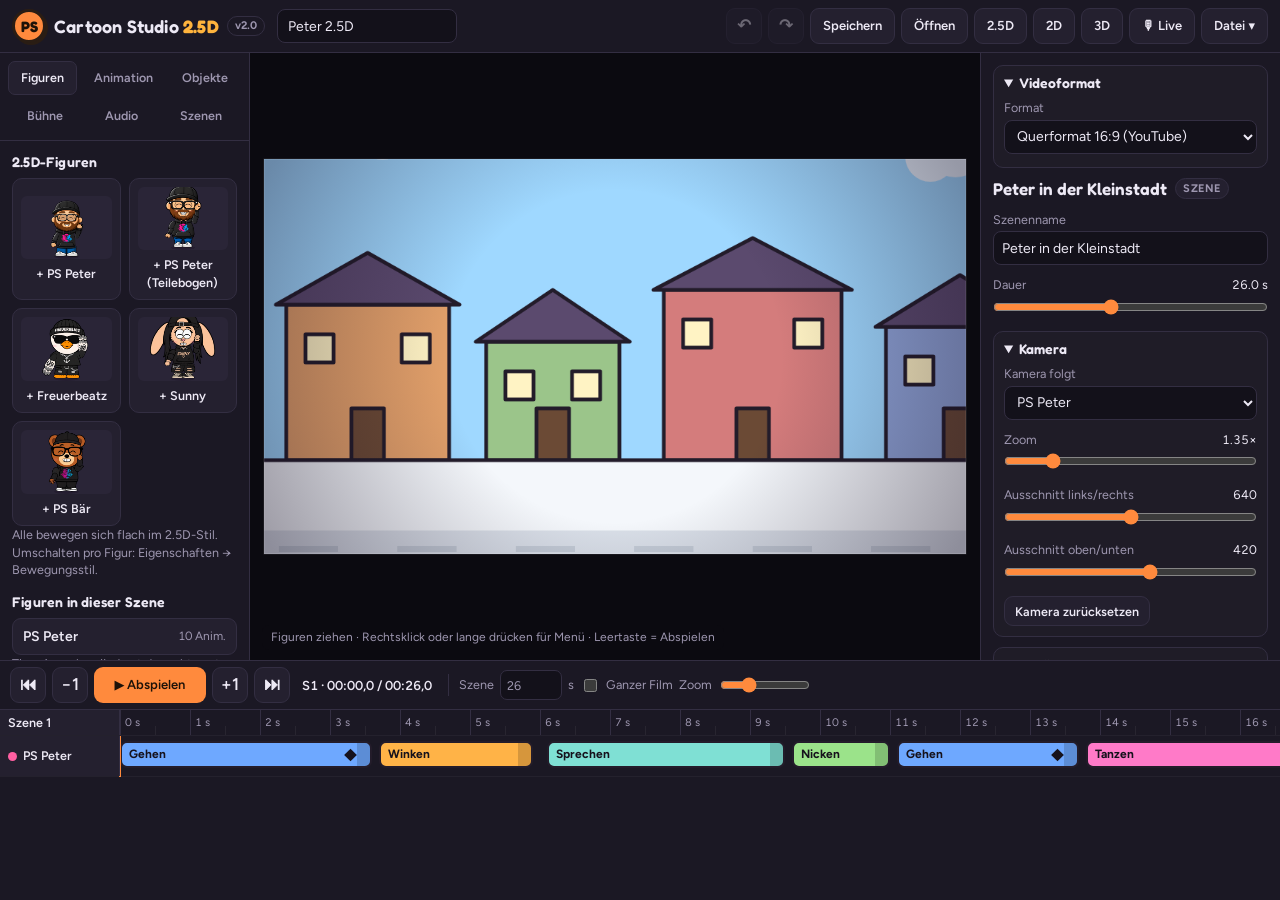
==== 25d/index.html @ cf26126f "PS Peter im Zeichentrick-Stil aus dem Originalbild Co-Authored-By: Claude Opus 5.5 <noreply@anthropi" ====
<!doctype html>
<html lang="de">
<head>
<meta charset="utf-8">
<meta name="viewport" content="width=device-width,initial-scale=1,viewport-fit=cover">
<title>PS Cartoon Studio 2.5D</title>
<link rel="preconnect" href="https://fonts.googleapis.com">
<link rel="preconnect" href="https://fonts.gstatic.com" crossorigin>
<link href="https://fonts.googleapis.com/css2?family=Fredoka:wght@500;600;700&family=Figtree:wght@400;500;600;700&display=swap" rel="stylesheet">
<style>
/* Layout: Studio-Raster – Kopfzeile, Bibliothek | Bühne | Eigenschaften, Zeitleiste unten. Ein dunkler Studio-Look. */
:root{
  --ink:#13111a; --panel:#1b1824; --panel2:#24202f; --line:#332e42; --text:#ede9f5; --mute:#9e97b0;
  --accent:#ff8a3d; --accent2:#4fd1c5; --sel:#ffd166; --danger:#ff5d6c; --stagebg:#0b0a10;
  --display:'Fredoka','Trebuchet MS',system-ui,sans-serif;
  --body:'Figtree',system-ui,-apple-system,'Segoe UI',Roboto,sans-serif;
  --lw:120px;
  color-scheme:dark;
}
*{box-sizing:border-box}
[hidden]{display:none!important}
html,body{height:100%;margin:0}
body{background:var(--ink);color:var(--text);font:14px/1.4 var(--body);overflow:hidden;-webkit-tap-highlight-color:transparent}
button,input,select{font:inherit;color:inherit}
#app{display:grid;height:100%;grid-template-columns:250px minmax(0,1fr) 300px;grid-template-rows:auto minmax(0,1fr) 240px;
  grid-template-areas:"top top top" "left stage right" "tl tl tl";
  padding-left:env(safe-area-inset-left,0px);padding-right:env(safe-area-inset-right,0px);padding-bottom:env(safe-area-inset-bottom,0px)}
header{grid-area:top;display:flex;align-items:center;gap:8px;padding:8px 12px;padding-top:max(8px,env(safe-area-inset-top,0px));
  border-bottom:1px solid var(--line);background:var(--panel);overflow-x:auto;scrollbar-width:none}
header::-webkit-scrollbar{display:none}
.brand{display:flex;align-items:center;gap:8px;flex:none;margin-right:4px}
.logo{width:34px;height:34px;border-radius:50%;background:var(--accent);color:#1d1208;display:grid;place-items:center;font:700 15px var(--display);
  border:3px solid #2a1d14;box-shadow:2px 2px 0 #2a1d14}
.bname{font:600 18px var(--display);letter-spacing:.2px;white-space:nowrap}
.ver{font-size:11px;font-weight:700;color:var(--mute);border:1px solid var(--line);border-radius:20px;padding:1px 7px;white-space:nowrap}
#projName{width:180px;min-width:120px;height:34px;background:var(--ink);border:1px solid var(--line);border-radius:8px;padding:0 10px;flex:none}
.hgroup{display:flex;gap:6px;margin-left:auto;flex:none}
.btn{display:inline-flex;align-items:center;justify-content:center;gap:6px;height:36px;padding:0 12px;border-radius:9px;border:1px solid var(--line);
  background:var(--panel2);color:var(--text);font-weight:600;font-size:13px;cursor:pointer;white-space:nowrap;flex:none}
.btn:hover{border-color:#4d4660}
.btn:focus-visible,.tab:focus-visible,.libbtn:focus-visible{outline:2px solid var(--sel);outline-offset:1px}
.btn.primary{background:var(--accent);color:#1d1208;border-color:transparent}
.btn.danger{color:var(--danger)}
.btn.ico{width:36px;padding:0;font-size:17px}
.btn:disabled{opacity:.38;cursor:default}
.btn.small{height:30px;font-size:12.5px;padding:0 10px}
.mob{display:none!important}
.panel{background:var(--panel);display:flex;flex-direction:column;min-height:0;min-width:0}
#left{grid-area:left;border-right:1px solid var(--line)}
#right{grid-area:right;border-left:1px solid var(--line)}
.sheethead{align-items:center;justify-content:space-between;padding:10px 12px;border-bottom:1px solid var(--line);font:600 16px var(--display)}
.tabs{display:flex;flex-wrap:wrap;gap:4px;padding:8px;border-bottom:1px solid var(--line)}
.tab{flex:1 0 auto;padding:7px 8px;border-radius:7px;border:1px solid transparent;background:none;color:var(--mute);font-weight:600;font-size:12.5px;cursor:pointer}
.tab.on{background:var(--panel2);color:var(--text);border-color:var(--line)}
.pbody{overflow:auto;padding:12px;flex:1;min-height:0}
.pbody h4{margin:14px 0 8px;font:600 14px var(--display);color:var(--text);letter-spacing:.2px}
.pbody h4:first-child{margin-top:0}
.hint{color:var(--mute);font-size:12.5px;margin:0 0 10px}
.grid2{display:grid;grid-template-columns:1fr 1fr;gap:8px}
.libbtn{display:flex;flex-direction:column;align-items:center;justify-content:center;gap:6px;min-height:58px;padding:8px;border-radius:10px;
  border:1px solid var(--line);background:var(--panel2);cursor:pointer;font-weight:600;font-size:12.5px;text-align:center}
.libbtn:hover:not(:disabled){border-color:var(--accent)}
.libbtn:disabled{opacity:.4;cursor:default}
.libbtn canvas{width:100%;border-radius:6px;display:block}
.libbtn .sw{width:14px;height:14px;border-radius:4px;display:inline-block;border:2px solid #231c2a}
.libbtn.on{border-color:var(--accent);box-shadow:inset 0 0 0 1px var(--accent)}
.list{display:flex;flex-direction:column;gap:6px}
.item{display:flex;align-items:center;gap:8px;padding:8px 10px;border-radius:9px;border:1px solid var(--line);background:var(--panel2);cursor:pointer;min-width:0}
.item.on{border-color:var(--accent)}
.item .nm{flex:1;min-width:0;overflow:hidden;text-overflow:ellipsis;white-space:nowrap;font-weight:600}
.item .meta{color:var(--mute);font-size:12px;font-variant-numeric:tabular-nums}
.row{display:flex;gap:6px;flex-wrap:wrap;margin:8px 0}
#stageWrap{grid-area:stage;position:relative;background:var(--stagebg);min-width:0;min-height:0}
#stage{position:absolute;inset:0;width:100%;height:100%;display:block;touch-action:none}
#stageHint{position:absolute;left:12px;bottom:10px;font-size:12px;color:var(--mute);background:rgba(11,10,16,.75);padding:4px 9px;border-radius:7px;pointer-events:none}
#timeline{grid-area:tl;background:var(--panel);border-top:1px solid var(--line);display:flex;flex-direction:column;min-height:0;min-width:0}
#transport{display:flex;align-items:center;gap:6px;padding:6px 10px;border-bottom:1px solid var(--line);overflow-x:auto;scrollbar-width:none;flex:none}
#transport::-webkit-scrollbar{display:none}
#bPlay{min-width:112px}
#tcode{font:600 13px var(--body);font-variant-numeric:tabular-nums;color:var(--text);padding:0 6px;white-space:nowrap}
.tsep{width:1px;height:22px;background:var(--line);flex:none;margin:0 4px}
.tfield{display:flex;align-items:center;gap:6px;font-size:12.5px;color:var(--mute);white-space:nowrap;flex:none}
.tfield input[type=number]{width:62px;height:30px;background:var(--ink);border:1px solid var(--line);border-radius:7px;padding:0 6px}
.tfield input[type=range]{width:90px;accent-color:var(--accent)}
#tlScroll{flex:1;overflow:auto;position:relative;min-height:0}
#tlInner{position:relative;min-width:100%}
.trow{display:flex;height:38px;border-bottom:1px solid rgba(255,255,255,.04)}
.trow.ruler{height:26px;position:sticky;top:0;z-index:5;background:var(--panel)}
.tlabel{position:sticky;left:0;z-index:4;width:var(--lw);flex:none;background:var(--panel2);border-right:1px solid var(--line);display:flex;align-items:center;gap:6px;
  padding:0 8px;font-size:12.5px;font-weight:600;white-space:nowrap;overflow:hidden;text-overflow:ellipsis;cursor:pointer}
.tlabel.on{color:var(--sel)}
.tlabel .dot{width:9px;height:9px;border-radius:50%;flex:none}
.lane{position:relative;flex:none;cursor:pointer}
.ruler .lane{cursor:ew-resize}
.tick{position:absolute;top:0;bottom:0;border-left:1px solid var(--line);font-size:11px;color:var(--mute);padding:5px 0 0 4px;font-variant-numeric:tabular-nums;pointer-events:none}
.tick.minor{top:16px;border-color:rgba(255,255,255,.06)}
.clip{position:absolute;top:5px;bottom:5px;border-radius:7px;border:2px solid #231c2a;color:#16121c;font-size:12px;font-weight:700;display:flex;align-items:center;
  padding:0 16px 0 7px;white-space:nowrap;overflow:hidden;cursor:grab;touch-action:none;user-select:none;-webkit-user-select:none}
.clip.sel{box-shadow:0 0 0 2px var(--sel)}
.clip .rz{position:absolute;right:0;top:0;bottom:0;width:13px;cursor:ew-resize;background:rgba(0,0,0,.16)}
.clip .kf{position:absolute;right:15px;top:50%;width:9px;height:9px;background:#16121c;transform:translateY(-50%) rotate(45deg)}
.clip.audio{background:#2a5d63;color:var(--text);padding-left:6px}
.clip.audio canvas{position:absolute;left:0;top:0;width:100%;height:100%;pointer-events:none;opacity:.85}
.clip.audio span{position:relative;text-shadow:0 1px 2px #000}
#playhead{position:absolute;top:0;bottom:0;width:2px;margin-left:-1px;background:var(--accent);z-index:3;pointer-events:none}
#playhead::before{content:"";position:absolute;top:0;left:-6px;border:7px solid transparent;border-top:9px solid var(--accent)}
.endzone{position:absolute;top:0;bottom:0;right:0;z-index:2;pointer-events:none;background:repeating-linear-gradient(45deg,rgba(0,0,0,.28) 0 6px,rgba(0,0,0,.4) 6px 12px)}
.tlempty{padding:14px;color:var(--mute);font-size:13px}
.ctl{display:block;margin-bottom:11px}
.ctl-top{display:flex;justify-content:space-between;gap:8px;font-size:12.5px;color:var(--mute);margin-bottom:3px}
.ctl-top .val{color:var(--text);font-variant-numeric:tabular-nums}
.ctl input[type=range]{width:100%;accent-color:var(--accent);margin:2px 0}
.ctl select,.ctl input[type=text],.ctl input[type=number]{width:100%;height:34px;background:var(--ink);border:1px solid var(--line);border-radius:8px;padding:0 8px}
.ctl.inline{display:flex;align-items:center;justify-content:space-between;gap:10px}
.ctl.inline .ctl-top{margin:0}
.ctl input[type=color]{width:46px;height:30px;border:1px solid var(--line);border-radius:7px;background:var(--ink);padding:2px;cursor:pointer}
.ctl input[type=checkbox]{width:20px;height:20px;accent-color:var(--accent)}
details.grp{border:1px solid var(--line);border-radius:10px;padding:8px 10px 2px;margin-bottom:10px;background:rgba(255,255,255,.015)}
details.grp summary{font:600 14px var(--display);cursor:pointer;margin-bottom:8px;list-style-position:inside}
.ptitle{display:flex;align-items:center;gap:8px;margin-bottom:12px}
.ptitle b{font:600 17px var(--display)}
.chip{font-size:11px;font-weight:700;letter-spacing:.5px;text-transform:uppercase;padding:2px 7px;border-radius:20px;background:var(--panel2);border:1px solid var(--line);color:var(--mute)}
.menu{max-height:calc(100% - 16px);overflow-y:auto;position:fixed;z-index:60;background:var(--panel2);border:1px solid var(--line);border-radius:11px;padding:5px;min-width:200px;box-shadow:0 14px 40px rgba(0,0,0,.55)}
.menu button{display:block;width:100%;text-align:left;padding:9px 12px;background:none;border:0;border-radius:7px;font-weight:500;cursor:pointer}
.menu button:hover,.menu button:focus-visible{background:rgba(255,255,255,.07);outline:none}
.menu button.danger{color:var(--danger)}
.menu hr{border:0;border-top:1px solid var(--line);margin:4px 2px}
#modalWrap{position:fixed;inset:0;background:rgba(5,4,10,.62);display:grid;place-items:center;z-index:70;padding:16px}
.modal{background:var(--panel);border:1px solid var(--line);border-radius:14px;width:min(470px,100%);max-height:82vh;overflow:auto;padding:18px}
.modal h3{margin:0 0 10px;font:600 19px var(--display)}
.modal p{color:var(--mute);margin:0 0 12px}
#mBtns{display:flex;justify-content:flex-end;gap:8px;margin-top:14px;flex-wrap:wrap}
.bar{height:8px;background:var(--ink);border-radius:5px;overflow:hidden;margin-top:6px}
.bar i{display:block;height:100%;width:0;background:var(--accent)}
#toasts{position:fixed;left:50%;bottom:calc(20px + env(safe-area-inset-bottom,0px));transform:translateX(-50%);z-index:80;display:flex;flex-direction:column;gap:6px;align-items:center;pointer-events:none;width:max-content;max-width:calc(100% - 32px)}
.toast{background:#2c2739;border:1px solid var(--line);padding:9px 14px;border-radius:10px;box-shadow:0 8px 24px rgba(0,0,0,.45);font-weight:500;transition:opacity .3s}
@media (min-width:821px) and (max-width:1120px){#app{grid-template-columns:215px minmax(0,1fr) 255px}}
.mobonly{display:none!important}
/* Handy (hochkant) und Handy quer: Bühne füllt den Bildschirm, alles andere klappt auf */
@media (max-width:820px), (max-height:520px) and (orientation:landscape){
  :root{--lw:84px;--barH:60px}
  #app{grid-template-columns:minmax(0,1fr);grid-template-rows:minmax(0,1fr) auto auto auto;grid-template-areas:"stage" "tl" "scrub" "bar";padding-top:env(safe-area-inset-top,0px)}
  header{display:none}
  #timeline{display:none;height:40vh}
  #app.tl-open #timeline{display:flex}
  #app.tl-open #mobScrub{display:none!important}
  #transport .tfield.hideMob{display:none}
  #left,#right{position:fixed;left:0;right:0;bottom:calc(var(--barH) + env(safe-area-inset-bottom,0px));height:62vh;z-index:40;border:0;border-top:1px solid var(--line);border-radius:16px 16px 0 0;
    transform:translateY(110%);transition:transform .25s ease;box-shadow:0 -12px 40px rgba(0,0,0,.55)}
  #left.open,#right.open{transform:none}
  .mob{display:inline-flex!important}
  .sheethead.mob{display:flex!important}
  #stageHint{display:none}
  #mobScrub{display:flex!important;grid-area:scrub;align-items:center;gap:10px;padding:6px max(14px,env(safe-area-inset-right,0px)) 6px max(14px,env(safe-area-inset-left,0px));background:var(--panel);border-top:1px solid var(--line)}
  #mobScrub input{flex:1;min-width:0;accent-color:var(--accent);height:28px}
  #mTime{font-weight:600;font-size:12.5px;font-variant-numeric:tabular-nums;white-space:nowrap;color:var(--mute)}
  #mobBar{display:grid!important;grid-area:bar;grid-template-columns:repeat(6,minmax(0,1fr));height:var(--barH);background:var(--panel);border-top:1px solid var(--line);
    padding-left:env(safe-area-inset-left,0px);padding-right:env(safe-area-inset-right,0px)}
  .mbtn{display:flex;flex-direction:column;align-items:center;justify-content:center;gap:3px;background:none;border:0;color:var(--mute);font-size:11px;font-weight:600;cursor:pointer;min-width:0;padding:0 2px}
  .mbtn svg{width:23px;height:23px;flex:none}
  .mbtn .lbl{max-width:100%;overflow:hidden;text-overflow:ellipsis;white-space:nowrap}
  .mbtn.on{color:var(--accent)}
  .mbtn.has .lbl{color:var(--sel)}
  .mbtn:focus-visible{outline:2px solid var(--sel);outline-offset:-3px;border-radius:10px}
  .mbtn .pc{width:50px;height:50px;border-radius:50%;background:var(--accent);color:#1d1208;display:grid;place-items:center;font-size:19px;margin-top:-18px;border:4px solid var(--panel);box-shadow:0 4px 14px rgba(0,0,0,.4)}
  #app.immersive{grid-template-rows:minmax(0,1fr);grid-template-areas:"stage";padding-top:0}
  #app.immersive #timeline,#app.immersive #mobScrub,#app.immersive #mobBar,#app.immersive #left,#app.immersive #right{display:none!important}
  #app.immersive #immCtl{display:flex!important}
  #immCtl{position:fixed;z-index:30;right:calc(14px + env(safe-area-inset-right,0px));bottom:calc(14px + env(safe-area-inset-bottom,0px));gap:10px}
  #immCtl button{width:48px;height:48px;border-radius:50%;background:rgba(19,17,26,.62);border:1px solid rgba(255,255,255,.18);color:#fff;font-size:17px;cursor:pointer}
}
@media (max-height:520px) and (orientation:landscape){
  :root{--barH:50px}
  .mbtn{flex-direction:row;gap:6px;font-size:12px}
  .mbtn .pc{width:40px;height:40px;margin-top:0;border:0;font-size:16px}
  #timeline{height:44vh}
  #left,#right{top:calc(8px + env(safe-area-inset-top,0px));height:auto;width:min(380px,62vw);left:auto;right:0;border-top:0;border-left:1px solid var(--line);
    border-radius:16px 0 0 16px;transform:translateX(110%);padding-right:env(safe-area-inset-right,0px)}
  #left{left:0;right:auto;border-left:0;border-right:1px solid var(--line);border-radius:0 16px 16px 0;transform:translateX(-110%);padding-left:env(safe-area-inset-left,0px);padding-right:0}
  #left.open,#right.open{transform:none}
}
@media (prefers-reduced-motion:reduce){*{transition:none!important}}
</style>
</head>
<body>
<div id="app">
  <header>
    <div class="brand"><span class="logo">PS</span><span class="bname">Cartoon Studio <b style="color:#ffb43d">2.5D</b></span><span class="ver" id="appVer" title="Version des Studios"></span></div>
    <input id="projName" type="text" aria-label="Projektname" title="Projektname">
    <div class="hgroup">
      <button class="btn ico" id="bUndo" title="Rückgängig (Strg+Z)" aria-label="Rückgängig">↶</button>
      <button class="btn ico" id="bRedo" title="Wiederholen (Strg+Y)" aria-label="Wiederholen">↷</button>
      <button class="btn" id="bSave" title="Projekt im Browser speichern">Speichern</button>
      <button class="btn" id="bOpen" title="Gespeicherte Projekte öffnen">Öffnen</button>
      <a class="btn" href="25d/" title="Neues 2.5D-Studio" style="text-decoration:none">2.5D</a>
      <a class="btn" href="../" title="Klassisches 2D-Studio" style="text-decoration:none">2D</a>
      <a class="btn" href="../3d/" title="3D-Studio (Beta)" style="text-decoration:none">3D</a>
      <button class="btn" id="bLive" title="Live-Avatar mit Mikrofon">🎙 Live</button>
      <button class="btn" id="bExport" title="Export, Import, Video">Datei ▾</button>
      <button class="btn mob" id="bLib">Bibliothek</button>
      <button class="btn mob" id="bProps">Eigenschaften</button>
    </div>
  </header>

  <aside id="left" class="panel" aria-label="Bibliothek">
    <div class="sheethead mob"><span>Bibliothek</span><button class="btn ico" data-close="left" aria-label="Schließen">✕</button></div>
    <nav class="tabs" id="tabs"></nav>
    <div class="pbody" id="leftBody"></div>
  </aside>

  <main id="stageWrap">
    <canvas id="stage" aria-label="Animationsbühne"></canvas>
    <div id="stageHint">Figuren ziehen · Rechtsklick oder lange drücken für Menü · Leertaste = Abspielen</div>
  </main>

  <aside id="right" class="panel" aria-label="Eigenschaften">
    <div class="sheethead mob"><span>Eigenschaften</span><button class="btn ico" data-close="right" aria-label="Schließen">✕</button></div>
    <div class="pbody" id="props"></div>
  </aside>

  <section id="timeline" aria-label="Zeitleiste">
    <div id="transport">
      <button class="btn ico" id="tStart" title="Zum Anfang" aria-label="Zum Anfang">⏮</button>
      <button class="btn ico" id="tBack" title="1 Sekunde zurück" aria-label="1 Sekunde zurück">−1</button>
      <button class="btn primary" id="bPlay" title="Abspielen / Pause (Leertaste)">▶ Abspielen</button>
      <button class="btn ico" id="tFwd" title="1 Sekunde vor" aria-label="1 Sekunde vor">+1</button>
      <button class="btn ico" id="tEnd" title="Zum Ende" aria-label="Zum Ende">⏭</button>
      <span id="tcode">00:00,0</span>
      <span class="tsep"></span>
      <label class="tfield" title="Länge der aktuellen Szene in Sekunden">Szene <input type="number" id="tDur" min="1" max="3600" step="0.5"> s</label>
      <label class="tfield" title="Beim Abspielen alle Szenen nacheinander zeigen"><input type="checkbox" id="tFilm"> Ganzer Film</label>
      <label class="tfield hideMob" title="Zeitleiste vergrößern">Zoom <input type="range" id="tZoom" min="20" max="200" step="5"></label>
    </div>
    <div id="tlScroll"><div id="tlInner"></div></div>
  </section>
  <div id="mobScrub" class="mobonly"><span id="mTime">00:00,0</span><input type="range" id="mSeek" min="0" max="10" step="0.05" value="0" aria-label="Zeitpunkt"></div>
  <nav id="mobBar" class="mobonly" aria-label="Werkzeuge">
    <button class="mbtn" id="mbLib"><svg viewBox="0 0 24 24" fill="none" stroke="currentColor" stroke-width="2" stroke-linecap="round" stroke-linejoin="round" aria-hidden="true"><circle cx="12" cy="7" r="3.5"/><path d="M5 21v-2a7 7 0 0 1 14 0v2"/></svg><span class="lbl">Figuren</span></button>
    <button class="mbtn" id="mbProps"><svg viewBox="0 0 24 24" fill="none" stroke="currentColor" stroke-width="2" stroke-linecap="round" stroke-linejoin="round" aria-hidden="true"><path d="M4 6h10M18 6h2M4 12h4M12 12h8M4 18h12"/><circle cx="16" cy="6" r="2"/><circle cx="10" cy="12" r="2"/><circle cx="18" cy="18" r="2"/></svg><span class="lbl">Bearbeiten</span></button>
    <button class="mbtn" id="mbPlay" aria-label="Abspielen"><span class="pc">▶</span></button>
    <button class="mbtn" id="mbLive"><svg viewBox="0 0 24 24" fill="none" stroke="currentColor" stroke-width="2" stroke-linecap="round" stroke-linejoin="round" aria-hidden="true"><rect x="9" y="3" width="6" height="11" rx="3"/><path d="M5 11a7 7 0 0 0 14 0M12 18v3"/></svg><span class="lbl">Live</span></button>
    <button class="mbtn" id="mbTl"><svg viewBox="0 0 24 24" fill="none" stroke="currentColor" stroke-width="2" stroke-linecap="round" stroke-linejoin="round" aria-hidden="true"><rect x="3" y="5" width="18" height="14" rx="2"/><path d="M3 10h18M8 10v9M14 14h4"/></svg><span class="lbl">Zeitleiste</span></button>
    <button class="mbtn" id="mbMore"><svg viewBox="0 0 24 24" fill="none" stroke="currentColor" stroke-width="2" stroke-linecap="round" stroke-linejoin="round" aria-hidden="true"><circle cx="5" cy="12" r="1.3"/><circle cx="12" cy="12" r="1.3"/><circle cx="19" cy="12" r="1.3"/></svg><span class="lbl">Menü</span></button>
  </nav>
  <div id="immCtl" class="mobonly"><button id="immPlay" aria-label="Abspielen">▶</button><button id="immExit" aria-label="Vollbild beenden">✕</button></div>
</div>

<div id="menu" class="menu" hidden></div>
<div id="modalWrap" hidden><div class="modal" role="dialog" aria-modal="true"><h3 id="mTitle"></h3><div id="mBody"></div><div id="mBtns"></div></div></div>
<div id="toasts"></div>
<input type="file" id="fAudio" accept="audio/*,.mp3,.wav" hidden>
<input type="file" id="fImage" accept="image/*" hidden>
<input type="file" id="fJson" accept=".json,application/json" hidden>

<script>
'use strict';
const APP_VERSION = '2.0';
const STUDIO25 = true; // 2.5D-Ausgabe: nur flache Figuren, eigener Speicher
var LIVE = null; // Live-Avatar-Zustand (siehe unten)
/* =====================================================================
   PS Cartoon Studio 1.0
   Aufbau:
   1. Grundlagen & Hilfsfunktionen
   2. Rig, Posen & Animationen (Keyframes + Catmull-Rom-Interpolation)
   3. Zeichnen: Figuren, Gegenstände, Hintergründe
   4. Projektmodell, Beispielprojekt, Rückgängig
   5. Audio (Import, Analyse, Wiedergabe, Mundbewegung)
   6. Bühne (Rendering, Ziehen, Kontextmenü)
   7. Zeitleiste
   8. Panels (Bibliothek, Eigenschaften)
   9. Speichern (IndexedDB), Export (JSON, PNG, Video)
   ===================================================================== */

// ---------- 1. Grundlagen ----------
const W = 1280, H = 720, TAU = Math.PI * 2, DEG = Math.PI / 180, OUT = '#231c2a', ENV_RATE = 60;
const $ = s => document.querySelector(s);
const uid = () => Math.random().toString(36).slice(2, 9);
const clamp = (v, a, b) => Math.max(a, Math.min(b, v));
const lerp = (a, b, u) => a + (b - a) * u;
const smooth = u => u * u * (3 - 2 * u);
const deep = o => JSON.parse(JSON.stringify(o));
const snap = v => Math.round(v * 20) / 20;
const MOBILE_MQ = window.matchMedia('(max-width:820px), (max-height:520px) and (orientation:landscape)');
const isMobile = () => MOBILE_MQ.matches;
function el(tag, cls, text) { const e = document.createElement(tag); if (cls) e.className = cls; if (text != null) e.textContent = text; return e; }
function hashId(id) { let h = 0; for (const ch of String(id)) h = (h * 31 + ch.charCodeAt(0)) % 9973; return h; }
function shade(hex, a) {
  const n = parseInt((hex || '#888888').slice(1), 16); const r = n >> 16, g = n >> 8 & 255, b = n & 255;
  const f = v => clamp(Math.round(a < 0 ? v * (1 + a) : v + (255 - v) * a), 0, 255).toString(16).padStart(2, '0');
  return '#' + f(r) + f(g) + f(b);
}
function rng(seed) { return () => { seed |= 0; seed = seed + 0x6D2B79F5 | 0; let t = Math.imul(seed ^ seed >>> 15, 1 | seed); t = t + Math.imul(t ^ t >>> 7, 61 | t) ^ t; return ((t ^ t >>> 14) >>> 0) / 4294967296; }; }
function fmtT(t) { t = Math.max(0, t); const m = Math.floor(t / 60); const s = (t - m * 60).toFixed(1); return String(m).padStart(2, '0') + ':' + s.padStart(4, '0').replace('.', ','); }
function rr(c, x, y, w, h, r) { r = Math.min(r, Math.abs(w) / 2, Math.abs(h) / 2); c.beginPath(); c.moveTo(x + r, y); c.arcTo(x + w, y, x + w, y + h, r); c.arcTo(x + w, y + h, x, y + h, r); c.arcTo(x, y + h, x, y, r); c.arcTo(x, y, x + w, y, r); c.closePath(); }
function fs(c, fill) { c.fillStyle = fill; c.fill(); c.stroke(); }
function limb(c, len, w1, w2, fill) {
  c.beginPath(); c.moveTo(-w1 / 2, 0); c.lineTo(-w2 / 2, len); c.arc(0, len, w2 / 2, Math.PI, 0, true);
  c.lineTo(w1 / 2, 0); c.arc(0, 0, w1 / 2, 0, Math.PI, true); c.closePath(); fs(c, fill);
}

// ---------- 2. Rig, Posen & Animationen ----------
// Winkel in Grad. Arme/Beine: 0 = hängt gerade nach unten, positiv = nach vorne (Blickrichtung).
// Ellbogen: positiv = Unterarm knickt nach vorne. Knie: positiv = Unterschenkel knickt nach hinten.
// Fuß: absoluter Winkel, positiv = Zehen hoch. Kopf/Oberkörper: positiv = nach vorne geneigt.
const NEUTRAL = { torso: 0, head: 0, look: 0, armF: 6, elbowF: 12, handF: 0, armB: -6, elbowB: 12, handB: 0,
  legF: 4, kneeF: 2, footF: 0, legB: -4, kneeB: 2, footB: 0, hipDrop: 0, bob: 0, jump: 0, shiftX: 0,
  mouth: 0, mw: 1, gaze: 0.6, smile: 0.3, brow: 0, sad: 0, eyes: 1, tears: 0, pointF: 0, blush: 0 };

// Keyframe-Abtastung mit Catmull-Rom (flüssige Bewegung ohne Ruckeln an den Schlüsselbildern)
function sampleKeys(keys, t, loop) {
  const n = keys.length; if (n === 1) return keys[0][1];
  if (loop) t = ((t % 1) + 1) % 1;
  else { if (t <= keys[0][0]) return keys[0][1]; if (t >= keys[n - 1][0]) return keys[n - 1][1]; }
  let i = 0; while (i < n - 2 && t > keys[i + 1][0]) i++;
  const k1 = keys[i], k2 = keys[i + 1], span = k2[0] - k1[0];
  const u = span > 0 ? clamp((t - k1[0]) / span, 0, 1) : 0;
  let p0, p3;
  if (loop) { p0 = i > 0 ? keys[i - 1][1] : keys[n - 2][1]; p3 = i + 2 < n ? keys[i + 2][1] : keys[1][1]; }
  else { p0 = i > 0 ? keys[i - 1][1] : k1[1]; p3 = i + 2 < n ? keys[i + 2][1] : k2[1]; }
  const p1 = k1[1], p2 = k2[1], u2 = u * u, u3 = u2 * u;
  return 0.5 * (2 * p1 + (-p0 + p2) * u + (2 * p0 - 5 * p1 + 4 * p2 - p3) * u2 + (-p0 + 3 * p1 - 3 * p2 + p3) * u3);
}
const C = v => [[0, v], [1, v]]; // konstanter Wert (für Schleifen)
const DANCES = new Set(['tanzen', 'disco', 'huepfen', 'jubeln', 'klatschen']);

const ANIMS = {
  gehen:   { label: 'Gehen', color: '#6ea8ff', dur: 3, move: true, stride: 200, run: false },
  laufen:  { label: 'Laufen', color: '#4f86ff', dur: 1.6, move: true, stride: 330, run: true },
  winken:  { label: 'Winken', color: '#ffb347', dur: 2, loop: true, len: 0.55, keys: {
    armF: C(165), elbowF: [[0, 12], [0.5, 58], [1, 12]], handF: [[0, -10], [0.5, 18], [1, -10]], head: C(-6), smile: C(0.9), brow: C(0.4) } },
  zeigen:  { label: 'Zeigen', color: '#ffd166', dur: 1.6, keys: {
    armF: [[0, 88]], elbowF: [[0, 3]], handF: [[0, 0]], pointF: [[0, 1]], torso: [[0, 4]], head: [[0, -4]], brow: [[0, 0.3]] } },
  nicken:  { label: 'Nicken', color: '#9be38a', dur: 1.8, loop: true, len: 0.9, keys: {
    head: [[0, -2], [0.45, 17], [1, -2]], smile: C(0.55), brow: C(0.15) } },
  schuetteln: { label: 'Kopfschütteln', color: '#f7a072', dur: 1.6, loop: true, len: 0.75, keys: {
    look: [[0, 0], [0.25, -1], [0.5, 0], [0.75, 1], [1, 0]], head: C(4), smile: C(-0.4), brow: C(-0.4) } },
  sprechen: { label: 'Sprechen', color: '#7fe0d4', dur: 3, loop: true, len: 1.6, keys: {
    mouth: [[0, 0], [0.08, 0.7], [0.16, 0.15], [0.26, 0.8], [0.36, 0.3], [0.46, 0.75], [0.56, 0.05], [0.66, 0.6], [0.76, 0.2], [0.88, 0.7], [1, 0]],
    armF: [[0, 10], [0.3, 45], [0.6, 25], [1, 10]], elbowF: [[0, 15], [0.3, 62], [0.6, 40], [1, 15]],
    head: [[0, 0], [0.3, -4], [0.7, 3], [1, 0]], brow: [[0, 0], [0.3, 0.4], [0.6, 0], [1, 0]] } },
  lachen:  { label: 'Lachen', color: '#ffe07a', dur: 2, loop: true, len: 0.36, keys: {
    torso: [[0, -2], [0.5, -7], [1, -2]], head: [[0, -10], [0.5, -16], [1, -10]], mouth: [[0, 0.75], [0.5, 0.95], [1, 0.75]],
    smile: C(1), eyes: C(0.3), blush: C(1), bob: [[0, 0], [0.5, -3], [1, 0]], armF: C(25), elbowF: C(95), armB: C(20), elbowB: C(90) } },
  weinen:  { label: 'Weinen', color: '#9ec5ff', dur: 3, loop: true, len: 0.6, keys: {
    smile: C(-1), sad: C(1), tears: C(1), head: [[0, 14], [0.5, 18], [1, 14]], torso: [[0, 6], [0.5, 9], [1, 6]],
    mouth: [[0, 0.22], [0.5, 0.42], [1, 0.22]], eyes: C(0.5), armF: C(62), elbowF: C(118) } },
  erschrecken: { label: 'Erschrecken', color: '#ff8f8f', dur: 1.4, fadeIn: 0.05, fadeOut: 0.4, keys: {
    jump: [[0, 0], [0.12, 38], [0.32, 0], [1, 0]], armF: [[0, 6], [0.12, 150], [1.2, 140]], elbowF: [[0, 12], [0.12, 35]],
    armB: [[0, -6], [0.12, 135]], elbowB: [[0, 12], [0.12, 35]], torso: [[0, 0], [0.12, -12], [1, -8]], head: [[0, 0], [0.12, -10]],
    eyes: [[0, 1], [0.1, 1.35]], brow: [[0, 0], [0.1, 1]], mouth: [[0, 0], [0.1, 0.85], [1, 0.6]], smile: [[0, 0.3], [0.1, -0.6]],
    legF: [[0, 4], [0.12, 18]], legB: [[0, -4], [0.12, -18]] } },
  sitzen:  { label: 'Sitzen + Aufstehen', color: '#c9a7ff', dur: 4, fadeIn: 0.7, fadeOut: 0.7, keys: {
    legF: [[0, 88]], kneeF: [[0, 88]], footF: [[0, 0]], legB: [[0, 84]], kneeB: [[0, 84]], footB: [[0, 0]], hipDrop: [[0, 0.98]],
    torso: [[0, -6]], armF: [[0, 35]], elbowF: [[0, 45]], armB: [[0, 30]], elbowB: [[0, 45]] } },
  tanzen:  { label: 'Tanzen', color: '#ff7ac8', dur: 4, loop: true, len: 0.8, keys: {
    bob: [[0, 5], [0.25, -3], [0.5, 5], [0.75, -3], [1, 5]], kneeF: [[0, 18], [0.25, 4], [0.5, 18], [0.75, 4], [1, 18]], kneeB: [[0, 18], [0.25, 4], [0.5, 18], [0.75, 4], [1, 18]],
    legF: [[0, 14], [0.5, 2], [1, 14]], legB: [[0, -2], [0.5, -12], [1, -2]], footF: [[0, 6], [0.5, 0], [1, 6]],
    armF: [[0, 30], [0.5, 112], [1, 30]], elbowF: [[0, 75], [0.5, 55], [1, 75]], armB: [[0, -112], [0.5, 25], [1, -112]], elbowB: [[0, -48], [0.5, 70], [1, -48]],
    torso: [[0, -5], [0.5, 6], [1, -5]], head: [[0, -6], [0.25, 7], [0.5, -6], [0.75, 7], [1, -6]], look: [[0, -0.25], [0.5, 0.3], [1, -0.25]], shiftX: [[0, -7], [0.5, 7], [1, -7]], smile: C(0.95), brow: C(0.3) } },
  disco:   { label: 'Disco', color: '#c86bff', dur: 4, loop: true, len: 0.8, keys: {
    armF: [[0, 150], [0.5, 22], [1, 150]], elbowF: C(4), pointF: C(1), armB: C(-25), elbowB: C(105), torso: [[0, -6], [0.5, 8], [1, -6]], shiftX: [[0, -9], [0.5, 9], [1, -9]],
    legF: [[0, 22], [0.5, 4], [1, 22]], kneeF: [[0, 26], [0.5, 8], [1, 26]], kneeB: [[0, 8], [0.5, 24], [1, 8]], bob: [[0, 3], [0.25, -2], [0.5, 3], [0.75, -2], [1, 3]],
    head: [[0, -10], [0.5, 8], [1, -10]], look: [[0, 0.2], [0.5, -0.3], [1, 0.2]], smile: C(0.9), brow: C(0.45) } },
  huepfen: { label: 'Hüpfen', color: '#ff9a5f', dur: 3, loop: true, len: 0.4, keys: {
    jump: [[0, 0], [0.3, 17], [0.6, 0], [1, 0]], kneeF: [[0, 24], [0.3, 6], [0.6, 26], [1, 24]], kneeB: [[0, 24], [0.3, 6], [0.6, 26], [1, 24]], legF: C(14), legB: C(-6),
    armF: [[0, 20], [0.3, 70], [0.6, 20], [1, 20]], elbowF: C(75), armB: [[0, -10], [0.3, 55], [0.6, -10], [1, -10]], elbowB: C(75),
    head: [[0, 4], [0.3, -7], [1, 4]], smile: C(1), mouth: [[0, 0.3], [0.3, 0.65], [1, 0.3]], eyes: C(0.85) } },
  jubeln:  { label: 'Jubeln', color: '#ff5fa2', dur: 3, loop: true, len: 0.8, keys: {
    armF: [[0, 112], [0.5, 100], [1, 112]], elbowF: [[0, 55], [0.5, 72], [1, 55]], armB: [[0, -115], [0.5, -102], [1, -115]], elbowB: [[0, -45], [0.5, -62], [1, -45]],
    jump: [[0, 0], [0.18, 24], [0.42, 0], [1, 0]], kneeF: [[0, 25], [0.2, 10], [0.45, 30], [0.6, 6], [1, 25]], kneeB: [[0, 25], [0.2, 10], [0.45, 30], [0.6, 6], [1, 25]], legF: C(14), legB: C(-6),
    head: C(-12), mouth: [[0, 0.6], [0.25, 0.9], [1, 0.6]], smile: C(1), eyes: C(0.3), blush: C(1), brow: C(0.7) } },
  klatschen: { label: 'Klatschen', color: '#ffa0d6', dur: 3, loop: true, len: 0.4, keys: {
    armF: C(62), armB: C(70), elbowF: [[0, 78], [0.5, 40], [1, 78]], elbowB: [[0, 68], [0.5, 38], [1, 68]],
    bob: [[0, 3], [0.5, -1], [1, 3]], kneeF: [[0, 10], [0.5, 3], [1, 10]], kneeB: [[0, 10], [0.5, 3], [1, 10]], head: [[0, 3], [0.5, -3], [1, 3]], smile: C(0.9), brow: C(0.3) } },
  pose:    { label: 'Eigene Pose', color: '#e6e0f0', dur: 2 }
};
const ANIM_ORDER = ['tanzen', 'disco', 'huepfen', 'jubeln', 'klatschen', 'gehen', 'laufen', 'winken', 'zeigen', 'nicken', 'schuetteln', 'sprechen', 'lachen', 'weinen', 'erschrecken', 'sitzen', 'pose'];
const POSE_SLIDERS = [['torso', 'Oberkörper', -30, 40, 1], ['head', 'Kopf', -30, 30, 1], ['armF', 'Arm vorne', -60, 180, 1], ['elbowF', 'Ellbogen vorne', 0, 150, 1],
  ['armB', 'Arm hinten', -60, 180, 1], ['elbowB', 'Ellbogen hinten', 0, 150, 1], ['legF', 'Bein vorne', -40, 100, 1], ['kneeF', 'Knie vorne', 0, 120, 1],
  ['legB', 'Bein hinten', -40, 100, 1], ['kneeB', 'Knie hinten', 0, 120, 1], ['hipDrop', 'Hocke / Sitzen', 0, 1, 0.01],
  ['mouth', 'Mund offen', 0, 1, 0.01], ['smile', 'Lächeln', -1, 1, 0.01], ['brow', 'Augenbrauen', -1, 1, 0.01], ['eyes', 'Augen offen', 0, 1.3, 0.01]];

// Geh-Zyklus für ein Bein (Phase 0..1): Aufsetzen → Standbein → Abdrücken → Durchschwingen
const WALK = { leg: [[0, 25], [0.25, 8], [0.5, -20], [0.75, 4], [1, 25]], knee: [[0, 4], [0.25, 14], [0.5, 8], [0.62, 42], [0.75, 46], [0.88, 18], [1, 4]],
  foot: [[0, 12], [0.25, 0], [0.5, -18], [0.75, -4], [1, 12]], bob: [[0, 3], [0.25, -2], [0.5, 3], [0.75, -2], [1, 3]] };
function walkPose(phase, run) {
  const a = run ? 1.45 : 1, kn = run ? 1.9 : 1;
  const L = ph => ({ leg: sampleKeys(WALK.leg, ph, true) * a, knee: sampleKeys(WALK.knee, ph, true) * kn, foot: sampleKeys(WALK.foot, ph, true) });
  const f = L(phase), b = L(phase + 0.5);
  return { legF: f.leg, kneeF: f.knee, footF: f.foot, legB: b.leg, kneeB: b.knee, footB: b.foot,
    armF: b.leg * 0.9, armB: f.leg * 0.9,
    elbowF: run ? 85 : 16 + Math.max(0, b.leg) * 0.5, elbowB: run ? 85 : 16 + Math.max(0, f.leg) * 0.5,
    bob: sampleKeys(WALK.bob, phase, true) * (run ? 2 : 1), torso: run ? 12 : 3, head: run ? -6 : -2 };
}
function fadeW(c, t, fi, fo) { const a = (t - c.start) / Math.max(0.001, fi), b = (c.start + c.dur - t) / Math.max(0.001, fo); return smooth(clamp(Math.min(a, b, 1), 0, 1)); }
function blend(p, tgt, w) { for (const k in tgt) if (p[k] !== undefined) p[k] = lerp(p[k], tgt[k], w); }

function rig(a) {
  if (a.kind === 'cutout') return cutoutRig(a);
  const L = a.look, lg = L.legs || 1, bd = L.build || 1, hs = L.headSize || 1;
  return a.kind === 'bear'
    ? { thigh: 38 * lg, shin: 34 * lg, footH: 12, footL: 28, torso: 74, uArm: 38, fArm: 34, armW: 25 * bd, legW: 29 * bd, wB: 72 * bd, headR: 56 * hs, handR: 12.5 }
    : { thigh: 46 * lg, shin: 44 * lg, footH: 10, footL: 26, torso: 74, uArm: 39, fArm: 36, armW: 17 * bd, legW: 20 * bd, wB: 52 * bd, headR: 50 * hs, handR: 10 };
}

// Zustand einer Figur zu Zeitpunkt t: Position, Blickrichtung und Pose
function evalActor(sc, a, t) {
  const h = hashId(a.id), p = Object.assign({}, NEUTRAL), R = rig(a);
  const br = Math.sin(t * 2.1 + h); // Atmen
  p.torso += br * 0.7; p.armF += br * 1.6; p.armB -= br * 1.3; p.head -= br * 0.6;
  let x = a.x, y = a.y, facing = a.flip ? -1 : 1, ctrl = null, busy = 0;
  const mu = a.look && a.look.react === false ? null : musicAt(sc, t);
  const clips = a.clips.slice().sort((m, n) => m.start - n.start);
  for (const c of clips) {
    const A = ANIMS[c.type]; if (!A || !A.move) continue;
    if (t < c.start) break;
    const fx = x, fy = y, tx = c.toX ?? x, ty = c.toY ?? y, dx = tx - fx; ctrl = c;
    if (Math.abs(dx) > 1) facing = dx < 0 ? -1 : 1;
    if (t >= c.start + c.dur) { x = tx; y = ty; }
    else {
      const u0 = (t - c.start) / c.dur, u = u0 + (smooth(u0) - u0) * 0.4; x = fx + dx * u; y = fy + (ty - fy) * u;
      const dist = Math.hypot(dx, ty - fy) * u;
      const stride = A.stride * a.scale * (a.look.height || 1) * ((R.thigh + R.shin) / 102);
      const ww = fadeW(c, t, 0.2, 0.2); busy = Math.max(busy, ww); blend(p, walkPose(dist / stride, A.run), ww);
    }
  }
  for (const c of clips) {
    const A = ANIMS[c.type]; if (!A || A.move) continue;
    if (t < c.start || t > c.start + c.dur) continue;
    const w = fadeW(c, t, A.fadeIn ?? 0.25, A.fadeOut ?? 0.25); if (w <= 0) continue;
    let lt = (t - c.start) * (c.speed || 1); const tgt = {}, dance = DANCES.has(c.type) && A.loop;
    if (mu && dance && c.sync !== false) lt = Math.max(0, mu.beat) * 0.4;   // im Takt: Tanzschleife sitzt auf den Beats
    if (dance) busy = Math.max(busy, w);
    if (c.type === 'pose') Object.assign(tgt, c.pose || {});
    else for (const k in A.keys) tgt[k] = A.loop ? sampleKeys(A.keys[k], lt / A.len, true) : sampleKeys(A.keys[k], lt, false);
    const inten = (c.intensity ?? 1) * (mu && dance ? 0.6 + 0.6 * clamp(mu.e, 0, 1) : 1);
    if (inten !== 1) for (const k in tgt) { const n = NEUTRAL[k]; if (n !== undefined) tgt[k] = n + (tgt[k] - n) * inten; }
    blend(p, tgt, w);
  }
  // Mitwippen: Figuren ohne Tanz/Gehen grooven zur Musik (Beat, Lautstärke, Bass)
  if (mu) {
    const g = smooth(clamp((mu.e - 0.12) / 0.55, 0, 1)) * (1 - busy) * (a.look.groove ?? 1), pulse = Math.exp(-mu.ph * 5), side = (Math.floor(mu.beat) & 1) ? 1 : -1;
    if (g > 0.01) { p.bob += g * (9 * pulse + mu.kick * 5); p.head += g * (8 * pulse - 2.5); p.torso += g * side * 3.5 * Math.sin(mu.ph * Math.PI);
      p.armF += g * 7 * pulse; p.armB -= g * 7 * pulse; p.elbowF += g * 10 * pulse; p.elbowB += g * 10 * pulse; if (p.shiftX !== undefined) p.shiftX += g * side * 3 * Math.sin(mu.ph * Math.PI); }
  }
  // Lippensynchronisation aus zugeordneten Audiospuren (lautstärkeabhängig)
  for (const au of sc.audio) {
    if (au.actor !== a.id) continue; const info = audioCache[au.asset]; if (!info) continue;
    const lt = t - au.start; if (lt < 0 || lt > info.duration) continue;
    const amp = info.env[Math.floor(lt * ENV_RATE)] || 0;
    const m = clamp((amp - 0.1) * 1.35 * (au.sens ?? 1), 0, 1);
    p.mouth = Math.max(p.mouth, m); p.head += m * 3; p.brow += m * 0.25;
  }
  if (LIVE && LIVE.active === a.id && LIVE.level > 0.03) { const m = LIVE.level; p.mouth = Math.max(p.mouth, m); p.head += m * 4; p.brow += m * 0.3; }
  if (p.mouth > 0.08) p.mw = 0.72 + 0.55 * (0.5 + 0.5 * Math.sin(t * 9.7 + h) * Math.sin(t * 4.3 + h * 0.5));
  // Drehung gezeichneter Figuren ins Halbprofil (beim Gehen und beim Reden)
  let turn = 0, speak = false;
  if (a.kind === 'cutout' && CUTOUTS[a.char] && CUTOUTS[a.char].q) {
    const view = a.view || 'auto';
    if (view === 'schraeg') turn = 1;
    else if (view === 'auto' && !['flach', 'weich'].includes(a.look.motion || 'weich')) {
      for (const c of clips) { const A = ANIMS[c.type]; if (A && A.move && t >= c.start && t <= c.start + c.dur) turn = Math.max(turn, fadeW(c, t, 0.18, 0.18)); }
      const dancing = clips.some(c => DANCES.has(c.type) && t >= c.start && t <= c.start + c.dur);
      if (!dancing && turn < 1) {
        for (const c of clips) if (c.type === 'sprechen' && t >= c.start && t <= c.start + c.dur) { const w = fadeW(c, t, 0.18, 0.18); if (w > turn) { turn = w; speak = true; } }
        for (const au of sc.audio) { const inf = audioCache[au.asset]; if (au.actor !== a.id || !inf) continue; const lt = t - au.start; if (lt >= 0 && lt <= inf.duration) { const w = smooth(clamp(Math.min(lt, inf.duration - lt) / 0.18, 0, 1)); if (w > turn) { turn = w; speak = true; } } }
      }
    }
  }
  if (a._live) { const Lv = a._live; x = Lv.x; facing = Lv.facing; if (Lv.walkW > 0.01) blend(p, walkPose(Lv.phase, false), Lv.walkW); }
  // Blinzeln
  const ph = (t + 0.5 + (h % 10) * 0.3) % 3.9;
  if (ph > 3.74) p.eyes *= Math.abs(ph - 3.82) / 0.08;
  return { x, y, facing, pose: p, ctrl, t, turn, speak };
}

// ---------- 3. Zeichnen ----------
// Zeichentrick-Stil: durchgehende „Gummischlauch“-Gliedmaßen, große Köpfe, Cel-Shading, kräftige Konturen.
let collecting = false, JOINTS = [];
function jp(c, P) { if (collecting) { const m = c.getTransform(); JOINTS.push([m.a * P[0] + m.c * P[1] + m.e, m.b * P[0] + m.d * P[1] + m.f]); } }
const dirv = a => [-Math.sin(a), Math.cos(a)];
const along = (A, B, k) => [A[0] + (B[0] - A[0]) * k, A[1] + (B[1] - A[1]) * k];
function hosePath(c, pts, r) {
  c.beginPath(); c.moveTo(pts[0][0], pts[0][1]);
  if (pts.length === 3) {
    const [P0, P1, P2] = pts, ux = P0[0] - P1[0], uy = P0[1] - P1[1], vx = P2[0] - P1[0], vy = P2[1] - P1[1];
    const l1 = Math.hypot(ux, uy), l2 = Math.hypot(vx, vy);
    if (l1 > 0.5 && l2 > 0.5) {
      const th = Math.acos(clamp((ux * vx + uy * vy) / (l1 * l2), -1, 1));
      if (th < Math.PI - 0.03 && th > 0.03) c.arcTo(P1[0], P1[1], P2[0], P2[1], Math.min(r, 0.45 * Math.min(l1, l2) * Math.tan(th / 2)));
      else c.lineTo(P1[0], P1[1]);
    }
  }
  const E = pts[pts.length - 1]; c.lineTo(E[0], E[1]);
}
function hose(c, pts, w, col, r) {
  c.save(); c.lineCap = 'round'; c.lineJoin = 'round';
  hosePath(c, pts, r || 0); c.strokeStyle = OUT; c.lineWidth = w + 6.5; c.stroke();
  hosePath(c, pts, r || 0); c.strokeStyle = col; c.lineWidth = w; c.stroke();
  c.restore();
}
function celShade(c, pathFn, col, x, y, rx, ry) { c.save(); pathFn(); c.clip(); c.fillStyle = col; c.beginPath(); c.ellipse(x, y, rx, ry, 0, 0, TAU); c.fill(); c.restore(); }
function armFK(S, t, arm, elbow, hand, R) {
  const a1 = t - arm * DEG, d1 = dirv(a1), E = [S[0] + d1[0] * R.uArm, S[1] + d1[1] * R.uArm];
  const a2 = a1 - elbow * DEG, d2 = dirv(a2), Wr = [E[0] + d2[0] * R.fArm, E[1] + d2[1] * R.fArm];
  return { S, E, W: Wr, a3: a2 - hand * DEG };
}
function legFK(Hp, leg, knee, R) {
  const a1 = -leg * DEG, d1 = dirv(a1), K = [Hp[0] + d1[0] * R.thigh, Hp[1] + d1[1] * R.thigh];
  const a2 = a1 + knee * DEG, d2 = dirv(a2), A = [K[0] + d2[0] * R.shin, K[1] + d2[1] * R.shin];
  return { H: Hp, K, A };
}
function armColors(a, back) {
  const L = a.look, k = back ? -0.15 : 0, s = col => shade(col, k);
  if (a.kind === 'bear') {
    const fur = s(L.fur), paw = s(shade(L.fur, -0.2));
    if (L.shirt === 'tshirt') return { sleeve: s(L.shirtColor), lower: fur, hand: paw, paw: true, pad: s(L.belly) };
    if (L.shirt === 'hoodie') return { lower: s(L.shirtColor), cuff: s(shade(L.shirtColor, -0.2)), hand: paw, paw: true, pad: s(L.belly) };
    return { lower: fur, hand: paw, paw: true, pad: s(L.belly) };
  }
  const skin = s(L.skin);
  if (L.shirt === 'tshirt') return { sleeve: s(L.shirtColor), lower: skin, hand: skin };
  return { lower: s(L.shirtColor), cuff: s(shade(L.shirtColor, -0.2)), hand: skin };
}
function drawHand(c, R, col, point) {
  const r = R.handR; c.lineWidth = 3.2;
  if (col.paw) {
    c.beginPath(); c.arc(0, r * 0.75, r * 1.12, 0, TAU); fs(c, col.hand);
    c.fillStyle = col.pad; [[-r * 0.45, r * 1.25], [0, r * 1.45], [r * 0.45, r * 1.25]].forEach(([x, y]) => { c.beginPath(); c.arc(x, y, r * 0.22, 0, TAU); c.fill(); });
    return;
  }
  if (point > 0.5) { c.save(); c.translate(r * 0.15, r * 1.3); limb(c, r * 1.7, r * 0.66, r * 0.55, col.hand); c.restore(); }
  c.beginPath(); c.ellipse(0, r * 0.7, r * 0.98, r * 1.08, 0, 0, TAU); fs(c, col.hand);
  c.beginPath(); c.ellipse(r * 0.82, r * 0.28, r * 0.38, r * 0.6, -0.6, 0, TAU); fs(c, col.hand);
  if (point <= 0.5) { c.save(); c.lineWidth = 1.8; c.beginPath(); c.moveTo(-r * 0.4, r * 1.25); c.quadraticCurveTo(0, r * 1.5, r * 0.4, r * 1.25); c.stroke(); c.restore(); }
}
function drawArmC(c, R, fk, col, point) {
  hose(c, [fk.S, fk.E, fk.W], R.armW, col.lower, Math.min(R.uArm, R.fArm) * 0.75);
  if (col.sleeve) hose(c, [fk.S, along(fk.S, fk.E, 0.62)], R.armW + 6, col.sleeve, 0);
  else if (col.cuff) hose(c, [along(fk.E, fk.W, 0.8), fk.W], R.armW + 2, col.cuff, 0);
  jp(c, fk.S); jp(c, fk.E); jp(c, fk.W);
  c.save(); c.translate(fk.W[0], fk.W[1]); c.rotate(fk.a3); drawHand(c, R, col, point); c.restore();
}
function drawLegC(c, R, fk, foot, col, bear) {
  hose(c, [fk.H, fk.K, fk.A], R.legW, col.thigh, Math.min(R.thigh, R.shin) * 0.75);
  if (!bear) hose(c, [along(fk.K, fk.A, 0.82), fk.A], R.legW + 3, shade(col.thigh, -0.14), 0);
  jp(c, fk.H); jp(c, fk.K); jp(c, fk.A);
  c.save(); c.translate(fk.A[0], fk.A[1]); c.rotate(-foot * DEG); c.lineWidth = 3.4; c.strokeStyle = OUT;
  if (bear) { c.beginPath(); c.ellipse(R.footL * 0.32, R.footH * 0.35, R.footL * 0.74, R.footH * 0.92, 0, 0, TAU); fs(c, col.foot); }
  else {
    rr(c, -R.legW * 0.58, -R.footH * 0.75, R.legW * 0.58 + R.footL + 5, R.footH * 1.75, R.footH * 0.87); fs(c, col.foot);
    c.save(); c.lineWidth = 2; c.beginPath(); c.moveTo(-R.legW * 0.45, R.footH * 0.6); c.lineTo(R.footL + 1, R.footH * 0.6); c.stroke();
    c.fillStyle = 'rgba(255,255,255,.35)'; c.beginPath(); c.ellipse(R.footL * 0.4, -R.footH * 0.2, R.footL * 0.3, R.footH * 0.22, 0, 0, TAU); c.fill(); c.restore();
  }
  c.restore();
}
function torsoPathH(c, w, top) {
  c.beginPath(); c.moveTo(-w * 0.46, 4); c.bezierCurveTo(-w * 0.57, top * 0.4, -w * 0.6, top + 6, -w * 0.26, top);
  c.lineTo(w * 0.26, top); c.bezierCurveTo(w * 0.6, top + 6, w * 0.57, top * 0.4, w * 0.46, 4); c.quadraticCurveTo(0, 10, -w * 0.46, 4); c.closePath();
}
function drawTorsoHuman(c, R, L) {
  const w = R.wB, top = -R.torso;
  rr(c, -9, top - 14, 18, 24, 7); fs(c, shade(L.skin, -0.1));
  const pel = () => rr(c, -w * 0.47, -14, w * 0.94, 30, 13);
  pel(); c.fillStyle = L.pantsColor; c.fill(); celShade(c, pel, shade(L.pantsColor, -0.2), -w * 0.85, 0, w * 0.5, 40); pel(); c.stroke();
  const tp = () => torsoPathH(c, w, top);
  tp(); c.fillStyle = L.shirtColor; c.fill();
  celShade(c, tp, shade(L.shirtColor, -0.17), -w * 0.92, top * 0.5, w * 0.62, -top * 0.95);
  c.save(); c.globalAlpha = 0.16; celShade(c, tp, '#ffffff', w * 0.42, top * 0.78, w * 0.17, -top * 0.2); c.restore();
  tp(); c.stroke();
  const dark = shade(L.shirtColor, -0.32);
  c.save(); c.lineWidth = 2.4;
  if (L.shirt === 'hoodie') {
    c.beginPath(); c.ellipse(-w * 0.1, top + 2, w * 0.36, 10, 0, Math.PI, TAU); fs(c, shade(L.shirtColor, -0.12));
    rr(c, -w * 0.2, top * 0.38, w * 0.56, -top * 0.22, 8); c.strokeStyle = dark; c.stroke();
    c.strokeStyle = '#efe9df'; c.lineWidth = 2.6; c.beginPath(); c.moveTo(w * 0.06, top + 6); c.lineTo(w * 0.04, top + 24); c.moveTo(w * 0.22, top + 6); c.lineTo(w * 0.24, top + 22); c.stroke();
  } else if (L.shirt === 'hemd') {
    c.fillStyle = shade(L.shirtColor, 0.25);
    c.beginPath(); c.moveTo(-10, top - 1); c.lineTo(4, top + 13); c.lineTo(-2, top - 1); c.closePath(); c.fill(); c.stroke();
    c.beginPath(); c.moveTo(16, top - 1); c.lineTo(6, top + 13); c.lineTo(11, top - 1); c.closePath(); c.fill(); c.stroke();
    c.fillStyle = dark; for (let i = 0; i < 3; i++) { c.beginPath(); c.arc(w * 0.1, top + 22 + i * 15, 2.3, 0, TAU); c.fill(); }
  } else { c.strokeStyle = dark; c.beginPath(); c.arc(3, top + 1, 9, 0.15 * Math.PI, 0.85 * Math.PI); c.stroke(); }
  c.restore();
  if (L.chain) drawChain(c, top);
}
function drawChain(c, top) {
  c.save(); c.lineCap = 'round';
  [[0, 58, 5.5], [5, 70, 3.5]].forEach(([dx, dep, lw]) => { const path = () => { c.beginPath(); c.moveTo(-16 + dx * 0.2, top + 4); c.quadraticCurveTo(4 + dx, top + dep, 24 - dx * 0.2, top + 4); };
    path(); c.strokeStyle = OUT; c.lineWidth = lw + 3; c.stroke(); path(); c.strokeStyle = '#c9ccd6'; c.lineWidth = lw; c.setLineDash([lw * 0.9, lw * 0.6]); c.stroke(); c.setLineDash([]); });
  c.restore();
}
function drawTorsoBear(c, R, L) {
  const w = R.wB, top = -R.torso;
  const bp = () => { c.beginPath(); c.moveTo(-w * 0.5, 0); c.bezierCurveTo(-w * 0.63, top * 0.55, -w * 0.43, top - 4, 0, top - 4); c.bezierCurveTo(w * 0.43, top - 4, w * 0.63, top * 0.55, w * 0.5, 0); c.quadraticCurveTo(0, w * 0.34, -w * 0.5, 0); c.closePath(); };
  bp(); c.fillStyle = L.fur; c.fill(); celShade(c, bp, shade(L.fur, -0.16), -w * 0.95, top * 0.45, w * 0.62, -top);
  if (L.shirt === 'keins') { c.save(); bp(); c.clip(); c.beginPath(); c.ellipse(w * 0.12, top * 0.4, w * 0.3, -top * 0.38, 0, 0, TAU); c.fillStyle = L.belly; c.fill(); c.restore(); bp(); c.stroke(); }
  else {
    bp(); c.stroke();
    const sp = () => { c.beginPath(); c.moveTo(-w * 0.54, -6); c.bezierCurveTo(-w * 0.64, top * 0.55, -w * 0.44, top - 2, 0, top - 2); c.bezierCurveTo(w * 0.44, top - 2, w * 0.64, top * 0.55, w * 0.54, -6); c.quadraticCurveTo(0, 6, -w * 0.54, -6); c.closePath(); };
    sp(); c.fillStyle = L.shirtColor; c.fill(); celShade(c, sp, shade(L.shirtColor, -0.17), -w * 0.95, top * 0.45, w * 0.62, -top); sp(); c.stroke();
    c.save(); c.lineWidth = 2.3; c.strokeStyle = shade(L.shirtColor, -0.35); c.beginPath(); c.arc(6, top + 2, 11, 0.15 * Math.PI, 0.85 * Math.PI); c.stroke(); c.restore();
  }
  if (L.chain) drawChain(c, top);
}
function drawEye(c, x, y, w, h, iris, p) {
  c.save(); c.lineWidth = 2.4;
  if (h < 1.8 || (p.smile > 0.7 && h < w * 0.6)) {
    c.lineWidth = 3.2; c.beginPath();
    if (p.smile > 0.7) { c.moveTo(x - w, y + 2); c.quadraticCurveTo(x, y - w * 0.9, x + w, y + 2); }
    else { c.moveTo(x - w, y); c.quadraticCurveTo(x, y + w * 0.35, x + w, y); }
    c.stroke(); c.restore(); return;
  }
  c.beginPath(); c.ellipse(x, y, w, h, 0, 0, TAU); c.fillStyle = '#fff'; c.fill();
  c.save(); c.clip();
  const g = clamp(p.gaze ?? 0.6, -1, 1), pr = w * 0.6, px = x + w * (0.02 + 0.34 * g), py = y + h * 0.1;
  c.fillStyle = iris; c.beginPath(); c.arc(px, py, pr, 0, TAU); c.fill();
  c.fillStyle = '#16121c'; c.beginPath(); c.arc(px, py, pr * 0.56, 0, TAU); c.fill();
  c.fillStyle = '#fff'; c.beginPath(); c.arc(px + pr * 0.34, py - pr * 0.42, pr * 0.3, 0, TAU); c.fill(); c.beginPath(); c.arc(px - pr * 0.3, py + pr * 0.35, pr * 0.12, 0, TAU); c.fill();
  c.fillStyle = 'rgba(40,20,60,.12)'; c.beginPath(); c.ellipse(x, y - h * 0.95, w * 1.1, h * 0.45, 0, 0, TAU); c.fill();
  c.restore();
  c.beginPath(); c.ellipse(x, y, w, h, 0, 0, TAU); c.stroke();
  c.lineWidth = 3.8; c.beginPath(); c.ellipse(x, y, w, h, 0, Math.PI * 1.06, Math.PI * 1.94); c.stroke();
  c.restore();
}
function drawMouth(c, mx, my, mw, p, hr) {
  const o = clamp(p.mouth, 0, 1), sm = clamp(p.smile, -1, 1), shp = clamp(p.mw ?? 1, 0.6, 1.4);
  c.save(); c.lineWidth = 2.8;
  if (o > 0.06) {
    const h = hr * (0.05 + 0.3 * o) * (1.3 - 0.3 * shp), w = mw * (1 + 0.15 * sm) * shp, cy = my - sm * hr * 0.06;
    const path = () => { c.beginPath(); c.moveTo(mx - w, cy); c.quadraticCurveTo(mx, my - h * 0.35 + Math.max(0, -sm) * hr * 0.08, mx + w, cy); c.quadraticCurveTo(mx, my + h * 1.5, mx - w, cy); c.closePath(); };
    path(); c.fillStyle = '#3a1420'; c.fill();
    c.save(); c.clip(); c.fillStyle = '#e0566b'; c.beginPath(); c.ellipse(mx + w * 0.1, my + h * 1.1, w * 0.62, h * 0.58, 0, 0, TAU); c.fill();
    c.fillStyle = '#fff'; c.fillRect(mx - w, my - h * 0.7, w * 2, h * (sm > 0.15 ? 0.5 : 0.32)); c.restore();
    path(); c.stroke();
  } else {
    const cy = my - sm * hr * 0.06; c.beginPath(); c.moveTo(mx - mw, cy); c.quadraticCurveTo(mx, my + sm * hr * 0.16, mx + mw, cy); c.stroke();
    if (sm > 0.45) { c.lineWidth = 2.2; c.beginPath(); c.moveTo(mx + mw - 1, cy - 3); c.quadraticCurveTo(mx + mw + 4, cy, mx + mw + 1, cy + 4); c.stroke(); }
  }
  c.restore();
}
function drawFace(c, F, p, t) {
  const eo = clamp(p.eyes, 0, 1.4);
  if (p.blush > 0.05 || p.smile > 0.75) {
    c.save(); c.globalAlpha = 0.38 * Math.max(p.blush, (p.smile - 0.75) * 4); c.fillStyle = '#ff6f7d';
    c.beginPath(); c.ellipse(F.eyes[0][0] + F.hr * 0.12, F.eyes[0][1] + F.hr * 0.34, F.hr * 0.17, F.hr * 0.09, 0, 0, TAU); c.fill(); c.restore();
  }
  F.eyes.forEach(([ex, ey, sc]) => drawEye(c, ex, ey, F.eyeW * sc, F.eyeH * sc * eo, F.iris, p));
  c.save(); c.strokeStyle = F.browColor; c.lineWidth = F.hr * 0.085;
  F.eyes.forEach(([ex, ey, sc], i) => {
    const w = F.eyeW * sc * 1.1, by = ey - F.eyeH * sc * 1.3 - p.brow * F.hr * 0.1;
    const inner = i === 0 ? ex - w : ex + w, outer = i === 0 ? ex + w : ex - w;
    const iy = by - p.sad * F.hr * 0.11 + Math.max(0, -p.brow) * F.hr * 0.13, oy = by + p.sad * F.hr * 0.05;
    c.beginPath(); c.moveTo(inner, iy); c.quadraticCurveTo((inner + outer) / 2, Math.min(iy, oy) - F.hr * 0.05, outer, oy); c.stroke();
  });
  c.restore();
  if (F.nose) F.nose();
  if (F.beforeMouth) F.beforeMouth();
  drawMouth(c, F.mouth[0], F.mouth[1], F.mouth[2], p, F.hr);
  if (p.tears > 0.05) {
    const [ex, ey] = F.eyes[0];
    for (let i = 0; i < 2; i++) {
      const ph = (t * 1.4 + i * 0.5) % 1, x = ex + F.hr * 0.04, y = ey + F.eyeH + ph * F.hr * 0.7;
      c.save(); c.globalAlpha = (1 - ph) * p.tears; c.lineWidth = 1.6; c.beginPath(); c.moveTo(x, y - 8); c.quadraticCurveTo(x + 6, y, x, y + 5); c.quadraticCurveTo(x - 6, y, x, y - 8); fs(c, '#8fd8ff'); c.restore();
    }
  }
}
function drawCap(c, hr, col) {
  const dome = () => { c.beginPath(); c.moveTo(-hr * 1.04, -hr * 0.22); c.bezierCurveTo(-hr * 1.05, -hr * 1.42, hr * 1.02, -hr * 1.42, hr * 1.0, -hr * 0.32); c.quadraticCurveTo(0, -hr * 0.42, -hr * 1.04, -hr * 0.22); c.closePath(); };
  dome(); c.fillStyle = col; c.fill(); celShade(c, dome, shade(col, -0.2), -hr * 1.25, -hr * 0.6, hr * 0.6, hr * 0.9);
  c.save(); c.globalAlpha = 0.2; celShade(c, dome, '#fff', hr * 0.2, -hr * 1.02, hr * 0.35, hr * 0.12); c.restore(); dome(); c.stroke();
  c.beginPath(); c.ellipse(hr * 1.08, -hr * 0.3, hr * 0.6, hr * 0.13, -0.12, 0, TAU); fs(c, shade(col, -0.25));
  c.beginPath(); c.arc(-hr * 0.02, -hr * 1.1, hr * 0.08, 0, TAU); fs(c, shade(col, -0.15));
}
function drawGlasses(c, F, col, earX, style) {
  const sq = style === 'eckig';
  c.save(); c.strokeStyle = col; c.lineWidth = sq ? 2.8 : 3.4; c.fillStyle = 'rgba(190,225,255,.16)';
  const boxes = F.eyes.map(([ex, ey, sc]) => { const w = F.eyeW * sc * (sq ? 1.75 : 1.5), h = F.hr * (sq ? 0.34 : 0.38) * sc; rr(c, ex - w, ey - h * 0.55, w * 2, h, h * (sq ? 0.14 : 0.38)); c.fill(); c.stroke(); return [ex, ey, w]; });
  c.save(); c.strokeStyle = 'rgba(255,255,255,.55)'; c.lineWidth = 2; boxes.forEach(([ex, ey, w]) => { c.beginPath(); c.moveTo(ex + w * 0.2, ey - F.hr * 0.13); c.lineTo(ex + w * 0.6, ey - F.hr * 0.04); c.stroke(); }); c.restore();
  const [n, f] = boxes;
  c.beginPath(); c.moveTo(n[0] - n[2], n[1] - F.hr * 0.05); c.lineTo(f[0] + f[2], f[1] - F.hr * 0.05);
  c.moveTo(f[0] - f[2], f[1] - F.hr * 0.05); c.lineTo(earX, F.hr * 0.0); c.stroke(); c.restore();
}
const HS = { rund: [1, 1.02], oval: [0.88, 1.1], eckig: [0.95, 1.02] };
function headPath(c, hr, shape) { c.beginPath(); if (shape === 'oval') c.ellipse(0, 0, hr * 0.88, hr * 1.1, 0, 0, TAU); else if (shape === 'eckig') rr(c, -hr * 0.95, -hr * 1.02, hr * 1.9, hr * 2.04, hr * 0.48); else c.ellipse(0, 0, hr, hr * 1.02, 0, 0, TAU); }
function hairShine(c, hr, col) { c.save(); c.strokeStyle = shade(col, 0.32); c.lineWidth = 3.2; c.globalAlpha = 0.75; c.beginPath(); c.arc(-hr * 0.05, -hr * 0.05, hr * 0.84, -2.15, -1.55); c.stroke(); c.restore(); }
function hairFront(c, hr, style, col) {
  if (style === 'glatze') { c.save(); c.globalAlpha = 0.35; c.fillStyle = '#fff'; c.beginPath(); c.ellipse(-hr * 0.15, -hr * 0.62, hr * 0.28, hr * 0.12, -0.3, 0, TAU); c.fill(); c.restore(); return; }
  if (style === 'locken') {
    const pts = []; for (let i = 0; i <= 9; i++) { const a = Math.PI * (1.0 + 0.98 * i / 9); pts.push([Math.cos(a) * hr * 0.88, Math.sin(a) * hr * 0.86 - hr * 0.06]); }
    c.save(); c.lineWidth = 6.8; pts.forEach(([x, y]) => { c.beginPath(); c.arc(x, y, hr * 0.28, 0, TAU); c.stroke(); });
    c.fillStyle = col; pts.forEach(([x, y]) => { c.beginPath(); c.arc(x, y, hr * 0.28, 0, TAU); c.fill(); });
    c.fillStyle = shade(col, 0.25); pts.forEach(([x, y]) => { c.beginPath(); c.arc(x + hr * 0.06, y - hr * 0.08, hr * 0.08, 0, TAU); c.fill(); }); c.restore(); return;
  }
  if (style === 'irokese') {
    c.save(); c.globalAlpha = 0.3; c.fillStyle = col; c.beginPath(); c.ellipse(0, -hr * 0.45, hr * 0.98, hr * 0.62, 0, Math.PI, TAU); c.fill(); c.restore();
    c.beginPath(); c.moveTo(-hr * 0.7, -hr * 0.68);
    [[-0.62, -1.38], [-0.38, -0.95], [-0.18, -1.48], [0.02, -1.0], [0.24, -1.42], [0.36, -0.9], [0.58, -1.12], [0.62, -0.74]].forEach(([x, y]) => c.lineTo(hr * x, hr * y));
    c.quadraticCurveTo(0, -hr * 0.92, -hr * 0.7, -hr * 0.68); c.closePath(); fs(c, col); return;
  }
  c.beginPath(); c.moveTo(-hr * 1.0, hr * 0.12); c.bezierCurveTo(-hr * 1.12, -hr * 0.95, hr * 0.25, -hr * 1.38, hr * 0.98, -hr * 0.42);
  c.lineTo(hr * 0.74, -hr * 0.46); c.lineTo(hr * 0.58, -hr * 0.62); c.lineTo(hr * 0.36, -hr * 0.5); c.lineTo(hr * 0.12, -hr * 0.66);
  c.quadraticCurveTo(-hr * 0.38, -hr * 0.48, -hr * 0.58, -hr * 0.12); c.lineTo(-hr * 0.7, hr * 0.12); c.closePath(); fs(c, col);
  hairShine(c, hr, col);
}
function drawHeadHuman(c, R, L, p, t) {
  const hr = R.headR, [sx, sy] = HS[L.headShape] || HS.rund, es = L.eyeSize || 1;
  c.save(); c.translate(0, -hr * 0.92 * sy);
  const lk = clamp(p.look, -1, 1), fx = hr * (0.2 + lk * 0.28), earX = -hr * (0.4 + lk * 0.18) * sx;
  if (L.hair === 'lang') { c.save(); c.scale(sx, sy); rr(c, -hr * 1.08, -hr * 0.75, hr * 1.55, hr * 1.95, hr * 0.55); fs(c, shade(L.hairColor, -0.1)); c.restore(); }
  const hp = () => headPath(c, hr, L.headShape);
  hp(); c.fillStyle = L.skin; c.fill();
  celShade(c, hp, shade(L.skin, -0.12), -hr * 1.3, hr * 0.2, hr * 0.8, hr * 1.35);
  c.save(); c.globalAlpha = 0.22; celShade(c, hp, '#fff', hr * 0.4, -hr * 0.5, hr * 0.26, hr * 0.16); c.restore();
  hp(); c.stroke();
  if (L.beard === 'dreitage') { c.save(); hp(); c.clip(); c.globalAlpha = 0.13; c.fillStyle = L.beardColor || L.hairColor; c.beginPath(); c.ellipse(fx + hr * 0.18, hr * 0.86, hr * 0.62, hr * 0.32, 0, 0, TAU); c.fill(); c.restore(); }
  c.beginPath(); c.ellipse(earX, hr * 0.08, hr * 0.15, hr * 0.21, 0, 0, TAU); fs(c, shade(L.skin, -0.06));
  c.save(); c.lineWidth = 2; c.beginPath(); c.arc(earX + hr * 0.02, hr * 0.08, hr * 0.08, -1.2, 1.4); c.stroke(); c.restore();
  const mx = fx + hr * 0.1, my = hr * 0.5 * sy, mw = hr * 0.19;
  const F = { hr, eyes: [[fx + hr * 0.34, -hr * 0.04, 1], [fx - hr * 0.12, -hr * 0.06, 0.86]], eyeW: hr * 0.17 * es, eyeH: hr * 0.23 * es, iris: L.eyeColor,
    browColor: L.hair === 'glatze' ? shade(L.skin, -0.55) : shade(L.hairColor, -0.2), mouth: [mx, my, mw],
    nose: () => {
      const nx = fx + hr * 0.16, ny = hr * 0.22;
      c.beginPath();
      if (L.nose === 'knolle') c.ellipse(nx + hr * 0.06, ny, hr * 0.17, hr * 0.14, 0, 0, TAU);
      else if (L.nose === 'spitz') { c.moveTo(nx - hr * 0.02, ny - hr * 0.2); c.lineTo(nx + hr * 0.24, ny + hr * 0.06); c.lineTo(nx, ny + hr * 0.09); c.closePath(); }
      else c.ellipse(nx + hr * 0.05, ny, hr * 0.11, hr * 0.09, 0, 0, TAU);
      fs(c, shade(L.skin, -0.05));
      c.save(); c.fillStyle = 'rgba(255,255,255,.4)'; c.beginPath(); c.arc(nx + hr * 0.08, ny - hr * 0.04, hr * 0.03, 0, TAU); c.fill(); c.restore();
    },
    beforeMouth: () => {
      if (L.beard !== 'vollbart') return;
      c.beginPath(); c.moveTo(-hr * 0.62, hr * 0.0); c.quadraticCurveTo(-hr * 0.62, hr * 1.02, fx + hr * 0.12, hr * 1.28 * sy);
      c.quadraticCurveTo(fx + hr * 0.82, hr * 1.12, fx + hr * 0.66, hr * 0.25); c.lineTo(fx + hr * 0.42, hr * 0.36);
      c.quadraticCurveTo(fx + hr * 0.1, hr * 0.84, fx - hr * 0.22, hr * 0.36); c.quadraticCurveTo(-hr * 0.3, hr * 0.2, -hr * 0.42, hr * 0.0); c.closePath(); fs(c, L.beardColor || L.hairColor);
      c.save(); c.strokeStyle = shade(L.beardColor || L.hairColor, 0.25); c.lineWidth = 2; c.globalAlpha = 0.6; for (let i = 0; i < 5; i++) { const bx = -hr * 0.35 + i * hr * 0.22; c.beginPath(); c.moveTo(bx, hr * (0.7 + (i % 2) * 0.1)); c.lineTo(bx + hr * 0.05, hr * (0.86 + (i % 2) * 0.1)); c.stroke(); } c.restore();
    } };
  drawFace(c, F, p, t);
  if (L.beard === 'vollbart' || L.beard === 'schnurrbart') {
    c.beginPath(); c.moveTo(mx, my - hr * 0.1); c.quadraticCurveTo(mx + mw * 1.2, my - hr * 0.22, mx + mw * 1.35, my - hr * 0.0);
    c.quadraticCurveTo(mx + mw * 0.6, my - hr * 0.07, mx, my - hr * 0.04); c.quadraticCurveTo(mx - mw * 0.6, my - hr * 0.07, mx - mw * 1.35, my);
    c.quadraticCurveTo(mx - mw * 1.2, my - hr * 0.22, mx, my - hr * 0.1); c.closePath(); fs(c, L.beardColor || L.hairColor);
  }
  c.save(); c.scale(sx, sy);
  if (L.cap && (L.hair === 'kurz' || L.hair === 'irokese')) { c.beginPath(); c.moveTo(-hr * 0.98, -hr * 0.25); c.quadraticCurveTo(-hr * 1.02, hr * 0.12, -hr * 0.72, hr * 0.14); c.lineTo(-hr * 0.62, -hr * 0.25); c.closePath(); fs(c, L.hairColor);
    c.beginPath(); c.moveTo(earX / sx + hr * 0.1, -hr * 0.28); c.lineTo(earX / sx + hr * 0.24, -hr * 0.26); c.lineTo(earX / sx + hr * 0.2, hr * 0.02); c.lineTo(earX / sx + hr * 0.1, hr * 0.0); c.closePath(); fs(c, L.hairColor); }
  if (!L.cap || L.hair === 'locken' || L.hair === 'lang') hairFront(c, hr, L.hair, L.hairColor);
  if (L.cap) drawCap(c, hr, L.capColor);
  c.restore();
  if (L.glasses) drawGlasses(c, F, L.glassesColor || '#1d1d22', earX, L.glassesStyle);
  c.restore();
}
function drawHeadBear(c, R, L, p, t) {
  const hr = R.headR, es = L.eyeSize || 1; c.save(); c.translate(0, -hr * 0.88);
  const lk = clamp(p.look, -1, 1), fx = hr * (0.16 + lk * 0.26), inner = shade(L.belly, -0.05);
  [[-hr * 0.6 + lk * hr * 0.08, -hr * 0.76], [hr * 0.34 + lk * hr * 0.12, -hr * 0.86]].forEach(([x, y], i) => {
    c.beginPath(); c.arc(x, y, hr * 0.3, 0, TAU); fs(c, i ? L.fur : shade(L.fur, -0.12)); c.beginPath(); c.arc(x + hr * 0.03, y + hr * 0.02, hr * 0.15, 0, TAU); c.fillStyle = inner; c.fill(); });
  const hp = () => { c.beginPath(); c.ellipse(0, 0, hr * 1.02, hr * 0.96, 0, 0, TAU); };
  hp(); c.fillStyle = L.fur; c.fill(); celShade(c, hp, shade(L.fur, -0.15), -hr * 1.32, hr * 0.2, hr * 0.8, hr * 1.3);
  c.save(); c.globalAlpha = 0.18; celShade(c, hp, '#fff', hr * 0.3, -hr * 0.55, hr * 0.3, hr * 0.15); c.restore(); hp(); c.stroke();
  const mz = () => { c.beginPath(); c.ellipse(fx + hr * 0.42, hr * 0.3, hr * 0.44, hr * 0.31, 0, 0, TAU); };
  mz(); c.fillStyle = L.belly; c.fill(); celShade(c, mz, shade(L.belly, -0.1), fx - hr * 0.15, hr * 0.45, hr * 0.3, hr * 0.3); mz(); c.stroke();
  const F = { hr, eyes: [[fx + hr * 0.22, -hr * 0.15, 1], [fx - hr * 0.2, -hr * 0.17, 0.86]], eyeW: hr * 0.135 * es, eyeH: hr * 0.17 * es, iris: L.eyeColor,
    browColor: shade(L.fur, -0.5), mouth: [fx + hr * 0.48, hr * 0.46, hr * 0.13],
    nose: () => {
      c.beginPath(); c.ellipse(fx + hr * 0.66, hr * 0.15, hr * 0.16, hr * 0.11, 0, 0, TAU); fs(c, '#2a1c18');
      c.save(); c.fillStyle = 'rgba(255,255,255,.55)'; c.beginPath(); c.ellipse(fx + hr * 0.62, hr * 0.11, hr * 0.05, hr * 0.03, 0, 0, TAU); c.fill();
      c.lineWidth = 2.4; c.beginPath(); c.moveTo(fx + hr * 0.6, hr * 0.25); c.lineTo(fx + hr * 0.52, hr * 0.38); c.stroke(); c.restore();
    } };
  drawFace(c, F, p, t);
  if (L.cap) drawCap(c, hr, L.capColor);
  if (L.glasses) drawGlasses(c, F, L.glassesColor || '#1d1d22', -hr * 0.6, L.glassesStyle);
  c.restore();
}
function drawActor(c, a, st) {
  if (a.kind === 'cutout') return (a.look.motion || 'weich') === 'weich' ? drawSoftOutlined(c, a, st) : drawCutoutActor(c, a, st);
  const L = a.look, R = rig(a), s = a.scale * (L.height || 1), p = st.pose, bear = a.kind === 'bear';
  c.save(); c.translate(st.x, st.y);
  c.fillStyle = 'rgba(20,10,30,.24)'; c.beginPath(); c.ellipse(0, 2, 50 * s * (bear ? 1.2 : 1) * (1 - clamp(p.jump, 0, 60) / 110), 9 * s, 0, 0, TAU); c.fill();
  const sq = clamp(p.bob * 0.007 - p.jump * 0.003, -0.12, 0.1); // Squash & Stretch
  c.scale(st.facing * s * (1 + sq * 0.7), s * (1 - sq)); c.translate(p.shiftX, 0);
  c.lineJoin = 'round'; c.lineCap = 'round'; c.lineWidth = 3.4; c.strokeStyle = OUT;
  const hipY = -(R.thigh + R.shin + R.footH) + p.hipDrop * R.thigh + p.bob - p.jump;
  const t = p.torso * DEG, ct = Math.cos(t), stn = Math.sin(t);
  const rotT = (x, y) => [x * ct - y * stn, x * stn + y * ct + hipY];
  const hx = R.wB * 0.17, sx = R.wB * 0.17, sy = -R.torso + 14;
  const legCol = back => bear ? { thigh: shade(L.fur, back ? -0.15 : 0), foot: shade(L.fur, back ? -0.32 : -0.2) }
    : { thigh: shade(L.pantsColor, back ? -0.17 : 0), foot: shade(L.shoeColor, back ? -0.17 : 0) };
  const lb = legFK([-hx, hipY + 4], p.legB, p.kneeB, R), lf = legFK([hx, hipY + 4], p.legF, p.kneeF, R);
  drawArmC(c, R, armFK(rotT(-sx, sy), t, p.armB, p.elbowB, p.handB, R), armColors(a, true), 0);
  drawLegC(c, R, lb, p.footB, legCol(true), bear);
  drawLegC(c, R, lf, p.footF, legCol(false), bear);
  c.save(); c.translate(0, hipY); c.rotate(t);
  if (bear) drawTorsoBear(c, R, L); else drawTorsoHuman(c, R, L);
  c.save(); c.translate(0, -R.torso + 4); jp(c, [0, 0]); c.rotate((p.head - p.bob * 0.8) * DEG);
  if (bear) drawHeadBear(c, R, L, p, st.t); else drawHeadHuman(c, R, L, p, st.t);
  c.restore(); c.restore();
  drawArmC(c, R, armFK(rotT(sx, sy), t, p.armF, p.elbowF, p.handF, R), armColors(a, false), p.pointF);
  c.restore();
}
function actorBox(a, st) {
  if (a.kind === 'cutout') { const C = CUTOUTS[a.char] || CUTOUTS.peter_neu, s = a.scale * (a.look.height || 1) * C.scale, p = st.pose; return { x0: st.x - 210 * s, x1: st.x + 210 * s, y0: st.y - cutoutHeight(C) * s + (p.hipDrop * C.thigh.L[4] - p.jump / C.scale * 0.55) * s, y1: st.y + 8 }; }
  const R = rig(a), s = a.scale * (a.look.height || 1), p = st.pose;
  const top = (R.thigh + R.shin + R.footH + R.torso + R.headR * 2.15) * s;
  const half = (a.kind === 'bear' ? 70 : 60) * s;
  return { x0: st.x - half, x1: st.x + half, y0: st.y - top + (p.hipDrop * R.thigh - p.jump) * s, y1: st.y + 8 };
}

// Gegenstände (Ursprung: Mitte unten)
const PROPS = {
  sofa: { label: 'Sofa', w: 330, h: 160, color: '#b3543f', draw(c, col) {
    const d = shade(col, -0.22), l = shade(col, 0.12);
    c.fillStyle = '#3a2a22'; [[-138, -14], [126, -14]].forEach(([x, y]) => { rr(c, x, y, 12, 14, 3); c.fill(); c.stroke(); });
    rr(c, -140, -158, 280, 110, 26); fs(c, d);
    rr(c, -150, -54, 300, 44, 14); fs(c, col);
    rr(c, -124, -70, 123, 28, 11); fs(c, l); rr(c, 1, -70, 123, 28, 11); fs(c, l);
    rr(c, -164, -104, 44, 94, 18); fs(c, col); rr(c, 120, -104, 44, 94, 18); fs(c, col);
  } },
  tisch: { label: 'Tisch', w: 200, h: 115, color: '#8a5a3a', draw(c, col) {
    rr(c, -80, -78, 12, 78, 4); fs(c, shade(col, -0.2)); rr(c, 68, -78, 12, 78, 4); fs(c, shade(col, -0.2));
    rr(c, -96, -90, 192, 15, 6); fs(c, col);
    rr(c, 30, -112, 22, 22, 5); fs(c, '#f2ede4'); c.beginPath(); c.arc(54, -101, 6, -1.4, 1.4); c.stroke();
  } },
  stuhl: { label: 'Stuhl', w: 100, h: 160, color: '#6d4a32', draw(c, col) {
    const d = shade(col, -0.2);
    rr(c, -36, -52, 9, 52, 3); fs(c, d); rr(c, 28, -52, 9, 52, 3); fs(c, d);
    rr(c, -40, -152, 13, 98, 6); fs(c, col); rr(c, -42, -64, 84, 13, 5); fs(c, col);
  } },
  pflanze: { label: 'Pflanze', w: 120, h: 190, color: '#3f9a5a', draw(c, col) {
    [-1.1, -0.65, -0.2, 0.25, 0.7, 1.1].forEach((a, i) => { c.save(); c.translate(0, -66); c.rotate(a); c.beginPath(); c.ellipse(0, -48 - (i % 2) * 14, 15, 50, 0, 0, TAU); fs(c, i % 2 ? col : shade(col, -0.18)); c.restore(); });
    c.beginPath(); c.moveTo(-34, -60); c.lineTo(34, -60); c.lineTo(26, 0); c.lineTo(-26, 0); c.closePath(); fs(c, '#c8683f');
    rr(c, -39, -70, 78, 14, 5); fs(c, '#d97b4f');
  } },
  lampe: { label: 'Stehlampe', w: 100, h: 270, color: '#e8b04a', draw(c, col) {
    const g = c.createRadialGradient(0, -200, 10, 0, -200, 170); g.addColorStop(0, 'rgba(255,214,120,.38)'); g.addColorStop(1, 'rgba(255,214,120,0)');
    c.fillStyle = g; c.beginPath(); c.arc(0, -200, 170, 0, TAU); c.fill();
    c.beginPath(); c.ellipse(0, -5, 36, 8, 0, 0, TAU); fs(c, '#3a3440'); rr(c, -4, -222, 8, 216, 3); fs(c, '#4a4352');
    c.beginPath(); c.moveTo(-44, -200); c.lineTo(44, -200); c.lineTo(28, -262); c.lineTo(-28, -262); c.closePath(); fs(c, col);
  } },
  parkbank: { label: 'Parkbank', w: 260, h: 140, color: '#a8683c', draw(c, col) {
    const d = shade(col, -0.22), m = '#3a3540';
    rr(c, -112, -60, 14, 60, 4); fs(c, m); rr(c, 98, -60, 14, 60, 4); fs(c, m);
    rr(c, -120, -128, 14, 70, 4); fs(c, m); rr(c, 106, -128, 14, 70, 4); fs(c, m);
    rr(c, -128, -66, 256, 16, 5); fs(c, col); rr(c, -128, -52, 256, 8, 3); fs(c, d);
    rr(c, -126, -132, 252, 16, 5); fs(c, col); rr(c, -126, -108, 252, 16, 5); fs(c, col);
  } },
  lautsprecher: { label: 'Lautsprecher', w: 120, h: 200, color: '#2d2a38', draw(c, col) {
    rr(c, -58, -198, 116, 198, 12); fs(c, col); c.fillStyle = shade(col, 0.15); rr(c, -48, -188, 96, 178, 8); c.fill();
    [[-150, 26], [-62, 40]].forEach(([y, r]) => { c.beginPath(); c.arc(0, y, r, 0, TAU); fs(c, '#16141d'); c.beginPath(); c.arc(0, y, r * 0.45, 0, TAU); fs(c, '#5a5568'); c.beginPath(); c.arc(0, y, r * 0.15, 0, TAU); c.fillStyle = '#ff5fa2'; c.fill(); });
  } },
  discokugel: { label: 'Discokugel', w: 110, h: 260, color: '#cfd3e6', draw(c, col) {
    c.beginPath(); c.moveTo(0, -110); c.lineTo(0, -260); c.stroke();
    c.save(); c.beginPath(); c.arc(0, -55, 52, 0, TAU); c.fillStyle = col; c.fill(); c.clip();
    for (let y = -110; y < 0; y += 12) for (let x = -56; x < 56; x += 12) { const v = ((x * 7 + y * 13) % 5 + 5) % 5; c.fillStyle = ['#ffffff', '#9aa3c7', '#e7ebff', '#ff9fd0', '#7fe0d4'][v]; c.fillRect(x + 1, y + 1, 10, 10); }
    c.restore(); c.beginPath(); c.arc(0, -55, 52, 0, TAU); c.stroke(); rr(c, -9, -116, 18, 12, 3); fs(c, '#8a8ea6');
  } },
  mikrofon: { label: 'Mikrofon', w: 130, h: 240, color: '#30303a', draw(c, col) {
    c.save(); c.lineWidth = 7; c.strokeStyle = OUT; c.beginPath(); c.moveTo(0, -40); c.lineTo(-42, 0); c.moveTo(0, -40); c.lineTo(40, 0); c.moveTo(0, -40); c.lineTo(0, -196); c.stroke();
    c.lineWidth = 3.5; c.strokeStyle = shade(col, 0.35); c.stroke(); c.restore();
    c.save(); c.translate(4, -204); c.rotate(-0.5); rr(c, -10, -40, 20, 46, 10); fs(c, '#8d8a96');
    c.fillStyle = 'rgba(0,0,0,.25)'; for (let i = 0; i < 4; i++) c.fillRect(-8, -34 + i * 7, 16, 2); rr(c, -7, 4, 14, 16, 4); fs(c, col); c.restore();
  } }
};
function drawProp(c, pr) {
  const P = PROPS[pr.type]; if (!P) return;
  c.save(); c.translate(pr.x, pr.y); c.rotate((pr.rot || 0) * DEG); c.scale((pr.flip ? -1 : 1) * pr.scale, pr.scale);
  c.lineJoin = 'round'; c.lineCap = 'round'; c.lineWidth = 3.2; c.strokeStyle = OUT;
  P.draw(c, pr.color || P.color); c.restore();
}

// Hintergründe (1280 × 720, Boden ab ca. y = 560)
const BGS = {
  wohnzimmer: { label: 'Wohnzimmer', draw(c) {
    const g = c.createLinearGradient(0, 0, 0, 560); g.addColorStop(0, '#e9c99d'); g.addColorStop(1, '#d9ae7b'); c.fillStyle = g; c.fillRect(0, 0, W, 560);
    c.fillStyle = 'rgba(255,255,255,.08)'; for (let x = 0; x < W; x += 64) c.fillRect(x, 0, 26, 430);
    c.fillStyle = '#c38f5d'; c.fillRect(0, 430, W, 130); c.fillStyle = '#7a4a2e'; c.fillRect(0, 424, W, 9);
    c.strokeStyle = 'rgba(80,45,25,.35)'; c.lineWidth = 3; for (let x = 24; x < W; x += 160) { rr(c, x, 452, 130, 84, 6); c.stroke(); }
    const sg = c.createLinearGradient(0, 120, 0, 350); sg.addColorStop(0, '#7cc4f0'); sg.addColorStop(1, '#cdeaf7'); c.fillStyle = sg; c.fillRect(170, 120, 280, 230);
    c.fillStyle = '#fff'; c.globalAlpha = 0.8; [[240, 190, 30], [272, 182, 24], [370, 240, 22]].forEach(([x, y, r]) => { c.beginPath(); c.arc(x, y, r, 0, TAU); c.fill(); }); c.globalAlpha = 1;
    c.strokeStyle = '#f4ead8'; c.lineWidth = 14; c.strokeRect(170, 120, 280, 230); c.lineWidth = 8; c.beginPath(); c.moveTo(310, 120); c.lineTo(310, 350); c.moveTo(170, 235); c.lineTo(450, 235); c.stroke();
    c.lineWidth = 3; c.strokeStyle = OUT; c.strokeRect(163, 113, 294, 244);
    c.fillStyle = '#9b3f3a'; [[128, 1], [492, -1]].forEach(([x, d]) => { c.beginPath(); c.moveTo(x, 96); c.lineTo(x + 52 * d, 96); c.quadraticCurveTo(x + 30 * d, 260, x + 64 * d, 390); c.lineTo(x, 390); c.closePath(); c.fill(); c.stroke(); });
    c.fillStyle = '#6b4a2c'; c.fillRect(110, 88, 400, 10);
    rr(c, 860, 160, 220, 150, 6); c.fillStyle = '#3c3350'; c.fill(); c.lineWidth = 10; c.strokeStyle = '#b98a4a'; c.stroke(); c.lineWidth = 3; c.strokeStyle = OUT;
    c.fillStyle = '#ff8a3d'; c.beginPath(); c.arc(930, 230, 34, 0, TAU); c.fill(); c.fillStyle = '#4fd1c5'; c.beginPath(); c.moveTo(980, 290); c.lineTo(1040, 190); c.lineTo(1066, 290); c.closePath(); c.fill();
    const fg = c.createLinearGradient(0, 560, 0, H); fg.addColorStop(0, '#8a5634'); fg.addColorStop(1, '#6a3f26'); c.fillStyle = fg; c.fillRect(0, 560, W, H - 560);
    c.strokeStyle = 'rgba(0,0,0,.2)'; c.lineWidth = 2; for (let x = -900; x < 2200; x += 110) { c.beginPath(); c.moveTo(x, 560); c.lineTo(640 + (x - 640) * 1.7, H); c.stroke(); }
    c.fillStyle = '#f1e2c9'; c.fillRect(0, 552, W, 12); c.strokeStyle = OUT; c.lineWidth = 3; c.beginPath(); c.moveTo(0, 552); c.lineTo(W, 552); c.stroke();
    c.fillStyle = '#4f6f96'; c.beginPath(); c.ellipse(640, 660, 440, 46, 0, 0, TAU); c.fill(); c.strokeStyle = '#e8d8b8'; c.lineWidth = 4; c.beginPath(); c.ellipse(640, 660, 410, 36, 0, 0, TAU); c.stroke();
  } },
  kleinstadt: { label: 'Kleinstadt', draw(c) {
    c.fillStyle = '#9fd8ff'; c.fillRect(0, 0, W, 560); c.fillStyle = '#c4e9ff'; c.beginPath(); c.arc(1090, 110, 60, 0, TAU); c.fill();
    c.fillStyle = '#e6f0fa'; [[160, 120], [520, 80], [900, 150]].forEach(([x, y]) => { [[0, 0, 34], [34, -12, 40], [72, 0, 30]].forEach(([dx, dy, r]) => { c.beginPath(); c.arc(x + dx, y + dy, r, 0, TAU); c.fill(); }); });
    c.lineWidth = 5; c.strokeStyle = OUT; c.lineJoin = 'round';
    for (const [X, w, h, col] of [[30, 220, 210, '#e2a06a'], [300, 180, 160, '#9bc58a'], [540, 240, 230, '#d47c7c'], [840, 200, 180, '#8fa4d8'], [1080, 190, 200, '#e8cf6e']]) {
      const Y = 560 - h; c.fillStyle = col; c.fillRect(X, Y, w, h); c.strokeRect(X, Y, w, h);
      c.fillStyle = '#5b4a6e'; c.beginPath(); c.moveTo(X - 14, Y); c.lineTo(X + w / 2, Y - 70); c.lineTo(X + w + 14, Y); c.closePath(); c.fill(); c.stroke();
      c.fillStyle = '#fff3c4'; for (let i = 0; i < 2; i++) { c.fillRect(X + 26 + i * (w - 90), Y + 40, 38, 38); c.strokeRect(X + 26 + i * (w - 90), Y + 40, 38, 38); }
      c.fillStyle = '#6b4a35'; c.fillRect(X + w / 2 - 22, Y + h - 70, 44, 70); c.strokeRect(X + w / 2 - 22, Y + h - 70, 44, 70);
    }
    c.fillStyle = '#f4f7fb'; c.fillRect(0, 560, W, H - 560); c.beginPath(); c.moveTo(0, 560); c.lineTo(W, 560); c.stroke();
    c.fillStyle = '#d9dfe8'; c.fillRect(0, 655, W, 50); c.fillStyle = '#c3cbd6'; for (let x = 20; x < W; x += 160) c.fillRect(x, 676, 80, 8);
  } },
  park: { label: 'Park', draw(c) {
    const g = c.createLinearGradient(0, 0, 0, 560); g.addColorStop(0, '#79c6f2'); g.addColorStop(1, '#dff3fb'); c.fillStyle = g; c.fillRect(0, 0, W, 560);
    c.fillStyle = '#ffe58a'; c.beginPath(); c.arc(1110, 110, 52, 0, TAU); c.fill();
    c.fillStyle = 'rgba(255,255,255,.9)'; [[220, 120], [600, 80], [880, 150]].forEach(([x, y]) => { [[0, 0, 34], [34, -12, 40], [72, 0, 30]].forEach(([dx, dy, r]) => { c.beginPath(); c.arc(x + dx, y + dy, r, 0, TAU); c.fill(); }); });
    c.fillStyle = '#9bd17a'; c.beginPath(); c.moveTo(0, 470); c.quadraticCurveTo(300, 360, 640, 450); c.quadraticCurveTo(950, 380, W, 460); c.lineTo(W, 600); c.lineTo(0, 600); c.fill();
    c.lineWidth = 3; c.strokeStyle = OUT;
    [[150, 520, 1], [1000, 500, 1.2], [1180, 540, 0.8]].forEach(([x, y, s]) => {
      rr(c, x - 12 * s, y - 120 * s, 24 * s, 124 * s, 6); fs(c, '#7a4d2e');
      c.fillStyle = '#3f8f4a'; [[0, -170, 70], [-50, -130, 52], [50, -130, 52]].forEach(([dx, dy, r]) => { c.beginPath(); c.arc(x + dx * s, y + dy * s, r * s, 0, TAU); c.fill(); c.stroke(); });
      c.fillStyle = '#3f8f4a'; [[0, -170, 66], [-50, -130, 48], [50, -130, 48]].forEach(([dx, dy, r]) => { c.beginPath(); c.arc(x + dx * s, y + dy * s, r * s, 0, TAU); c.fill(); });
    });
    const gg = c.createLinearGradient(0, 560, 0, H); gg.addColorStop(0, '#6cb84d'); gg.addColorStop(1, '#4f9a38'); c.fillStyle = gg; c.fillRect(0, 560, W, H - 560);
    c.fillStyle = '#e0c992'; c.beginPath(); c.moveTo(520, 560); c.lineTo(760, 560); c.lineTo(980, H); c.lineTo(300, H); c.closePath(); c.fill();
    const r = rng(3); c.strokeStyle = 'rgba(30,80,20,.45)'; c.lineWidth = 2; for (let i = 0; i < 90; i++) { const x = r() * W, y = 570 + r() * 145; if (x > 300 + (y - 560) * -1.4 && x < 760 + (y - 560) * 1.4) continue; c.beginPath(); c.moveTo(x, y); c.lineTo(x + 3, y - 9); c.stroke(); }
  } },
  strasse: { label: 'Stadt am Abend', draw(c) {
    const g = c.createLinearGradient(0, 0, 0, 560); g.addColorStop(0, '#2b2d5c'); g.addColorStop(0.6, '#a55a7a'); g.addColorStop(1, '#f0955d'); c.fillStyle = g; c.fillRect(0, 0, W, 560);
    const r = rng(7); c.lineWidth = 3; c.strokeStyle = OUT;
    let x = -20; while (x < W) { const w = 110 + r() * 90, h = 180 + r() * 260; c.fillStyle = r() > 0.5 ? '#3b3358' : '#2f2a48'; c.fillRect(x, 560 - h, w, h); c.strokeRect(x, 560 - h, w, h);
      for (let wy = 560 - h + 22; wy < 540; wy += 34) for (let wx = x + 14; wx < x + w - 24; wx += 30) { c.fillStyle = r() > 0.45 ? '#ffd27a' : '#463e66'; c.fillRect(wx, wy, 16, 20); } x += w + 6; }
    c.fillStyle = '#5a5566'; c.fillRect(0, 560, W, 70); c.fillStyle = '#3c3846'; c.fillRect(0, 630, W, 90);
    c.fillStyle = '#e8e2d0'; for (let i = 0; i < W; i += 120) c.fillRect(i + 20, 672, 60, 7);
    c.strokeStyle = 'rgba(0,0,0,.25)'; c.lineWidth = 2; for (let i = 0; i < W; i += 90) { c.beginPath(); c.moveTo(i, 560); c.lineTo(i - 20, 630); c.stroke(); }
    const lg = c.createRadialGradient(1060, 300, 5, 1060, 300, 220); lg.addColorStop(0, 'rgba(255,220,140,.5)'); lg.addColorStop(1, 'rgba(255,220,140,0)'); c.fillStyle = lg; c.fillRect(840, 80, 440, 480);
    c.strokeStyle = OUT; c.lineWidth = 3; rr(c, 1052, 300, 14, 300, 4); fs(c, '#2a2635'); rr(c, 1030, 280, 58, 26, 8); fs(c, '#ffd88a');
  } },
  party: { label: 'Party', draw(c) {
    const bg = c.createLinearGradient(0, 0, 0, 560); bg.addColorStop(0, '#120a24'); bg.addColorStop(1, '#2b1446'); c.fillStyle = bg; c.fillRect(0, 0, W, 560);
    const r = rng(11); for (let i = 0; i < 26; i++) { const x = r() * W, y = 40 + r() * 340, col = ['#ff5fa2', '#4fd1c5', '#ffd166', '#8f7bff'][i % 4]; const g = c.createRadialGradient(x, y, 0, x, y, 26 + r() * 30); g.addColorStop(0, col + '88'); g.addColorStop(1, col + '00'); c.fillStyle = g; c.fillRect(x - 60, y - 60, 120, 120); }
    c.strokeStyle = OUT; c.lineWidth = 3;
    c.fillStyle = '#1f1233'; rr(c, 380, 330, 520, 170, 14); c.fill(); c.stroke();
    c.font = '700 64px Fredoka, Trebuchet MS, sans-serif'; c.textAlign = 'center'; c.fillStyle = '#ff5fa2'; c.shadowColor = '#ff5fa2'; c.shadowBlur = 24; c.fillText('PARTY', 640, 432); c.shadowBlur = 0;
    c.fillStyle = '#4fd1c5'; c.font = '600 26px Fredoka, Trebuchet MS, sans-serif'; c.fillText('PS AI MUSIC', 640, 474); c.textAlign = 'start';
    c.strokeStyle = '#4fd1c5'; c.globalAlpha = 0.7; c.lineWidth = 3; for (let i = 0; i < 3; i++) { c.beginPath(); c.moveTo(0, 110 + i * 14); for (let x = 0; x <= W; x += 40) c.lineTo(x, 110 + i * 14 + (x / 40 % 2 ? 8 : -8)); c.stroke(); } c.globalAlpha = 1;
    const tile = 80; for (let row = 0; row < 4; row++) for (let i = -6; i < 22; i++) {
      const y0 = 560 + row * 40, y1 = y0 + 40, x0 = 640 + (i * tile - 640) * (1 + row * 0.42), x1 = 640 + ((i + 1) * tile - 640) * (1 + row * 0.42), x2 = 640 + ((i + 1) * tile - 640) * (1 + (row + 1) * 0.42), x3 = 640 + (i * tile - 640) * (1 + (row + 1) * 0.42);
      c.fillStyle = ['#3b1d63', '#ff5fa2', '#2a1450', '#4fd1c5', '#3b1d63', '#ffd166'][(i + row * 3 + 60) % 6]; c.globalAlpha = (i + row) % 2 ? 0.55 : 0.9;
      c.beginPath(); c.moveTo(x0, y0); c.lineTo(x1, y0); c.lineTo(x2, y1); c.lineTo(x3, y1); c.closePath(); c.fill(); }
    c.globalAlpha = 1; c.strokeStyle = 'rgba(0,0,0,.45)'; c.lineWidth = 2; for (let row = 0; row <= 4; row++) { c.beginPath(); c.moveTo(0, 560 + row * 40); c.lineTo(W, 560 + row * 40); c.stroke(); }
  } },
  buehne: { label: 'Bühne', draw(c) {
    c.fillStyle = '#1b1226'; c.fillRect(0, 0, W, 560);
    const bg = c.createRadialGradient(640, 300, 40, 640, 300, 640); bg.addColorStop(0, '#3e2a5c'); bg.addColorStop(1, '#140d1d'); c.fillStyle = bg; c.fillRect(0, 0, W, 560);
    [[320, '#ff8a3d'], [640, '#ffe7a8'], [960, '#4fd1c5']].forEach(([x, col]) => { c.save(); c.globalAlpha = 0.18; c.fillStyle = col; c.beginPath(); c.moveTo(x - 30, 0); c.lineTo(x + 30, 0); c.lineTo(x + 190, 620); c.lineTo(x - 190, 620); c.closePath(); c.fill(); c.restore(); });
    const fg = c.createLinearGradient(0, 560, 0, H); fg.addColorStop(0, '#5a3824'); fg.addColorStop(1, '#3b2317'); c.fillStyle = fg; c.fillRect(0, 560, W, H - 560);
    c.strokeStyle = 'rgba(0,0,0,.3)'; c.lineWidth = 2; for (let y = 580; y < H; y += 26 + (y - 560) * 0.12) { c.beginPath(); c.moveTo(0, y); c.lineTo(W, y); c.stroke(); }
    c.fillStyle = 'rgba(255,240,200,.12)'; c.beginPath(); c.ellipse(640, 620, 330, 50, 0, 0, TAU); c.fill();
    c.strokeStyle = OUT; c.lineWidth = 3;
    [[0, 1], [W, -1]].forEach(([x, d]) => { for (let i = 0; i < 4; i++) { c.fillStyle = i % 2 ? '#8e1f32' : '#a8263b'; c.beginPath(); c.moveTo(x + d * i * 38, 0); c.lineTo(x + d * (i * 38 + 46), 0); c.quadraticCurveTo(x + d * (i * 38 + 30), 320, x + d * (i * 38 + 60), 600); c.lineTo(x + d * i * 30, 600); c.closePath(); c.fill(); c.stroke(); } });
    c.fillStyle = '#a8263b'; c.fillRect(0, 0, W, 46); c.strokeRect(-4, -4, W + 8, 50);
  } }
};
function drawBackgroundRaw(c, bg) {
  if (bg && bg.type === 'image') {
    const img = getImage(bg.asset);
    if (img && img.complete && img.naturalWidth) { const s = Math.max(W / img.naturalWidth, H / img.naturalHeight), w = img.naturalWidth * s, h = img.naturalHeight * s; c.drawImage(img, (W - w) / 2, (H - h) / 2, w, h); return; }
    c.fillStyle = '#2a2633'; c.fillRect(0, 0, W, H); return;
  }
  const B = BGS[(bg && bg.id) || 'wohnzimmer'] || BGS.wohnzimmer;
  c.save(); c.lineJoin = 'round'; c.lineCap = 'round'; c.strokeStyle = OUT; c.lineWidth = 3; B.draw(c); c.restore();
}

const bgCache = new Map();
function drawBackground(c, bg, k) {
  k = k || 1;
  if (bg && bg.type === 'image') { const img = getImage(bg.asset); if (!img || !img.complete || !img.naturalWidth) { drawBackgroundRaw(c, bg); return; } }
  const key = (bg && bg.type === 'image' ? 'i:' + bg.asset : 'p:' + ((bg && bg.id) || 'wohnzimmer')) + '@' + k;
  let cv = bgCache.get(key);
  if (!cv) {
    cv = document.createElement('canvas'); cv.width = W * k; cv.height = H * k; const g = cv.getContext('2d'); g.scale(k, k); drawBackgroundRaw(g, bg);
    bgCache.set(key, cv); if (bgCache.size > 8) bgCache.delete(bgCache.keys().next().value);
  }
  c.drawImage(cv, 0, 0, W, H);
}
function drawPartyLights(c, t, amt) {
  c.save(); c.globalCompositeOperation = 'lighter';
  [['255,95,162', 220, 0], ['79,209,197', 640, 2.1], ['255,209,102', 1060, 4.2]].forEach(([col, x, ph]) => {
    const a = Math.sin(t * 0.9 + ph) * 0.55, len = 760, w = 120;
    c.save(); c.translate(x, -10); c.rotate(a);
    const g = c.createLinearGradient(0, 0, 0, len); g.addColorStop(0, 'rgba(' + col + ',' + (0.42 * amt) + ')'); g.addColorStop(1, 'rgba(' + col + ',0)');
    c.fillStyle = g; c.beginPath(); c.moveTo(-14, 0); c.lineTo(14, 0); c.lineTo(w, len); c.lineTo(-w, len); c.closePath(); c.fill(); c.restore();
  });
  const r = rng(Math.floor(t * 8)); c.fillStyle = 'rgba(255,255,255,' + (0.5 * amt) + ')';
  for (let i = 0; i < 18; i++) { c.beginPath(); c.arc(r() * W, r() * 540, 2 + r() * 3, 0, TAU); c.fill(); }
  c.restore();
}
const FX_DEF = { vignette: true, fade: true, shake: true };
const fxOf = sc => Object.assign({}, FX_DEF, sc.fx || {});

// ---------- Gezeichnete Cut-out-Figuren (aus Teilebögen) ----------
// Teil im Atlas: [atlasX, atlasY, atlasW, atlasH, offX, offY, W, H] – Maße in Pixeln des Original-Teilebogens.
// Gliedmaßen: [Teilname, Gelenk oben X, Gelenk oben Y, natürliche Richtung in Grad (90 = nach unten), Länge bis zum nächsten Gelenk]
// Hände: [Teilname, Handgelenk X, Handgelenk Y, Richtung Handgelenk → Finger]
const CUTOUTS = {
  peter_zt: {"label":"PS Peter","color":"#ff5fa2","scale":0.1877,"parts":{"head":[0,0,666,665,0,0,854,853],"torso":[668,0,481,422,0,0,617,541],"foreArmR":[1151,0,145,173,0,0,186,222],"foreArmL":[0,667,142,172,0,0,182,221],"upperArmL":[144,667,142,165,0,0,182,212],"upperArmR":[288,667,145,163,0,0,186,209],"legL":[435,667,218,160,0,0,280,205],"legR":[655,667,216,159,0,0,277,204],"shoeR":[873,667,247,119,0,0,317,152],"shoeL":[1122,667,248,113,0,0,318,145],"browL":[0,841,133,54,0,0,171,69],"browR":[135,841,133,54,0,0,170,69],"none":[270,841,3,3,0,0,4,4],"browUpL":[0,841,133,54,0,0,171,69],"browUpR":[135,841,133,54,0,0,170,69],"browSadL":[0,841,133,54,0,0,171,69],"browSadR":[135,841,133,54,0,0,170,69]},"head":{"neck":[428,794],"eyes":[[325,464],[530,464]],"brows":[[299.5,323.5],[556.0,323.5]],"mouth":[428,662],"blush":[[216,604],[640,604]],"blushSize":[30,16],"eyeScale":1,"browScale":1,"mouthScale":1,"lookShift":12,"layers":[],"proc":{"polys":[[[252,415],[243,428],[234,450],[231,479],[234,496],[243,517],[251,528],[271,545],[321,546],[351,543],[371,538],[383,532],[398,517],[409,494],[413,475],[414,453],[409,427],[403,415],[396,407],[380,398],[345,391],[298,391],[279,396],[276,395]],[[463,405],[452,417],[444,439],[442,438],[440,467],[443,487],[449,504],[457,518],[467,529],[481,537],[504,543],[535,546],[583,545],[603,527],[610,517],[619,496],[622,480],[622,463],[616,439],[606,421],[595,408],[575,394],[556,391],[498,393],[476,398]]],"pupils":[[355.4,471.5],[498.6,471.4]],"pr":13.3,"lid":"#d79e6f","ink":"#17110d","mw":116,"gx":26}},"torso":{"neck":[310,34],"shoulders":[[27.4,198.0],[584.1,198.0]],"waist":[310,526]},"shorts":{"top":[0,0],"hips":[[-134,8],[133,8]]},"upperArm":{"L":["upperArmL",95.4,76.0,90,128.0],"R":["upperArmR",84.1,73.0,90,128.0]},"foreArm":{"L":["foreArmL",95.4,8,90,144.8],"R":["foreArmR",84.1,8,90,144.7]},"thigh":{"L":["legL",142,47,90,140],"R":["legR",137,46,90,140]},"shin":{"L":["none",2,2,90,0.01],"R":["none",2,2,90,0.01]},"shoe":{"L":["shoeL",179,49],"R":["shoeR",140,56],"ankleH":90},"hands":{"open":{"L":["none",2,2,90],"R":["none",2,2,90]},"fist":{"L":["none",2,2,90],"R":["none",2,2,90]},"point":{"L":["none",2,2,90],"R":["none",2,2,90]}},"shoulderBase":2,"foreOnTop":true,"flat":true,"atlasSrc":"[data-uri]"},
  peter_neu: {
    label: 'PS Peter (Teilebogen)', color: '#ff5fa2', scale: 0.2,
    atlasSrc: '[data-uri]',
    parts: {"head":[0,0,472,420,-7.14,-7.14,859,764],"torso":[474,0,326,292,-4.74,-4.74,592,531],"cap":[0,422,422,213,-6.06,-5.61,768,387],"upperArmL":[424,422,111,138,-3.45,-3.45,202,250],"upperArmR":[537,422,110,138,-3.45,-3.45,200,251],"glasses":[0,637,389,124,-6.3,-5.25,708,226],"eyeRightR":[391,637,111,116,-3.75,-3.75,201,210],"eyeLeftR":[504,637,108,115,-3.75,-3.75,196,209],"eyeRightL":[614,637,110,115,-3.75,-3.75,200,209],"eyeLeftL":[726,637,108,114,-3.75,-3.75,196,208],"eyeOpenR":[836,637,109,113,-3.75,-3.75,198,206],"eyeOpenL":[0,763,109,112,-3.75,-3.75,199,204],"eyeWideR":[111,763,113,111,-3.54,-3.54,206,201],"eyeWideL":[226,763,113,109,-3.54,-3.54,205,199],"shorts":[341,763,282,107,-5.7,-3.45,513,195],"foreArmL":[625,763,74,105,-3.45,-3.45,135,190],"foreArmR":[701,763,73,105,-3.45,-3.45,132,190],"eyeClosedL":[776,763,109,105,-3.6,-3.6,198,191],"eyeClosedR":[887,763,109,105,-3.6,-3.6,199,191],"eyeHappyL":[0,877,113,105,-3.6,-3.6,206,190],"eyeHappyR":[115,877,113,105,-3.6,-3.6,206,191],"mouthLaugh":[230,877,148,87,-2.7,-2.7,269,158],"mouthE":[380,877,146,87,-2.7,-2.7,266,158],"mouthGrin":[528,877,148,86,-2.7,-2.7,270,157],"mouthSad":[678,877,147,86,-2.7,-2.7,268,156],"handOpenL":[827,877,89,85,-3.3,-3.3,162,154],"handOpenR":[918,877,89,85,-3.3,-3.3,162,154],"neck":[0,984,150,80,-4.8,-4.2,272,146],"shoeL":[152,984,147,79,-3.54,-3.54,268,144],"shoeR":[301,984,147,79,-3.54,-3.54,268,143],"mouthA":[450,984,141,79,-2.7,-2.7,257,143],"mouthClosed":[593,984,141,77,-2.7,-2.7,256,140],"mouthO":[736,984,139,77,-2.7,-2.7,253,140],"mouthNeutral":[877,984,141,76,-2.7,-2.7,257,139],"thighL":[0,1066,139,75,-5.55,-2.25,253,136],"thighR":[141,1066,139,75,-5.55,-2.25,253,136],"fistL":[282,1066,81,67,-3.45,-3.45,148,122],"fistR":[365,1066,81,67,-3.45,-3.45,147,122],"pointL":[448,1066,95,67,-3.3,-3.3,172,121],"pointR":[545,1066,97,67,-3.3,-3.3,176,122],"shinL":[644,1066,125,61,-5.85,-2.1,228,111],"shinR":[771,1066,127,61,-5.85,-2.1,230,110],"browSadR":[900,1066,81,45,-3.0,-3.0,147,82],"mustache":[0,1143,140,44,-2.34,-2.55,254,80],"browSadL":[142,1143,84,43,-3.0,-3.0,153,79],"browUpL":[228,1143,88,41,-3.0,-3.0,160,74],"browUpR":[318,1143,87,41,-3.0,-3.0,158,75],"nose":[407,1143,64,38,-1.8,-1.8,116,69],"browL":[473,1143,89,34,-3.0,-3.0,162,62],"browR":[564,1143,91,34,-3.0,-3.0,165,61]},
    head: { neck: [422, 700], eyes: [[317, 370], [526, 370]], brows: [[292, 230], [552, 230]], mouth: [422, 572], blush: [[250, 520], [600, 520]], eyeScale: 1, browScale: 1, mouthScale: 1, lookShift: 22, blushSize: [40, 22],
      eyeVariants: true, richMouth: true, scale: 1.08,
      layers: [{ p: 'neck', at: [422, 690], z: 'under', par: 0 }, { p: 'glasses', at: [422, 372], z: 'eyes', par: 1 }, { p: 'mustache', at: [422, 512], z: 'mouth', par: 1.1 }, { p: 'cap', at: [392, 98], z: 'top', par: 0.45 }] },
    torso: { neck: [292, 30], shoulders: [[28, 112], [557, 112]], waist: [292, 365] },
    shorts: { top: [250, 10], hips: [[126, 150], [373, 150]] },
    upperArm: { L: ['upperArmL', 126, 30, 103, 180], R: ['upperArmR', 70, 30, 77, 180] },
    foreArm: { L: ['foreArmL', 68, 18, 94, 150], R: ['foreArmR', 58, 18, 86, 150] },
    thigh: { L: ['thighL', 120, 20, 92, 75], R: ['thighR', 121, 20, 92, 75] },
    shin: { L: ['shinL', 107, 15, 91, 70], R: ['shinR', 108, 15, 91, 70] },
    shoe: { L: ['shoeL', 114, 26], R: ['shoeR', 151, 26], ankleH: 110 },
    hands: { open: { L: ['handOpenL', 67, 10, 90], R: ['handOpenR', 90, 10, 90] }, fist: { L: ['fistL', 73, 8, 90], R: ['fistR', 67, 8, 90] }, point: { L: ['pointL', 152, 59, 180], R: ['pointR', 12, 60, 0] } },
    shoulderBase: 6, foreOnTop: true, flat: true
  },
  fb_neu: {"label":"Freuerbeatz","color":"#ff8a1f","scale":0.2295,"parts":{"head":[0,0,449,446,-5.79,-5.79,749,743],"cap":[451,0,469,237,-5.61,-5.22,782,395],"torso":[0,448,444,207,-5.16,-4.5,740,345],"foreArmL":[446,448,151,197,-4.05,-4.05,251,328],"foreArmR":[599,448,151,197,-4.05,-4.05,252,328],"beakOpen":[752,448,176,169,-5.28,-5.28,294,282],"handL":[0,657,121,145,-4.05,-4.05,201,242],"handR":[123,657,121,145,-4.05,-4.05,202,242],"shorts":[246,657,332,139,-4.2,-4.2,553,232],"beakClosed":[580,657,173,125,-5.28,-5.28,289,209],"glasses":[0,804,387,120,-4.92,-4.92,645,200],"upperArmL":[389,804,104,98,-3.3,-3.3,173,163],"upperArmR":[495,804,104,98,-3.3,-3.3,174,163],"shoeL":[601,804,182,73,-3.75,-3.75,304,121],"shoeR":[785,804,182,73,-3.75,-3.75,304,121],"thighL":[0,926,70,49,-3.3,-1.5,117,81],"thighR":[72,926,71,49,-3.3,-1.5,118,82],"shinL":[145,926,67,46,-3.3,-1.5,112,76],"shinR":[214,926,67,46,-3.3,-1.5,112,76],"mouthClosed":[580,657,173,125,-5.28,-5.28,289,209],"mouthNeutral":[580,657,173,125,-5.28,-5.28,289,209],"mouthGrin":[580,657,173,125,-5.28,-5.28,289,209],"mouthSad":[580,657,173,125,-5.28,-5.28,289,209],"mouthA":[752,448,176,169,-5.28,-5.28,294,282],"mouthE":[752,448,176,169,-5.28,-5.28,294,282],"mouthO":[752,448,176,169,-5.28,-5.28,294,282],"mouthLaugh":[752,448,176,169,-5.28,-5.28,294,282],"mouthSmall":[752,448,176,169,-5.28,-5.28,294,282]},"head":{"neck":[370,701],"mouth":[370,406],"blush":[[102,541],[637,541]],"blushSize":[44,24],"eyeScale":1,"browScale":1,"mouthScale":1,"lookShift":20,"richMouth":true,"noEyes":true,"eyes":[[0,0],[0,0]],"brows":[[0,0],[0,0]],"mouthTop":true,"layers":[{"p":"glasses","at":[369,394],"z":"eyes","par":1},{"p":"cap","at":[372,138],"z":"top","par":0.45}]},"torso":{"neck":[366,60],"shoulders":[[68,100],[663,100]],"waist":[366,325]},"shorts":{"top":[270,7],"hips":[[132,132],[412,132]]},"upperArm":{"L":["upperArmL",94.0,26.8,102,104.9],"R":["upperArmR",72.7,26.7,78,105.0]},"foreArm":{"L":["foreArmL",169.8,70.0,112.4,191.5],"R":["foreArmR",81.0,72.8,70.3,184.4]},"thigh":{"L":["thighL",85.3,37.3,179.1,37.7],"R":["thighR",23.8,37.4,1.4,37.7]},"shin":{"L":["shinL",23.0,34.4,0.5,37.7],"R":["shinR",23.0,34.6,0.3,37.7]},"shoe":{"L":["shoeL",148.1,34.1],"R":["shoeR",148.1,34.1],"ankleH":79.6},"hands":{"open":{"L":["handL",100.4,51.2,92.2],"R":["handR",96.5,51.3,89.9]},"fist":{"L":["handL",100.4,51.2,92.2],"R":["handR",96.5,51.3,89.9]},"point":{"L":["handL",100.4,51.2,92.2],"R":["handR",96.5,51.3,89.9]}},"shoulderBase":6,"foreOnTop":false,"flat":true,"atlasSrc":"[data-uri]"},
  sunny_neu: {"label":"Sunny","color":"#e8b48e","scale":0.2653,"parts":{"hairL":[0,0,159,496,-5.4,-7.95,265,827],"hairR":[161,0,149,496,-5.4,-7.95,248,827],"earR":[312,0,255,398,-6.9,-7.35,425,664],"earL":[569,0,259,397,-6.9,-7.35,432,662],"head":[0,498,316,293,-5.25,-5.25,527,488],"torso":[318,498,257,222,-4.41,-3.9,428,370],"cap":[577,498,361,200,-5.16,-4.5,602,334],"foreArmR":[940,498,79,141,-4.41,-4.41,131,235],"foreArmL":[0,793,79,139,-4.41,-4.41,132,231],"eyeOpenR":[81,793,125,124,-5.07,-5.07,208,206],"eyeOpenL":[208,793,122,122,-5.07,-5.07,203,204],"eyeClosedL":[332,793,127,122,-5.07,-5.07,211,204],"eyeClosedR":[461,793,128,122,-5.07,-5.07,213,204],"shorts":[591,793,279,104,-4.59,-2.55,465,173],"upperArmL":[872,793,103,92,-4.41,-4.41,172,153],"upperArmR":[0,934,103,92,-4.41,-4.41,172,153],"shoeL":[105,934,145,70,-3.84,-2.7,242,117],"shoeR":[252,934,145,70,-3.84,-2.7,242,117],"openL":[399,934,73,65,-2.55,-2.55,121,109],"openR":[474,934,73,65,-2.55,-2.55,121,109],"fistL":[549,934,63,64,-3.0,-3.0,105,107],"fistR":[614,934,63,64,-3.0,-3.0,105,107],"mouthLaugh":[679,934,83,62,-3.9,-3.9,139,104],"nose":[764,934,61,53,-3.9,-3.9,101,88],"thighL":[827,934,105,53,-3.75,-1.35,175,89],"thighR":[0,1028,105,53,-3.75,-1.35,175,89],"shinL":[107,1028,86,51,-3.75,-1.35,144,85],"shinR":[195,1028,87,51,-3.75,-1.35,145,85],"mouthO":[284,1028,35,45,-3.9,-3.9,58,75],"mouthGrin":[321,1028,75,37,-3.9,-3.9,125,61],"browL":[398,1028,64,30,-4.5,-4.5,106,50],"browR":[464,1028,64,30,-4.5,-4.5,106,50],"mouthSad":[530,1028,64,28,-3.9,-3.9,107,46],"mouthSmile":[596,1028,65,26,-3.9,-3.9,108,43],"pierce":[663,1028,21,20,-3.9,-3.9,35,34],"eyeHappyL":[332,793,127,122,-5.07,-5.07,211,204],"eyeHappyR":[461,793,128,122,-5.07,-5.07,213,204],"browUpL":[398,1028,64,30,-4.5,-4.5,106,50],"browUpR":[464,1028,64,30,-4.5,-4.5,106,50],"browSadL":[398,1028,64,30,-4.5,-4.5,106,50],"browSadR":[464,1028,64,30,-4.5,-4.5,106,50],"mouthA":[679,934,83,62,-3.9,-3.9,139,104],"mouthE":[321,1028,75,37,-3.9,-3.9,125,61],"mouthSmall":[284,1028,35,45,-3.9,-3.9,58,75],"pointL":[399,934,73,65,-2.55,-2.55,121,109],"pointR":[474,934,73,65,-2.55,-2.55,121,109]},"head":{"neck":[261,468],"mouth":[261,430],"blush":[[93,388],[433,388]],"blushSize":[42,22],"eyeScale":1,"browScale":1,"mouthScale":1,"lookShift":18,"richMouth":true,"eyes":[[175,235],[346,235]],"brows":[[168,118],[353,118]],"layers":[{"p":"earL","at":[-159,332],"z":"under","par":0,"sw":[-51,54,1,1]},{"p":"earR","at":[684,332],"z":"under","par":0,"sw":[578,54,-1,1]},{"p":"hairL","at":[1,398],"z":"under","par":0.2,"sw":[1,30,1,0.35]},{"p":"hairR","at":[523,398],"z":"under","par":0.2,"sw":[523,30,-1,0.35]},{"p":"nose","at":[253,370],"z":"eyes","par":0.9},{"p":"pierce","at":[261,423],"z":"mouth","par":0.9},{"p":"cap","at":[255,-49],"z":"top","par":0.45}]},"torso":{"neck":[208,22],"shoulders":[[-5,107],[425,107]],"waist":[208,357]},"shorts":{"top":[226,5],"hips":[[128,90],[328,90]]},"upperArm":{"L":["upperArmL",89.9,25.1,100,95.3],"R":["upperArmR",73.3,25.1,80,95.3]},"foreArm":{"L":["foreArmL",64.0,39.4,94.0,142.6],"R":["foreArmR",59.8,40.1,88.0,144.8]},"thigh":{"L":["thighL",137.7,40.3,179.3,49.2],"R":["thighR",29.3,40.3,0.6,49.2]},"shin":{"L":["shinL",106.8,39.3,179.8,49.2],"R":["shinR",109.2,38.9,179.3,49.2]},"shoe":{"L":["shoeL",117.1,20.1],"R":["shoeR",117.1,20.1],"ankleH":91.5},"hands":{"open":{"L":["openL",57.8,80.9,-90],"R":["openR",57.8,80.9,-90]},"fist":{"L":["fistL",49.5,22.2,90],"R":["fistR",49.5,22.2,90]},"point":{"L":["openL",57.8,80.9,-90],"R":["openR",57.8,80.9,-90]}},"shoulderBase":6,"foreOnTop":true,"flat":true,"atlasSrc":"[data-uri]"},
  baer_neu: {"label":"PS Bär","color":"#e0559c","scale":0.2222,"parts":{"head":[0,0,509,456,-5.33,-5.33,849,760],"torso":[511,0,325,249,-4.65,-4.35,542,415],"cap":[0,458,386,190,-4.35,-3.99,644,317],"glasses":[388,458,449,140,-5.04,-4.35,748,233],"foreArmL":[839,458,86,138,-4.2,-4.2,144,230],"foreArmR":[927,458,86,138,-4.2,-4.2,144,230],"upperArmL":[0,650,126,132,-4.2,-4.2,210,220],"upperArmR":[128,650,126,132,-4.2,-4.2,210,220],"shorts":[256,650,296,108,-4.05,-2.85,493,180],"eyeOpenL":[554,650,82,84,-3.45,-3.45,137,140],"eyeOpenR":[638,650,83,84,-3.45,-3.45,138,140],"mouthLaugh":[723,650,130,84,-4.2,-4.2,217,140],"openL":[855,650,83,84,-3.96,-3.96,139,140],"openR":[0,784,83,84,-3.96,-3.96,139,140],"shoeL":[85,784,164,82,-3.66,-3.15,273,136],"shoeR":[251,784,164,82,-3.66,-3.15,273,136],"pointR":[417,784,119,77,-3.96,-3.96,199,128],"fistL":[538,784,87,73,-3.96,-3.96,145,121],"fistR":[627,784,87,73,-3.96,-3.96,145,121],"mouthA":[716,784,94,59,-4.2,-4.2,157,99],"mouthO":[812,784,49,59,-4.2,-4.2,81,99],"nose":[863,784,73,53,-3.81,-3.81,121,88],"mouthGrin":[0,870,118,50,-4.2,-4.2,197,83],"mouthSmile":[120,870,116,44,-4.89,-4.89,194,73],"thighL":[238,870,109,44,-4.05,-1.8,182,73],"thighR":[349,870,110,44,-4.05,-1.8,184,73],"mouthSad":[461,870,100,38,-4.2,-4.2,167,64],"eyeHappyL":[563,870,76,34,-3.69,-3.69,127,57],"eyeHappyR":[641,870,77,34,-3.69,-3.69,128,57],"shinL":[720,870,93,33,-4.05,-1.8,155,55],"shinR":[815,870,92,33,-4.05,-1.8,154,55],"browL":[909,870,59,26,-3.15,-3.15,98,44],"browR":[0,922,58,26,-3.15,-3.15,97,44],"eyeClosedL":[563,870,76,34,-3.69,-3.69,127,57],"eyeClosedR":[641,870,77,34,-3.69,-3.69,128,57],"browUpL":[909,870,59,26,-3.15,-3.15,98,44],"browUpR":[0,922,58,26,-3.15,-3.15,97,44],"browSadL":[909,870,59,26,-3.15,-3.15,98,44],"browSadR":[0,922,58,26,-3.15,-3.15,97,44],"mouthClosed":[120,870,116,44,-4.89,-4.89,194,73],"mouthNeutral":[120,870,116,44,-4.89,-4.89,194,73],"mouthE":[0,870,118,50,-4.2,-4.2,197,83],"mouthSmall":[812,784,49,59,-4.2,-4.2,81,99],"pointL":[855,650,83,84,-3.96,-3.96,139,140]},"head":{"neck":[420,707],"mouth":[420,585],"blush":[[163,567],[678,567]],"blushSize":[52,28],"eyeScale":1,"browScale":1,"mouthScale":1,"lookShift":22,"richMouth":true,"eyes":[[283,387],[556,387]],"brows":[[298,239],[543,239]],"layers":[{"p":"nose","at":[420,490],"z":"eyes","par":0.9},{"p":"glasses","at":[419,384],"z":"eyes","par":1},{"p":"cap","at":[420,83],"z":"top","par":0.45}]},"torso":{"neck":[266,40],"shoulders":[[29,125],[503,125]],"waist":[266,380]},"shorts":{"top":[244,12],"hips":[[132,102],[357,102]]},"upperArm":{"L":["upperArmL",143.2,54.2,121.3,126.9],"R":["upperArmR",59.5,54.1,58.8,126.8]},"foreArm":{"L":["foreArmL",69.1,46.6,90.7,126.7],"R":["foreArmR",67.0,46.8,89.7,126.4]},"thigh":{"L":["thighL",23.2,35.5,0.2,26.1],"R":["thighR",151.8,35.4,179.7,26.1]},"shin":{"L":["shinL",128.3,24.0,179.9,26.1],"R":["shinR",17.7,23.9,0.2,26.1]},"shoe":{"L":["shoeL",133.0,32.6],"R":["shoeR",133.0,32.6],"ankleH":97.7},"hands":{"open":{"L":["openL",65.3,29.0,90],"R":["openR",65.3,29.0,90]},"fist":{"L":["fistL",68.6,25.0,90],"R":["fistR",68.6,25.0,90]},"point":{"L":["openL",65.3,29.0,90],"R":["pointR",42.1,60.1,0]}},"shoulderBase":6,"foreOnTop":true,"flat":true,"atlasSrc":"[data-uri]"}
};
const cutoutImg = {};
function cutoutAtlas(id) {
  const C = CUTOUTS[id]; if (!C) return null;
  if (!cutoutImg[id]) { const im = new Image(); im.onload = () => { requestRender(); if (project) renderLeft(); }; im.src = C.atlasSrc; cutoutImg[id] = im; }
  const im = cutoutImg[id]; return im.complete && im.naturalWidth ? im : null;
}
function cutoutPart(c, img, C, name, px, py, sc) {
  const P = C.parts[name]; if (!P) return; sc = sc || 1;
  c.drawImage(img, P[0], P[1], P[2], P[3], (P[4] - px) * sc, (P[5] - py) * sc, P[6] * sc, P[7] * sc);
}
function cutoutPartC(c, img, C, name, sc) { const P = C.parts[name]; if (!P) return; cutoutPart(c, img, C, name, (P[6] + 2 * P[4]) / 2, (P[7] + 2 * P[5]) / 2, sc); }
Object.values(CUTOUTS).forEach(C => { C.flat = true; }); // 2.5D: alle gezeichneten Figuren können flach laufen
function cutoutHeight(C) { return C.shoe.ankleH + segLen(C.thigh.L) + segLen(C.shin.L) + (C.shorts.hips[0][1] - C.shorts.top[1]) + (C.torso.waist[1] - C.torso.neck[1]) + C.head.neck[1]; }
function cutoutRig(a) {
  const C = CUTOUTS[a.char] || CUTOUTS.peter_zt, S = C.scale;
  return { thigh: C.thigh.L[4] * S, shin: C.shin.L[4] * S, footH: C.shoe.ankleH * S, torso: (C.torso.waist[1] - C.torso.neck[1]) * S, uArm: C.upperArm.L[4] * S, fArm: C.foreArm.L[4] * S, armW: 20, legW: 24, wB: 90, headR: C.head.neck[1] * 0.47 * S, handR: 12 };
}
const segLen = seg => seg[4] * (seg[5] || 1);
function limbSeg(c, img, C, seg, x, y, dir) { c.save(); c.translate(x, y); c.rotate((dir - seg[3]) * Math.PI / 180); if (seg[5]) c.scale(seg[5], seg[5]); if (seg[6]) c.scale(1, seg[6]); cutoutPart(c, img, C, seg[0], seg[1], seg[2]); c.restore(); }
function cutoutHand(c, img, C, hd, x, y, dir) { c.save(); c.translate(x, y); c.rotate((dir - hd[3]) * Math.PI / 180); if (C.handScale) c.scale(C.handScale, C.handScale); cutoutPart(c, img, C, hd[0], hd[1], hd[2]); c.restore(); }
// ---------- Weicher Stil: Arme und Beine als ein durchgehendes Stück, das sich wie ein Schlauch biegt ----------
const SOFT_RES = 0.9, softCache = new Map();
function softStrip(img, C, key, parts, order) {
  const ck = C.label + '|' + key; let o = softCache.get(ck); if (o) return o;
  const L1 = segLen(parts[0]), L2 = segLen(parts[1]), dim = n => { const P = C.parts[n]; return P ? Math.max(P[6], P[7]) : 0; };
  const pw = Math.max(dim(parts[0][0]), dim(parts[1][0])), hw = parts[2] ? dim(parts[2][0]) : 0;
  const Wd = Math.ceil(pw * 1.7 + hw), top = Math.ceil(pw * 0.9), Hd = Math.ceil(top + L1 + L2 + Math.max(hw * 1.3, pw * 0.9));
  const cv = document.createElement('canvas'); cv.width = Math.ceil(Wd * SOFT_RES); cv.height = Math.ceil(Hd * SOFT_RES);
  const x = cv.getContext('2d'); x.scale(SOFT_RES, SOFT_RES); const cx = Wd / 2;
  const fn = [() => limbSeg(x, img, C, parts[0], cx, top, 90), () => limbSeg(x, img, C, parts[1], cx, top + L1, 90), () => parts[2] && cutoutHand(x, img, C, parts[2], cx, top + L1 + L2, 90)];
  order.forEach(i => fn[i]());
  o = { cv, cx, top, L1, L2, Wd, Hd }; softCache.set(ck, o); return o;
}
function softDraw(c, o, A, B, Z) {
  const tot = o.L1 + o.L2, mx = (A[0] + Z[0]) / 2, my = (A[1] + Z[1]) / 2, Q = [2 * B[0] - mx, 2 * B[1] - my], N = 24, pts = [A], cum = [0];
  for (let i = 1; i <= N; i++) { const t = i / N, u = 1 - t; pts.push([u * u * A[0] + 2 * u * t * Q[0] + t * t * Z[0], u * u * A[1] + 2 * u * t * Q[1] + t * t * Z[1]]); cum.push(cum[i - 1] + Math.hypot(pts[i][0] - pts[i - 1][0], pts[i][1] - pts[i - 1][1])); }
  const len = cum[N] || 1, ang = j => Math.atan2(pts[j + 1][1] - pts[j][1], pts[j + 1][0] - pts[j][0]);
  const at = s => {
    if (s <= 0) { const a = ang(0); return [A[0] + Math.cos(a) * s, A[1] + Math.sin(a) * s, a]; }
    if (s >= tot) { const a = ang(N - 1), e = s - tot; return [Z[0] + Math.cos(a) * e, Z[1] + Math.sin(a) * e, a]; }
    const ss = s / tot * len; let j = 0; while (j < N - 1 && cum[j + 1] < ss) j++;
    const f = (ss - cum[j]) / ((cum[j + 1] - cum[j]) || 1), a0 = ang(j), a1 = ang(Math.min(N - 1, j + 1)), d = Math.atan2(Math.sin(a1 - a0), Math.cos(a1 - a0));
    return [pts[j][0] + (pts[j + 1][0] - pts[j][0]) * f, pts[j][1] + (pts[j + 1][1] - pts[j][1]) * f, a0 + d * f * 0.5]; };
  const S = Math.max(34, Math.round(o.Hd / 9)), hs = o.Hd / S;
  for (let i = 0; i < S; i++) { const ya = i * hs, [px, py, a] = at(ya + hs / 2 - o.top);
    c.save(); c.translate(px, py); c.rotate(a - Math.PI / 2); c.drawImage(o.cv, 0, ya * SOFT_RES, o.cv.width, hs * SOFT_RES, -o.cx, -hs / 2 - 1.2, o.Wd, hs + 2.4); c.restore(); }
}
// Weicher Stil: Figur erst zusammensetzen, dann eine gemeinsame Außenlinie um alles
let softCv = null, softSil = null;
function drawSoftOutlined(c, a, st) {
  const p = st.pose, s = a.scale * (a.look.height || 1);
  c.save(); c.translate(st.x, st.y); c.fillStyle = 'rgba(20,10,30,.26)'; c.beginPath(); c.ellipse(0, 2, 62 * s * (1 - clamp(p.jump, 0, 60) / 110), 10 * s, 0, 0, TAU); c.fill(); c.restore();
  const m = c.getTransform(), b = actorBox(a, st), xs = [], ys = [];
  for (const [x, y] of [[b.x0, b.y0], [b.x1, b.y0], [b.x0, b.y1], [b.x1, b.y1]]) { xs.push(m.a * x + m.c * y + m.e); ys.push(m.b * x + m.d * y + m.f); }
  const pad = Math.max(60, (Math.max(...ys) - Math.min(...ys)) * 0.45), X0 = Math.max(0, Math.floor(Math.min(...xs) - pad)), Y0 = Math.max(0, Math.floor(Math.min(...ys) - pad));
  const X1 = Math.min(c.canvas.width, Math.ceil(Math.max(...xs) + pad)), Y1 = Math.min(c.canvas.height, Math.ceil(Math.max(...ys) + pad)), w = X1 - X0, h = Y1 - Y0;
  if (w <= 0 || h <= 0) return;
  softCv = softCv || document.createElement('canvas'); softSil = softSil || document.createElement('canvas');
  for (const cv of [softCv, softSil]) if (cv.width < w || cv.height < h) { cv.width = Math.max(cv.width, w); cv.height = Math.max(cv.height, h); }
  const o = softCv.getContext('2d'); o.setTransform(1, 0, 0, 1, 0, 0); o.clearRect(0, 0, softCv.width, softCv.height); o.setTransform(m.a, m.b, m.c, m.d, m.e - X0, m.f - Y0);
  drawCutoutActor(o, a, Object.assign({}, st, { noShadow: true }));
  const sl = softSil.getContext('2d'); sl.setTransform(1, 0, 0, 1, 0, 0); sl.clearRect(0, 0, softSil.width, softSil.height); sl.drawImage(softCv, 0, 0, w, h, 0, 0, w, h);
  sl.globalCompositeOperation = 'source-in'; sl.fillStyle = OUT; sl.fillRect(0, 0, w, h); sl.globalCompositeOperation = 'source-over';
  const r = Math.max(1.2, 2.6 * Math.hypot(m.a, m.b) * s);
  c.save(); c.setTransform(1, 0, 0, 1, 0, 0);
  for (let i = 0; i < 8; i++) { const an = i / 8 * TAU; c.drawImage(softSil, 0, 0, w, h, X0 + Math.cos(an) * r, Y0 + Math.sin(an) * r, w, h); }
  c.drawImage(softCv, 0, 0, w, h, X0, Y0, w, h); c.restore();
}
function drawCutoutActor(c, a, st) {
  const base = CUTOUTS[a.char] || CUTOUTS.peter_zt, turn = st.turn || 0;
  let C = base, img = cutoutAtlas(CUTOUTS[a.char] ? a.char : 'peter_zt');
  if (base.q && turn > 0.5) { const qi = cutoutAtlas(base.q); if (qi) { C = CUTOUTS[base.q]; img = qi; } }
  const kx = turn > 0 && turn < 1 ? 0.7 + 0.3 * Math.abs(2 * turn - 1) : 1;
  const p = st.pose, s = a.scale * (a.look.height || 1), S = C.scale;
  c.save(); c.translate(st.x, st.y);
  if (!st.noShadow) { c.fillStyle = 'rgba(20,10,30,.26)'; c.beginPath(); c.ellipse(0, 2, 62 * s * (1 - clamp(p.jump, 0, 60) / 110), 10 * s, 0, 0, TAU); c.fill(); }
  if (!img) { c.restore(); return; }
  const sq = clamp(p.bob * 0.007 - p.jump * 0.003, -0.12, 0.1);
  c.scale(st.facing * s * S * (1 + sq * 0.7) * kx, s * S * (1 - sq));
  c.translate(p.shiftX / S * 0.8, 0);
  if (C.side) { drawCutoutSide(c, img, C, p, st, S); c.restore(); return; }
  const deg = Math.PI / 180, tl = segLen(C.thigh.L), L = tl + segLen(C.shin.L);
  const soft = (a.look.motion || 'weich') === 'weich', flat = C.flat && ((a.look.motion || 'flach') === 'flach' || soft);
  if (flat) { c.rotate(clamp((p.legF - p.legB) * 0.075 + p.shiftX * 0.3 + p.torso * 0.12, -8, 8) * deg); }   // Watscheln: ganzer Körper kippt
  const drop = p.hipDrop * tl + (p.bob - p.jump) / S * (flat ? 0.85 : 0.55);
  const hipH = C.shoe.ankleH + L - drop, waistH = hipH + (C.shorts.hips[0][1] - C.shorts.top[1]);
  if (flat) for (const [side, leg, knee, k] of [[-1, p.legB, p.kneeB, 'L'], [1, p.legF, p.kneeF, 'R']]) {
    // Flach: gerade Stummelbeine, Füße trippeln nach oben statt Knie zu beugen
    const hx = C.shorts.hips[side < 0 ? 0 : 1][0] - C.shorts.top[0], lift = clamp((knee - 8 - p.hipDrop * 85) * 0.8, 0, 46);
    const Hy = -hipH, Ay = Math.min(Hy + L, -C.shoe.ankleH) - lift, sl = segLen(C.shin[k]);
    limbSeg(c, img, C, C.shin[k], hx, Math.max(Hy, Ay - sl), 90);
    limbSeg(c, img, C, C.thigh[k], hx, Hy, 90);
    const sh = C.shoe[k]; c.save(); c.translate(hx, Ay); c.rotate(-side * lift * 0.3 * deg); cutoutPart(c, img, C, sh[0], sh[1], sh[2]); c.restore();
    jp(c, [hx, Hy]); jp(c, [hx, Ay]);
  }
  else for (const [side, leg, knee, k] of [[-1, p.legB, p.kneeB, 'L'], [1, p.legF, p.kneeF, 'R']]) {
    const hx = C.shorts.hips[side < 0 ? 0 : 1][0] - C.shorts.top[0];
    const dl = Math.max(0, drop) + Math.max(0, knee - 6 - p.hipDrop * 85) * 0.9 * (tl / 90);
    const th = Math.acos(clamp((L - dl) / L, 0.15, 1)) / deg, sway = clamp(leg, -40, 60) * 0.12;
    const tD = 90 - side * (th + sway), sD = 90 + side * (th - sway);
    const H = [hx, -hipH], K = [H[0] + Math.cos(tD * deg) * tl, H[1] + Math.sin(tD * deg) * tl], An = [K[0] + Math.cos(sD * deg) * segLen(C.shin[k]), K[1] + Math.sin(sD * deg) * segLen(C.shin[k])];
    if (soft) softDraw(c, softStrip(img, C, 'leg' + k, [C.thigh[k], C.shin[k]], [1, 0]), H, K, An);
    else { limbSeg(c, img, C, C.shin[k], K[0], K[1], sD); limbSeg(c, img, C, C.thigh[k], H[0], H[1], tD); }
    const sh = C.shoe[k]; c.save(); c.translate(An[0], An[1]); c.rotate(-side * clamp(p.jump, 0, 40) * 0.4 * deg); cutoutPart(c, img, C, sh[0], sh[1], sh[2]); c.restore();
    jp(c, H); jp(c, K); jp(c, An);
  }
  c.save(); c.translate(0, -waistH); c.rotate(p.torso * 0.25 * deg); jp(c, [0, 0]);
  cutoutPart(c, img, C, 'shorts', C.shorts.top[0], C.shorts.top[1]);
  const T = C.torso; cutoutPart(c, img, C, 'torso', T.waist[0], T.waist[1]);
  c.save(); c.translate(T.neck[0] - T.waist[0], T.neck[1] - T.waist[1]); jp(c, [0, 0]); c.rotate((p.head * 0.45 - p.bob * 0.6) * deg);
  drawCutoutHead(c, img, C, p, st.t);
  c.restore();
  for (let [side, arm, elbow, point, k] of [[-1, Math.abs(p.armB), Math.abs(p.elbowB), 0, 'L'], [1, Math.abs(p.armF), Math.abs(p.elbowF), p.pointF, 'R']]) {
    const sh = T.shoulders[side < 0 ? 0 : 1], S0 = [sh[0] - T.waist[0], sh[1] - T.waist[1]], ua = C.upperArm[k], fa = C.foreArm[k];
    if (flat && !soft) elbow *= 0.6;
    const aD = 90 - side * (arm + C.shoulderBase), fD = aD - side * elbow;
    const E = [S0[0] + Math.cos(aD * deg) * segLen(ua), S0[1] + Math.sin(aD * deg) * segLen(ua)];
    const Wr = [E[0] + Math.cos(fD * deg) * segLen(fa), E[1] + Math.sin(fD * deg) * segLen(fa)];
    const hk = point > 0.5 ? 'point' : (arm > 95 ? 'open' : 'fist'), hd = C.hands[hk][k];
    if (soft) softDraw(c, softStrip(img, C, 'arm' + k + hk, [ua, fa, hd], C.foreOnTop ? [0, 1, 2] : [2, 1, 0]), S0, E, Wr);
    else if (C.foreOnTop) { limbSeg(c, img, C, ua, S0[0], S0[1], aD); limbSeg(c, img, C, fa, E[0], E[1], fD); cutoutHand(c, img, C, hd, Wr[0], Wr[1], fD); }
    else { cutoutHand(c, img, C, hd, Wr[0], Wr[1], fD); limbSeg(c, img, C, fa, E[0], E[1], fD); limbSeg(c, img, C, ua, S0[0], S0[1], aD); }
    jp(c, S0); jp(c, E); jp(c, Wr);
  }
  c.restore();
  c.restore();
}
// Halbprofil: Seitenansicht-Logik wie bei den gezeichneten Figuren (vorderes Bein/Arm = L, hinteres = R)
function drawCutoutSide(c, img, C, p, st, S) {
  const deg = Math.PI / 180, tl = segLen(C.thigh.L), L = tl + segLen(C.shin.L);
  const drop = p.hipDrop * tl + (p.bob - p.jump) / S * 0.55;
  const hipH = C.shoe.ankleH + L - drop, waistH = hipH + (C.shorts.hips[0][1] - C.shorts.top[1]);
  for (const [i, leg, knee, foot, k] of [[1, p.legB, p.kneeB, p.footB, 'R'], [0, p.legF, p.kneeF, p.footF, 'L']]) {
    const hx = C.shorts.hips[i][0] - C.shorts.top[0], tD = 90 - leg, sD = tD + knee;
    const H = [hx, -hipH], K = [H[0] + Math.cos(tD * deg) * segLen(C.thigh[k]), H[1] + Math.sin(tD * deg) * segLen(C.thigh[k])], An = [K[0] + Math.cos(sD * deg) * segLen(C.shin[k]), K[1] + Math.sin(sD * deg) * segLen(C.shin[k])];
    limbSeg(c, img, C, C.shin[k], K[0], K[1], sD);
    limbSeg(c, img, C, C.thigh[k], H[0], H[1], tD);
    const sh = C.shoe[k]; c.save(); c.translate(An[0], An[1]); c.rotate(-foot * 0.8 * deg); cutoutPart(c, img, C, sh[0], sh[1], sh[2]); c.restore();
    jp(c, H); jp(c, K); jp(c, An);
  }
  c.save(); c.translate(0, -waistH); c.rotate(p.torso * 0.6 * deg); jp(c, [0, 0]);
  const T = C.torso, arm = (i, k, ang, elb, point) => {
    const sh = T.shoulders[i], S0 = [sh[0] - T.waist[0], sh[1] - T.waist[1]], ua = C.upperArm[k], fa = C.foreArm[k];
    const aD = 90 - ang, fD = aD - elb;
    const E = [S0[0] + Math.cos(aD * deg) * segLen(ua), S0[1] + Math.sin(aD * deg) * segLen(ua)], Wr = [E[0] + Math.cos(fD * deg) * segLen(fa), E[1] + Math.sin(fD * deg) * segLen(fa)];
    const hk = point > 0.5 ? 'point' : (Math.abs(ang) > 95 ? 'open' : 'fist');
    cutoutHand(c, img, C, C.hands[hk][k], Wr[0], Wr[1], fD);
    limbSeg(c, img, C, fa, E[0], E[1], fD); limbSeg(c, img, C, ua, S0[0], S0[1], aD);
    jp(c, S0); jp(c, E); jp(c, Wr);
  };
  arm(1, 'R', p.armB, p.elbowB, 0);
  cutoutPart(c, img, C, 'shorts', C.shorts.top[0], C.shorts.top[1]);
  cutoutPart(c, img, C, 'torso', T.waist[0], T.waist[1]);
  c.save(); c.translate(T.neck[0] - T.waist[0], T.neck[1] - T.waist[1]); jp(c, [0, 0]); c.rotate((p.head * 0.7 - p.bob * 0.6) * deg);
  drawCutoutHead(c, img, C, p, st.t);
  c.restore();
  arm(0, 'L', p.armF > 118 ? 112 + (p.armF - 118) * 0.25 : p.armF, p.elbowF, p.pointF);
  c.restore();
}
let HEADP = null; // aktuelle Pose für nachschwingende Ebenen (Ohren, Haare)
function headLayers(c, img, C, z, lx) {
  for (const L of C.head.layers || []) if (L.z === z) { c.save(); c.translate(L.at[0] + lx * L.par, L.at[1]);
    if (L.sw && HEADP) { const P = HEADP.p, [px, py, side, k] = L.sw, dx = px - L.at[0], dy = py - L.at[1];
      const out = clamp((P.bob || 0) * 0.22 + (P.jump || 0) * 0.18 + Math.sin(HEADP.t * 1.9 + side) * 2 + Math.abs(P.shiftX || 0) * 0.2, -6, 13);
      const ang = clamp((-(P.head || 0) * 0.5 - (P.torso || 0) * 0.4) * k + side * out * k, -18, 18);
      c.translate(dx, dy); c.rotate(ang * DEG); c.translate(-dx, -dy); }
    cutoutPartC(c, img, C, L.p, 1); c.restore(); }
}
// ---------- Zeichentrick-Gesicht: Pupillen, Lider und Münder werden im Stil des Originalbilds gezeichnet ----------
function procPath(c, poly) { c.beginPath(); poly.forEach(([x, y], i) => i ? c.lineTo(x, y) : c.moveTo(x, y)); c.closePath(); }
function procEyes(c, Hd, p) {
  const P = Hd.proc, eo = p.eyes, happy = p.smile > 0.7 && eo < 0.6, g = clamp((p.gaze ?? 0) * 0.85 + (p.look || 0) * 0.5, -1, 1), wide = eo > 1.12 || p.brow > 0.75;
  P.polys.forEach((poly, i) => {
    let x0 = 1e9, x1 = -1e9, y0 = 1e9, y1 = -1e9; for (const [x, y] of poly) { x0 = Math.min(x0, x); x1 = Math.max(x1, x); y0 = Math.min(y0, y); y1 = Math.max(y1, y); }
    const cx = (x0 + x1) / 2, cy = (y0 + y1) / 2, w = x1 - x0, h = y1 - y0;
    c.save(); procPath(c, poly); c.clip();
    if (!happy) { const [px, py] = P.pupils[i], r = P.pr * (wide ? 0.82 : 1) * (p.sad > 0.4 ? 1.1 : 1), dx = g * P.gx, dy = clamp(-(p.brow || 0) * 6 + (p.sad || 0) * 6, -8, 10);
      c.fillStyle = P.ink; c.beginPath(); c.arc(px + dx, py + dy, r, 0, TAU); c.fill();
      c.fillStyle = 'rgba(255,255,255,.9)'; c.beginPath(); c.arc(px + dx - r * 0.35, py + dy - r * 0.38, r * 0.28, 0, TAU); c.fill(); }
    const shut = happy ? 1 : clamp((1 - eo) * 1.15, 0, 1);
    if (shut > 0.02) { const ly = y0 - 4 + (h + 8) * shut; c.fillStyle = P.lid; c.fillRect(x0 - 6, y0 - 6, w + 12, ly - y0 + 6);
      if (!happy) { c.strokeStyle = P.ink; c.lineWidth = 7; c.lineCap = 'round'; c.beginPath(); c.moveTo(x0 - 4, ly); c.quadraticCurveTo(cx, ly + 8 * (1 - shut) + 4, x1 + 4, ly); c.stroke(); } }
    c.restore();
    if (happy) { c.save(); c.strokeStyle = P.ink; c.lineWidth = 10; c.lineCap = 'round'; c.beginPath(); c.moveTo(cx - w * 0.3, cy + h * 0.14); c.quadraticCurveTo(cx, cy - h * 0.32, cx + w * 0.3, cy + h * 0.14); c.stroke(); c.restore(); }
  });
}
function procMouth(c, Hd, p) {
  const P = Hd.proc, o = clamp(p.mouth, 0, 1), mw = p.mw ?? 1, sm = p.smile ?? 0, w = P.mw, ink = P.ink;
  c.save(); c.translate(Hd.mouth[0], Hd.mouth[1]); c.lineJoin = 'round'; c.lineCap = 'round'; c.strokeStyle = ink;
  if (o < 0.1) {
    c.lineWidth = 9; c.beginPath();
    if (sm < -0.2) { c.moveTo(-w * 0.32, 12); c.quadraticCurveTo(0, -12, w * 0.32, 12); c.stroke(); }
    else if (sm > 0.85) { // breites Grinsen mit Zähnen
      const gw = w * 0.62; c.moveTo(-gw, -8); c.quadraticCurveTo(0, -2, gw, -8); c.quadraticCurveTo(gw * 0.7, 34, 0, 36); c.quadraticCurveTo(-gw * 0.7, 34, -gw, -8); c.closePath();
      c.fillStyle = '#fff'; c.fill(); c.save(); c.clip(); c.fillStyle = '#d9d2c8'; c.fillRect(-gw, 12, gw * 2, 2.5); c.restore(); c.lineWidth = 7; c.stroke(); }
    else { const k = sm < 0.1 ? 0.35 : 1; c.moveTo(-w * 0.48, -4); c.quadraticCurveTo(0, -4 + 26 * k, w * 0.48, -4); c.stroke(); }
  } else {
    const laugh = sm > 0.85, ow = w * (0.42 + 0.3 * clamp(mw, 0.6, 1.4)) * (laugh ? 1.25 : 1), oh = 12 + 46 * o * (laugh ? 1.05 : 1);
    c.beginPath();
    if (laugh) { c.moveTo(-ow / 2, -6); c.quadraticCurveTo(0, -2, ow / 2, -6); c.bezierCurveTo(ow / 2, oh * 0.9, -ow / 2, oh * 0.9, -ow / 2, -6); }
    else c.ellipse(0, oh / 2 - 8, ow / 2, oh / 2, 0, 0, TAU);
    c.closePath(); c.fillStyle = '#5b1416'; c.fill();
    c.save(); c.clip(); c.fillStyle = '#e4606c'; c.beginPath(); c.ellipse(0, oh - 8, ow * 0.34, oh * 0.38, 0, 0, TAU); c.fill();
    if (laugh || o > 0.6) { c.fillStyle = '#fff'; c.fillRect(-ow / 2, -12, ow, laugh ? 13 : 9); }
    c.restore(); c.lineWidth = 7; c.stroke();
  }
  c.restore();
}
function drawCutoutHead(c, img, C, p, t) {
  const Hd = C.head; c.save(); if (Hd.scale) c.scale(Hd.scale, Hd.scale); c.translate(-Hd.neck[0], -Hd.neck[1]);
  const lx = clamp(p.look, -1, 1) * Hd.lookShift, bs = Hd.blushSize;
  HEADP = { p, t }; headLayers(c, img, C, 'under', lx);
  cutoutPart(c, img, C, 'head', 0, 0);
  if (p.blush > 0.05 || p.smile > 0.75) { c.save(); c.globalAlpha = 0.32 * Math.max(p.blush, (p.smile - 0.75) * 4); c.fillStyle = '#ff6f8f'; Hd.blush.forEach(([x, y]) => { c.beginPath(); c.ellipse(x + lx, y, bs[0], bs[1], 0, 0, TAU); c.fill(); }); c.restore(); }
  const eo = p.eyes, happy = p.smile > 0.7 && eo < 0.6, closed = eo < 0.22;
  if (Hd.proc) procEyes(c, Hd, p);
  else if (!Hd.noEyes) Hd.eyes.forEach(([x, y], i) => {
    const k = i ? 'R' : 'L'; c.save(); c.translate(x + lx, y);
    if (happy) cutoutPartC(c, img, C, 'eyeHappy' + k, Hd.eyeScale);
    else if (closed) cutoutPartC(c, img, C, 'eyeClosed' + k, Hd.eyeScale);
    else if (Hd.eyeVariants) { const g = clamp(p.gaze ?? 0, -1, 1); const v = (eo > 1.12 || p.brow > 0.75) ? 'eyeWide' : g < -0.72 ? 'eyeLeft' : g > 0.72 ? 'eyeRight' : 'eyeOpen'; cutoutPartC(c, img, C, v + k, Hd.eyeScale); }
    else { c.translate(clamp(p.gaze ?? 0, -1, 1) * Hd.lookShift * 0.4, 0); cutoutPartC(c, img, C, 'eyeOpen' + k, Hd.eyeScale * (0.75 + 0.25 * clamp(eo, 0.6, 1.4))); }
    c.restore();
  });
  const bk = p.brow > 0.45 ? 'browUp' : (p.sad > 0.4 || p.brow < -0.3 ? 'browSad' : 'brow');
  if (!Hd.noEyes) Hd.brows.forEach(([x, y], i) => { c.save(); c.translate(x + lx, y - p.brow * Hd.lookShift * 0.45); cutoutPartC(c, img, C, bk + (i ? 'R' : 'L'), Hd.browScale); c.restore(); });
  headLayers(c, img, C, 'eyes', lx);
  const o = clamp(p.mouth, 0, 1), mw = p.mw ?? 1;
  let mk = 'mouthClosed';
  if (p.smile > 0.85 && o > 0.35) mk = 'mouthLaugh';
  else if (o > 0.55) mk = mw < 0.85 ? 'mouthO' : mw > 1.15 ? 'mouthE' : 'mouthA';
  else if (o > 0.1) mk = mw < 0.8 ? 'mouthO' : 'mouthSmall';
  if (Hd.richMouth) {
    if (mk === 'mouthSmall') mk = o > 0.3 ? 'mouthE' : 'mouthO';
    if (mk === 'mouthClosed') mk = p.smile < -0.2 ? 'mouthSad' : p.smile > 0.85 ? 'mouthGrin' : p.smile < 0.1 ? 'mouthNeutral' : 'mouthClosed';
  }
  if (Hd.proc) procMouth(c, Hd, p);
  else { c.save(); c.translate(Hd.mouth[0] + lx * 0.8, Hd.mouth[1]);
  if (Hd.mouthTop) { const P = C.parts[mk]; if (P) cutoutPart(c, img, C, mk, (P[6] + 2 * P[4]) / 2, 0, Hd.mouthScale); }
  else { if (mk === 'mouthClosed' && p.smile < -0.2 && !Hd.richMouth) c.scale(1, -1); cutoutPartC(c, img, C, mk, Hd.mouthScale); }
  c.restore(); }
  headLayers(c, img, C, 'mouth', lx);
  if (p.tears > 0.05 && !Hd.noEyes) { const [ex, ey] = Hd.eyes[0], u = Hd.lookShift / 22; for (let i = 0; i < 2; i++) { const ph = (t * 1.4 + i * 0.5) % 1, x = ex + lx, y = ey + 40 * u + ph * 90 * u; c.save(); c.globalAlpha = (1 - ph) * p.tears; c.lineWidth = 5 * u; c.strokeStyle = OUT; c.beginPath(); c.moveTo(x, y - 26 * u); c.quadraticCurveTo(x + 18 * u, y, x, y + 14 * u); c.quadraticCurveTo(x - 18 * u, y, x, y - 26 * u); c.fillStyle = '#8fd8ff'; c.fill(); c.stroke(); c.restore(); } }
  headLayers(c, img, C, 'top', lx);
  c.restore();
}
function newCutout(id, name) {
  const C = CUTOUTS[id];
  return { id: uid(), name: name || C.label, kind: 'cutout', char: id, x: 900, y: 612, scale: 1, flip: false, clips: [], look: { height: 1, shirtColor: C.color } };
}
function cutoutThumb(id) {
  const [cv, c] = thumbCanvas(100, 70); c.fillStyle = '#2a2537'; c.fillRect(0, 0, 100, 70);
  const a = newCutout(id), st = { x: 50, y: 67, facing: 1, pose: Object.assign({}, NEUTRAL, { armF: 150, elbowF: 20, smile: 0.9, eyes: 0.4 }), t: 0 };
  if (!cutoutAtlas(id)) return cv;
  const k = 62 / (cutoutHeight(CUTOUTS[id]) * CUTOUTS[id].scale);
  c.save(); c.translate(50, 67); c.scale(k, k); c.translate(-50, -67); drawCutoutActor(c, a, st); c.restore(); return cv;
}

// ---------- 4. Projektmodell ----------
let project, assets = {}, audioCache = {}, imageCache = {};
let sel = null, time = 0, playing = false, lastStates = new Map(), lastMarkers = [];
const ui = { tab: 'figuren', showJoints: true, pps: 70, film: false };
const scene = () => project.scenes[project.active];
const allActors = () => scene().actors;
function newHuman(name) {
  return { id: uid(), name: name || 'Figur', kind: 'human', x: 400, y: 612, scale: 1, flip: false, clips: [],
    look: { height: 1, build: 1, legs: 1, headSize: 1, headShape: 'rund', skin: '#f1c6a1', hair: 'kurz', hairColor: '#5a3a22', beard: 'dreitage',
      eyeColor: '#4a7a54', eyeSize: 1, nose: 'klein', shirt: 'hoodie', shirtColor: '#2f7f86', pantsColor: '#3a4f7a', shoeColor: '#ece6da',
      glasses: false, glassesColor: '#1d1d22', cap: false, capColor: '#c8453b' } };
}
function peterLook() {
  return { height: 1, build: 1.22, legs: 0.97, headSize: 1.1, headShape: 'rund', skin: '#efc3a4', hair: 'kurz', hairColor: '#6b4a32', beard: 'vollbart', beardColor: '#9a5a32',
    eyeColor: '#6f8fae', eyeSize: 1, nose: 'knolle', shirt: 'hoodie', shirtColor: '#26262d', pantsColor: '#4a6c9e', shoeColor: '#2a2a30',
    glasses: true, glassesStyle: 'eckig', glassesColor: '#3a3a44', cap: true, capColor: '#2c3552', chain: true };
}
function newBear(name) {
  return { id: uid(), name: name || 'Bär', kind: 'bear', x: 900, y: 612, scale: 1, flip: true, clips: [],
    look: { height: 0.96, build: 1, legs: 1, headSize: 1, fur: '#9a6338', belly: '#e2bf8e', eyeColor: '#3b2a20', eyeSize: 1, shirt: 'keins', shirtColor: '#e7e3d8',
      glasses: true, glassesColor: '#1d1d22', cap: true, capColor: '#2b4c7e' } };
}
function newProp(type, x, y) { return { id: uid(), type, x: x ?? 640, y: y ?? 612, scale: 1, rot: 0, flip: false, layer: 'hinten', color: PROPS[type].color }; }
function newScene(name) { return { id: uid(), name: name || 'Neue Szene', duration: 8, bg: { type: 'preset', id: 'wohnzimmer' }, camera: { x: W / 2, y: H / 2, zoom: 1 }, fx: Object.assign({}, FX_DEF), actors: [], props: [], audio: [] }; }
function clip(type, start, dur, extra) { const A = ANIMS[type]; return Object.assign({ id: uid(), type, start, dur: dur ?? A.dur, speed: 1, intensity: 1 }, extra || {}); }
function exampleProject() {
  const sc = [{"id": "s1", "name": "Peter in der Kleinstadt", "duration": 26, "bg": {"type": "preset", "id": "kleinstadt"}, "camera": {"x": 640, "y": 420, "zoom": 1.35, "follow": "pn"}, "fx": {"vignette": true, "fade": true, "shake": true}, "actors": [{"id": "pn", "name": "PS Peter", "kind": "cutout", "char": "peter_zt", "x": -120, "y": 640, "scale": 1.15, "flip": false, "view": "front", "look": {"height": 1, "shirtColor": "#ff5fa2", "motion": "weich"}, "clips": [{"id": "b1", "type": "gehen", "start": 0, "dur": 3.6, "speed": 1, "intensity": 1, "toX": 470, "toY": 640}, {"id": "b2", "type": "winken", "start": 3.7, "dur": 2.2, "speed": 1, "intensity": 1}, {"id": "b3", "type": "sprechen", "start": 6.1, "dur": 3.4, "speed": 1, "intensity": 1}, {"id": "b4", "type": "nicken", "start": 9.6, "dur": 1.4, "speed": 1, "intensity": 1}, {"id": "b5", "type": "gehen", "start": 11.1, "dur": 2.6, "speed": 1, "intensity": 1, "toX": 820, "toY": 640}, {"id": "b6", "type": "tanzen", "start": 13.8, "dur": 4.2, "speed": 1.0, "intensity": 1}, {"id": "b7", "type": "erschrecken", "start": 18.2, "dur": 1.5, "speed": 1, "intensity": 1}, {"id": "b8", "type": "lachen", "start": 19.9, "dur": 2.2, "speed": 1, "intensity": 1}, {"id": "b9", "type": "schuetteln", "start": 22.2, "dur": 1.6, "speed": 1, "intensity": 1}, {"id": "b10", "type": "winken", "start": 23.9, "dur": 2.0, "speed": 1, "intensity": 1}]}], "props": [], "audio": []}, {"name": "Party", "duration": 10, "bg": {"type": "preset", "id": "party"}, "camera": {"x": 640, "y": 400, "zoom": 1.25}, "fx": {"vignette": true, "fade": true, "shake": true}, "props": [], "audio": [], "actors": [{"name": "PS Peter", "kind": "cutout", "char": "peter_zt", "x": 640, "y": 640, "scale": 1.15, "flip": false, "look": {"height": 1, "shirtColor": "#ff5fa2", "motion": "weich"}, "clips": [{"type": "jubeln", "start": 0.2, "dur": 1.6}, {"type": "tanzen", "start": 2.0, "dur": 4.2}, {"type": "huepfen", "start": 6.3, "dur": 1.6}, {"type": "winken", "start": 8.1, "dur": 1.8}]}]}];
  sc.forEach(s => { s.id = uid(); s.actors.forEach(a => { const old = a.id; a.id = uid(); if (s.camera.follow === old) s.camera.follow = a.id; a.clips.forEach(c => { c.id = uid(); c.speed = c.speed || 1; c.intensity = c.intensity || 1; }); }); });
  return { project: { app: 'PS Cartoon Studio', version: 1, name: 'Peter 2.5D', format: 'quer', active: 0, scenes: sc }, assets: {} };
}
function exampleProjectClassic() {
  const s1 = newScene('Besuch im Wohnzimmer'); s1.duration = 12;
  const sofa = newProp('sofa', 820, 612); const lamp = newProp('lampe', 1020, 600); lamp.scale = 0.95;
  const plant = newProp('pflanze', 120, 615); s1.props.push(lamp, sofa, plant);
  const peter = newHuman('Peter'); peter.look = peterLook(); peter.x = 250;
  peter.clips.push(clip('winken', 0.2, 1.8), clip('gehen', 2.0, 3.0, { toX: 740, toY: 612 }), clip('sitzen', 5.1, 6.5), clip('sprechen', 6.2, 2.6), clip('lachen', 9.4, 1.8));
  const baer = newBear('Bär'); baer.x = 1110;
  baer.clips.push(clip('winken', 0.6, 1.8), clip('zeigen', 2.9, 1.5), clip('nicken', 6.6, 2.0), clip('lachen', 9.2, 2.2));
  s1.actors.push(peter, baer);
  const s2 = newScene('Auf der Bühne'); s2.duration = 6; s2.bg = { type: 'preset', id: 'buehne' };
  const mic = newProp('mikrofon', 700, 618); mic.layer = 'vorne'; s2.props.push(mic);
  const b2 = deep(baer); b2.id = uid(); b2.x = 640; b2.flip = false; b2.clips = [clip('sprechen', 0.4, 3.2, { speed: 1.2 }), clip('lachen', 3.8, 1.8)];
  const p2 = deep(peter); p2.id = uid(); p2.x = 260; p2.clips = [clip('nicken', 0.5, 2.5), clip('erschrecken', 3.6, 1.4), clip('winken', 5.0, 1.0)];
  s2.actors.push(p2, b2);
  return { project: { app: 'PS Cartoon Studio', version: 1, name: 'Mein erster Cartoon', active: 0, scenes: [s1, s2] }, assets: {} };
}
function blankProject() { return { project: { app: 'PS Cartoon Studio', version: 1, name: 'Neues Projekt', active: 0, scenes: [newScene('Szene 1')] }, assets: {} }; }
function findActor(id) { return scene().actors.find(a => a.id === id) || null; }
function findClip(id) { for (const a of scene().actors) { const c = a.clips.find(c => c.id === id); if (c) return { clip: c, actor: a }; } return null; }
function findProp(id) { return scene().props.find(p => p.id === id) || null; }
function findAudio(id) { return scene().audio.find(a => a.id === id) || null; }
function selectedActor() { if (!sel) return null; if (sel.kind === 'actor') return findActor(sel.id); if (sel.kind === 'clip') { const f = findClip(sel.id); return f ? f.actor : null; } return null; }
function validateSel() {
  if (!sel) return;
  const ok = sel.kind === 'actor' ? findActor(sel.id) : sel.kind === 'clip' ? findClip(sel.id) : sel.kind === 'prop' ? findProp(sel.id) : sel.kind === 'audio' ? findAudio(sel.id) : null;
  if (!ok) sel = null;
}

// Rückgängig / Wiederholen
let history = [], future = [], lastSnap = '', autosaveTimer = null;
function resetHistory() { history = []; future = []; lastSnap = JSON.stringify(project); updateUndo(); }
function commit() {
  const snapNow = JSON.stringify(project); if (snapNow === lastSnap) return;
  history.push(lastSnap); if (history.length > 80) history.shift(); lastSnap = snapNow; future = []; updateUndo(); scheduleAutosave();
}
function undo() { if (!history.length) return; pause(); future.push(lastSnap); lastSnap = history.pop(); project = JSON.parse(lastSnap); afterChange(); toast('Rückgängig gemacht'); }
function redo() { if (!future.length) return; pause(); history.push(lastSnap); lastSnap = future.pop(); project = JSON.parse(lastSnap); afterChange(); toast('Wiederhergestellt'); }
function updateUndo() { $('#bUndo').disabled = !history.length; $('#bRedo').disabled = !future.length; }
function afterChange() { project.active = clamp(project.active, 0, project.scenes.length - 1); validateSel(); time = clamp(time, 0, scene().duration); updateUndo(); scheduleAutosave(); renderAll(); }

// ---------- 5. Audio ----------
let AC = null, master = null, sources = [];
function getAC() { if (!AC) { AC = new (window.AudioContext || window.webkitAudioContext)(); master = AC.createGain(); master.connect(AC.destination); } return AC; }
function b64ToBuf(dataURL) { const b = atob(dataURL.split(',')[1]); const u = new Uint8Array(b.length); for (let i = 0; i < b.length; i++) u[i] = b.charCodeAt(i); return u.buffer; }
function fileToDataURL(file) { return new Promise((res, rej) => { const r = new FileReader(); r.onload = () => res(r.result); r.onerror = () => rej(r.error); r.readAsDataURL(file); }); }
function analyze(buf) {
  const n = Math.max(1, Math.ceil(buf.duration * ENV_RATE)), env = new Float32Array(n), win = Math.max(1, Math.floor(buf.sampleRate / ENV_RATE));
  const chs = []; for (let i = 0; i < Math.min(2, buf.numberOfChannels); i++) chs.push(buf.getChannelData(i));
  for (let i = 0; i < n; i++) { let s = 0, cnt = 0; const a = i * win, b = Math.min(chs[0].length, a + win);
    for (let j = a; j < b; j += 2) { let v = 0; for (const ch of chs) v += ch[j]; v /= chs.length; s += v * v; cnt++; } env[i] = cnt ? Math.sqrt(s / cnt) : 0; }
  const sorted = Array.from(env).filter(v => v > 0.002).sort((x, y) => x - y);
  const ref = sorted.length ? sorted[Math.floor(sorted.length * 0.95)] : 1;
  const out = new Float32Array(n); for (let i = 0; i < n; i++) out[i] = Math.min(1, ((env[i - 1] || 0) + 2 * env[i] + (env[i + 1] || 0)) / 4 / (ref || 1));
  return out;
}
// Musik-Analyse: Tempo (BPM), Taktschläge, Lautstärke-Verlauf und Bass-Schläge
const RX_RATE = 100;
function musicAnalyze(buf) {
  const sr = buf.sampleRate, chs = []; for (let i = 0; i < Math.min(2, buf.numberOfChannels); i++) chs.push(buf.getChannelData(i));
  const hop = Math.floor(sr / RX_RATE), n = Math.floor(chs[0].length / hop); if (n < RX_RATE * 8) return null;
  const al = 1 - Math.exp(-2 * Math.PI * 140 / sr); let lp = 0;
  const bass = new Float32Array(n), full = new Float32Array(n);
  for (let i = 0; i < n; i++) { let sb = 0, sf = 0; const s0 = i * hop;
    for (let j = s0; j < s0 + hop; j++) { const v = chs.length > 1 ? (chs[0][j] + chs[1][j]) * 0.5 : chs[0][j]; lp += al * (v - lp); sb += lp * lp; sf += v * v; }
    bass[i] = Math.sqrt(sb / hop); full[i] = Math.sqrt(sf / hop); }
  const on = new Float32Array(n);
  for (let i = 1; i < n; i++) on[i] = Math.max(0, Math.log(bass[i] + 1e-3) - Math.log(bass[i - 1] + 1e-3)) + 0.5 * Math.max(0, Math.log(full[i] + 1e-3) - Math.log(full[i - 1] + 1e-3));
  let mean = 0; for (let i = 0; i < n; i++) mean += on[i]; mean /= n; const oc = new Float32Array(n); for (let i = 0; i < n; i++) oc[i] = on[i] - mean;
  const acf = L => { const Li = Math.floor(L), fr = L - Li; let s = 0; for (let i = 0; i + Li + 1 < n; i++) s += oc[i] * (oc[i + Li] * (1 - fr) + oc[i + Li + 1] * fr); return s; };
  let best = -Infinity, bpm = 120;
  for (let b = 70; b <= 190; b += 0.25) { const L = 60 * RX_RATE / b; const sc = (acf(L) + 0.5 * acf(2 * L)) * Math.exp(-0.5 * Math.pow(Math.log2(b / 125) / 1.0, 2)); if (sc > best) { best = sc; bpm = b; } }
  // Feinabstimmung: Tempo und Phase so wählen, dass das Taktraster über den ganzen Song auf den Schlägen liegt
  const comb = (P, ph) => { let s = 0; for (let k = ph; k < n - 1; k += P) { const i = Math.round(k); s += on[i] + 0.5 * (on[i - 1] || 0) + 0.5 * on[i + 1]; } return s; };
  let bph = 0, bs = -1;
  for (let b = bpm - 3; b <= bpm + 3; b += 0.05) { const P = 60 * RX_RATE / b; for (let ph = 0; ph < P; ph += 1) { const s = comb(P, ph); if (s > bs) { bs = s; bph = ph; bpm = b; } } }
  { const P = 60 * RX_RATE / bpm; for (let ph = bph - 1; ph <= bph + 1; ph += 0.25) { const s = comb(P, ph); if (s > bs) { bs = s; bph = ph; } } }
  bph = ((bph % (60 * RX_RATE / bpm)) + 60 * RX_RATE / bpm) % (60 * RX_RATE / bpm); bpm = Math.round(bpm * 100) / 100;
  const pct = (arr, q) => { const a = Array.from(arr).sort((x, y) => x - y); return a[Math.floor(a.length * q)] || 1; };
  const energy = new Float32Array(n), W = Math.round(RX_RATE * 0.4); let acc = 0;
  for (let i = 0; i < n + W; i++) { if (i < n) acc += full[i]; if (i - 2 * W - 1 >= 0) acc -= full[i - 2 * W - 1]; const c = i - W; if (c >= 0 && c < n) energy[c] = acc / (Math.min(n - 1, i) - Math.max(0, i - 2 * W) + 1); }
  const eRef = pct(energy, 0.95) || 1; for (let i = 0; i < n; i++) energy[i] = Math.min(1.2, energy[i] / eRef);
  const kRef = pct(on, 0.985) || 1, kick = new Float32Array(n); for (let i = 0; i < n; i++) kick[i] = Math.min(1, on[i] / kRef);
  return { bpm, period: 60 / bpm, beat0: bph / RX_RATE, energy, kick, rate: RX_RATE };
}
// Musikzustand einer Szene zum Zeitpunkt t (Taktposition, Lautstärke, Bass-Schlag)
function musicAt(sc, t) {
  if (!sc || sc.react === false) return null;
  for (const au of sc.audio) { const inf = audioCache[au.asset]; if (!inf || !inf.rx) continue; const lt = t - au.start; if (lt < 0 || lt > inf.duration) continue;
    const r = inf.rx, i = Math.min(r.energy.length - 1, Math.floor(lt * r.rate)), beat = (lt - r.beat0) / r.period; let k = 0;
    for (let j = Math.max(0, i - 4); j <= i; j++) k = Math.max(k, r.kick[j]);
    return { beat, ph: ((beat % 1) + 1) % 1, e: r.energy[i], kick: k, bpm: r.bpm }; }
  return null;
}
async function decodeAsset(id, arrayBuf) {
  const ac = getAC(); const ab = arrayBuf ? arrayBuf.slice(0) : b64ToBuf(assets[id].data);
  const buffer = await new Promise((res, rej) => { const pr = ac.decodeAudioData(ab, res, rej); if (pr && pr.then) pr.then(res, rej); });
  audioCache[id] = { buffer, duration: buffer.duration, env: analyze(buffer), rx: buffer.duration > 12 ? musicAnalyze(buffer) : null };
}
function stopSources() { for (const s of sources) { try { s.stop(); } catch (e) {} } sources = []; }
function scheduleAudio(fromT, whenCtx) {
  stopSources(); const ac = getAC();
  for (const a of scene().audio) {
    const info = audioCache[a.asset]; if (!info) continue;
    if (fromT >= a.start + info.duration) continue;
    const src = ac.createBufferSource(); src.buffer = info.buffer; const g = ac.createGain(); g.gain.value = a.volume ?? 1;
    src.connect(g); g.connect(master);
    const delay = Math.max(0, a.start - fromT), off = Math.max(0, fromT - a.start);
    src.start(whenCtx + delay, off); sources.push(src);
  }
}
async function importAudioFile(file) {
  try {
    toast('Audio wird geladen …');
    const buf = await file.arrayBuffer(); const dataURL = await fileToDataURL(file);
    const id = uid(); assets[id] = { type: 'audio', name: file.name.replace(/\.[^.]+$/, ''), mime: file.type || 'audio/mpeg', data: dataURL };
    await decodeAsset(id, buf);
    const sc = scene(), act = selectedActor();
    const au = { id: uid(), asset: id, start: snap(time), volume: 1, sens: 1, actor: act ? act.id : null };
    sc.audio.push(au);
    const end = au.start + audioCache[id].duration;
    if (end > sc.duration) { sc.duration = Math.ceil(end * 2) / 2; toast('Szene auf ' + fmtT(sc.duration) + ' verlängert, damit das Audio hineinpasst'); }
    else toast(act ? 'Stimme hinzugefügt und ' + act.name + ' zugeordnet' : 'Audio hinzugefügt. Ordne es rechts einer Figur zu.');
    sel = { kind: 'audio', id: au.id }; commit(); renderAll();
  } catch (e) { console.error(e); toast('Die Datei konnte nicht gelesen werden. Bitte MP3 oder WAV verwenden.'); }
}

// ---------- 6. Bühne ----------
const stage = $('#stage'), sctx = stage.getContext('2d');
let view = { fit: 1, offX: 0, offY: 0, dpr: 1 }, rafPending = false;
function requestRender() { if (playing || rafPending) return; rafPending = true; requestAnimationFrame(() => { rafPending = false; drawStage(); }); }
// Videoformat: Querformat 1280×720 oder Hochkant 720×1280. Die Welt bleibt 1280×720, hochkant zeigt die Kamera einen 9:16-Ausschnitt.
function outSize() { return project && project.format === 'hoch' ? { OW: 720, OH: 1280 } : { OW: W, OH: H }; }
function camOf(sc, t) {
  const c = sc.camera || { x: W / 2, y: H / 2, zoom: 1 }, z = clamp(c.zoom || 1, 1, 3), { OW, OH } = outSize(), s = z * OH / H, vw = OW / s, vh = OH / s;
  let x = c.x;
  if (c.follow && t != null) {
    const a = sc.actors.find(a => a.id === c.follow);
    if (a) { let sum = 0; const ds = [-0.5, -0.25, 0, 0.25, 0.5]; for (const d of ds) sum += evalActor(sc, a, clamp(t + d, 0, sc.duration)).x; x = sum / ds.length; }
  }
  return { z, s, OW, OH, x: clamp(x, vw / 2, W - vw / 2), y: clamp(c.y, vh / 2, H - vh / 2) };
}
function toggleFormat() {
  project.format = project.format === 'hoch' ? 'quer' : 'hoch'; commit(); renderAll();
  toast(project.format === 'hoch' ? 'Hochkant 9:16 – tipp ohne Auswahl auf „Bearbeiten“ für die Kamera' : 'Querformat 16:9');
}
function renderScene(c, sc, t, clean, k) {
  const cam = camOf(sc, t), fx = fxOf(sc);
  c.save(); c.translate(cam.OW / 2, cam.OH / 2); c.scale(cam.s, cam.s); c.translate(-cam.x, -cam.y);
  if (fx.shake) { let amp = 0; for (const a of sc.actors) for (const cl of a.clips) if (cl.type === 'erschrecken') { const d = t - cl.start; if (d >= 0 && d < 0.4) amp = Math.max(amp, 7 * (1 - d / 0.4) * (cl.intensity ?? 1)); }
    if (amp > 0) c.translate(Math.sin(t * 91) * amp, Math.cos(t * 73) * amp * 0.7); }
  drawBackground(c, sc.bg, k);
  if (sc.bg && sc.bg.type === 'preset' && (sc.bg.id === 'party' || sc.bg.id === 'buehne')) drawPartyLights(c, t, sc.bg.id === 'party' ? 1 : 0.55);
  const states = new Map(); for (const a of sc.actors) states.set(a.id, evalActor(sc, a, t));
  // Blickkontakt: Augen schauen zur nächsten Figur
  for (const a of sc.actors) { const st = states.get(a.id); let best = null, bd = 1e9;
    for (const b of sc.actors) { if (b === a) continue; const o = states.get(b.id), d = Math.abs(o.x - st.x) + Math.abs(o.y - st.y) * 0.5; if (d < bd) { bd = d; best = o; } }
    if (best && st.speak && Math.abs(best.x - st.x) > 20) st.facing = best.x > st.x ? 1 : -1;
    if (best) st.pose.gaze = clamp((best.x - st.x) * st.facing / 220, -1, 1) * 0.9; }
  for (const pr of sc.props) if (pr.layer !== 'vorne') drawProp(c, pr);
  const jointId = !clean && ui.showJoints ? (selectedActor() || {}).id : null;
  const order = sc.actors.slice().sort((m, n) => (states.get(m.id).y - states.get(n.id).y) || (sc.actors.indexOf(m) - sc.actors.indexOf(n)));
  for (const a of order) { collecting = a.id === jointId; drawActor(c, a, states.get(a.id)); collecting = false; }
  for (const pr of sc.props) if (pr.layer === 'vorne') drawProp(c, pr);
  if (!clean) { drawOverlay(c, sc, states, cam.s); lastStates = states; }
  c.restore();
  if (fx.vignette) { const m = Math.min(cam.OW, cam.OH), M = Math.max(cam.OW, cam.OH), g = c.createRadialGradient(cam.OW / 2, cam.OH / 2, m * 0.42, cam.OW / 2, cam.OH / 2, M * 0.56); g.addColorStop(0, 'rgba(20,10,30,0)'); g.addColorStop(1, 'rgba(20,10,30,.38)'); c.fillStyle = g; c.fillRect(0, 0, cam.OW, cam.OH); }
  if (fx.fade && (clean || playing)) { const al = clamp(Math.max(1 - t / 0.45, 1 - (sc.duration - t) / 0.45), 0, 1); if (al > 0) { c.fillStyle = 'rgba(8,6,12,' + al + ')'; c.fillRect(0, 0, cam.OW, cam.OH); } }
}
function drawOverlay(c, sc, states, z) {
  c.save(); c.lineWidth = 2 / z; c.setLineDash([7 / z, 5 / z]); c.strokeStyle = '#ffd166';
  lastMarkers = [];
  const act = selectedActor();
  if (act) {
    const st = states.get(act.id), b = actorBox(act, st); c.strokeRect(b.x0, b.y0, b.x1 - b.x0, b.y1 - b.y0);
    let x = act.x, y = act.y;
    const moves = act.clips.filter(k => ANIMS[k.type] && ANIMS[k.type].move).sort((m, n) => m.start - n.start);
    moves.forEach((k, i) => {
      const tx = k.toX ?? x, ty = k.toY ?? y, on = sel.kind === 'clip' && sel.id === k.id;
      c.strokeStyle = on ? '#ffd166' : 'rgba(255,209,102,.6)'; c.beginPath(); c.moveTo(x, y); c.lineTo(tx, ty); c.stroke();
      c.save(); c.setLineDash([]); c.fillStyle = on ? '#ffd166' : 'rgba(255,209,102,.75)'; c.strokeStyle = OUT; c.lineWidth = 2 / z;
      c.beginPath(); c.moveTo(tx, ty); c.lineTo(tx, ty - 46 / z); c.stroke();
      c.beginPath(); c.moveTo(tx, ty - 46 / z); c.lineTo(tx + 26 / z, ty - 38 / z); c.lineTo(tx, ty - 30 / z); c.closePath(); c.fill(); c.stroke();
      c.beginPath(); c.arc(tx, ty, 7 / z, 0, TAU); c.fill(); c.stroke();
      c.fillStyle = OUT; c.font = `700 ${11 / z}px Figtree, sans-serif`; c.fillText(String(i + 1), tx + 6 / z, ty - 34 / z);
      c.restore();
      lastMarkers.push({ clip: k, x: tx, y: ty - 20 / z, r: 26 / z }); x = tx; y = ty;
    });
  }
  if (sel && sel.kind === 'prop') {
    const pr = findProp(sel.id);
    if (pr) { const P = PROPS[pr.type]; c.save(); c.translate(pr.x, pr.y); c.rotate((pr.rot || 0) * DEG); c.strokeRect(-P.w / 2 * pr.scale, -P.h * pr.scale, P.w * pr.scale, P.h * pr.scale + 6); c.restore(); }
  }
  c.restore();
}
function drawStage() {
  if (!project) return;
  const cw = stage.clientWidth, ch = stage.clientHeight; if (!cw || !ch) return;
  const dpr = Math.min(playing && isMobile() ? 1.5 : 2, window.devicePixelRatio || 1);
  if (stage.width !== Math.round(cw * dpr) || stage.height !== Math.round(ch * dpr)) { stage.width = Math.round(cw * dpr); stage.height = Math.round(ch * dpr); }
  const { OW, OH } = outSize(), pad = isMobile() ? 6 : 14, fit = Math.max(0.02, Math.min((cw - pad * 2) / OW, (ch - pad * 2) / OH));
  view = { fit, offX: (cw - OW * fit) / 2, offY: (ch - OH * fit) / 2, dpr };
  const c = sctx; c.setTransform(1, 0, 0, 1, 0, 0); c.fillStyle = '#0b0a10'; c.fillRect(0, 0, stage.width, stage.height);
  c.setTransform(dpr * fit, 0, 0, dpr * fit, dpr * view.offX, dpr * view.offY);
  c.save(); c.beginPath(); c.rect(0, 0, OW, OH); c.clip(); JOINTS = [];
  renderScene(c, scene(), time, false, fit * dpr * camOf(scene(), time).s > 1.15 ? 2 : 1);
  c.restore();
  c.strokeStyle = 'rgba(255,255,255,.14)'; c.lineWidth = 1 / fit; c.strokeRect(0, 0, OW, OH);
  if (JOINTS.length) { c.setTransform(1, 0, 0, 1, 0, 0); for (const [x, y] of JOINTS) { c.beginPath(); c.arc(x, y, 3.6 * dpr, 0, TAU); c.fillStyle = '#4fd1c5'; c.fill(); c.lineWidth = 1.5 * dpr; c.strokeStyle = '#0b0a10'; c.stroke(); } }
}
function toWorld(e) {
  const r = stage.getBoundingClientRect(), vx = (e.clientX - r.left - view.offX) / view.fit, vy = (e.clientY - r.top - view.offY) / view.fit, cam = camOf(scene(), time);
  return { x: (vx - cam.OW / 2) / cam.s + cam.x, y: (vy - cam.OH / 2) / cam.s + cam.y };
}
function hitTest(w) {
  for (const m of lastMarkers) if (Math.hypot(w.x - m.x, w.y - m.y) < m.r) return { kind: 'marker', clip: m.clip };
  const sc = scene();
  const propHit = pr => { const P = PROPS[pr.type]; const dx = w.x - pr.x, dy = w.y - pr.y, r = -(pr.rot || 0) * DEG; const lx = (dx * Math.cos(r) - dy * Math.sin(r)) / pr.scale, ly = (dx * Math.sin(r) + dy * Math.cos(r)) / pr.scale; return Math.abs(lx) < P.w / 2 && ly > -P.h && ly < 10; };
  for (let i = sc.props.length - 1; i >= 0; i--) if (sc.props[i].layer === 'vorne' && propHit(sc.props[i])) return { kind: 'prop', obj: sc.props[i] };
  const ord = sc.actors.filter(a => lastStates.get(a.id)).sort((m, n) => (lastStates.get(m.id).y - lastStates.get(n.id).y) || (sc.actors.indexOf(m) - sc.actors.indexOf(n)));
  for (let i = ord.length - 1; i >= 0; i--) { const a = ord[i], st = lastStates.get(a.id); if (!st) continue; const b = actorBox(a, st); if (w.x > b.x0 && w.x < b.x1 && w.y > b.y0 && w.y < b.y1) return { kind: 'actor', obj: a, st }; }
  for (let i = sc.props.length - 1; i >= 0; i--) if (sc.props[i].layer !== 'vorne' && propHit(sc.props[i])) return { kind: 'prop', obj: sc.props[i] };
  return null;
}
let drag = null, longTimer = null;
stage.addEventListener('pointerdown', e => {
  hideMenu(); if (e.button === 2) return;
  const w = toWorld(e), hit = hitTest(w);
  if (!hit) { sel = null; renderProps(); renderTimelineSel(); requestRender(); return; }
  if (playing) pause();
  let target, keyX = 'x', keyY = 'y';
  if (hit.kind === 'marker') { target = hit.clip; keyX = 'toX'; keyY = 'toY'; const f = findClip(hit.clip.id); sel = { kind: 'clip', id: hit.clip.id }; if (f && target.toX == null) { target.toX = f.actor.x; target.toY = f.actor.y; } }
  else if (hit.kind === 'actor') {
    const keepClip = sel && sel.kind === 'clip' && findClip(sel.id) && findClip(sel.id).actor.id === hit.obj.id;
    if (!keepClip) sel = { kind: 'actor', id: hit.obj.id };
    if (hit.st.ctrl) { target = hit.st.ctrl; keyX = 'toX'; keyY = 'toY'; if (target.toX == null) { target.toX = hit.st.x; target.toY = hit.st.y; } } else target = hit.obj;
  } else { sel = { kind: 'prop', id: hit.obj.id }; target = hit.obj; }
  drag = { target, keyX, keyY, w0: w, ox: target[keyX], oy: target[keyY], moved: false, id: e.pointerId, hit };
  stage.setPointerCapture(e.pointerId);
  if (e.pointerType !== 'mouse') { clearTimeout(longTimer); longTimer = setTimeout(() => { if (drag && !drag.moved) { const h = drag.hit; drag = null; openObjectMenu(h, e.clientX, e.clientY); } }, 550); }
  renderProps(); renderTimelineSel(); requestRender();
});
stage.addEventListener('pointermove', e => {
  if (!drag || e.pointerId !== drag.id) return;
  const w = toWorld(e), dx = w.x - drag.w0.x, dy = w.y - drag.w0.y;
  if (!drag.moved && Math.hypot(dx, dy) < 4) return;
  drag.moved = true; clearTimeout(longTimer);
  drag.target[drag.keyX] = Math.round(clamp(drag.ox + dx, -100, W + 100));
  drag.target[drag.keyY] = Math.round(clamp(drag.oy + dy, 0, H + 40));
  requestRender();
});
function endDrag() { clearTimeout(longTimer); if (drag && drag.moved) { commit(); renderProps(); } drag = null; }
stage.addEventListener('pointerup', endDrag); stage.addEventListener('pointercancel', endDrag);
stage.addEventListener('contextmenu', e => { e.preventDefault(); const hit = hitTest(toWorld(e)); if (hit) openObjectMenu(hit, e.clientX, e.clientY); });
stage.addEventListener('wheel', e => {
  if (!sel || (sel.kind !== 'actor' && sel.kind !== 'prop')) return;
  const o = sel.kind === 'actor' ? findActor(sel.id) : findProp(sel.id); if (!o) return;
  e.preventDefault(); o.scale = clamp(+(o.scale * (e.deltaY < 0 ? 1.05 : 0.95)).toFixed(3), 0.3, 3);
  clearTimeout(stage._wt); stage._wt = setTimeout(() => { commit(); renderProps(); }, 400); requestRender();
}, { passive: false });
function openObjectMenu(hit, x, y) {
  if (hit.kind === 'actor' || hit.kind === 'marker') {
    const a = hit.kind === 'actor' ? hit.obj : findClip(hit.clip.id).actor; sel = { kind: 'actor', id: a.id }; renderProps(); requestRender();
    showMenu(x, y, [{ label: 'Duplizieren', fn: () => dupActor(a) }, { label: 'Blickrichtung wechseln', fn: () => { a.flip = !a.flip; commit(); renderAll(); } },
      { label: 'Nach vorne holen', fn: () => reorder(scene().actors, a, 1) }, { label: 'Nach hinten schieben', fn: () => reorder(scene().actors, a, -1) }, '-',
      { label: 'Figur löschen', danger: true, fn: () => delActor(a) }]);
  } else {
    const p = hit.obj; sel = { kind: 'prop', id: p.id }; renderProps(); requestRender();
    showMenu(x, y, [{ label: 'Duplizieren', fn: () => dupProp(p) }, { label: 'Spiegeln', fn: () => { p.flip = !p.flip; commit(); renderAll(); } },
      { label: p.layer === 'vorne' ? 'Hinter die Figuren' : 'Vor die Figuren', fn: () => { p.layer = p.layer === 'vorne' ? 'hinten' : 'vorne'; commit(); renderAll(); } }, '-',
      { label: 'Gegenstand löschen', danger: true, fn: () => delProp(p) }]);
  }
}
function reorder(arr, o, d) { const i = arr.indexOf(o), j = clamp(i + d, 0, arr.length - 1); if (i === j) return; arr.splice(i, 1); arr.splice(j, 0, o); commit(); renderAll(); }
function dupActor(a) { const n = deep(a); n.id = uid(); n.name = a.name + ' 2'; n.x = a.x + 70; n.clips.forEach(c => c.id = uid()); scene().actors.push(n); sel = { kind: 'actor', id: n.id }; commit(); renderAll(); }
function delActor(a) { const sc = scene(); sc.actors = sc.actors.filter(x => x !== a); sc.audio.forEach(au => { if (au.actor === a.id) au.actor = null; }); sel = null; commit(); renderAll(); toast(a.name + ' gelöscht – Rückgängig mit ↶'); }
function dupProp(p) { const n = deep(p); n.id = uid(); n.x += 50; scene().props.push(n); sel = { kind: 'prop', id: n.id }; commit(); renderAll(); }
function delProp(p) { const sc = scene(); sc.props = sc.props.filter(x => x !== p); sel = null; commit(); renderAll(); }
function delClip(id) { const f = findClip(id); if (!f) return; f.actor.clips = f.actor.clips.filter(c => c.id !== id); sel = { kind: 'actor', id: f.actor.id }; commit(); renderAll(); }
function dupClip(id) { const f = findClip(id); if (!f) return; const n = deep(f.clip); n.id = uid(); n.start = snap(f.clip.start + f.clip.dur); f.actor.clips.push(n); ensureDuration(n.start + n.dur); sel = { kind: 'clip', id: n.id }; commit(); renderAll(); }
function delAudio(id) { const sc = scene(); sc.audio = sc.audio.filter(a => a.id !== id); sel = null; commit(); renderAll(); }
function ensureDuration(end) { const sc = scene(); if (end > sc.duration) { sc.duration = Math.ceil(end * 2) / 2; toast('Szene auf ' + fmtT(sc.duration) + ' verlängert'); } }
function addClip(type) {
  const a = selectedActor(); if (!a) { toast('Wähle zuerst eine Figur auf der Bühne aus.'); return; }
  const A = ANIMS[type], st = evalActor(scene(), a, time), c = clip(type, snap(time));
  if (A.move) { const dist = A.run ? 380 : 300; let tx = st.x + st.facing * dist; if (tx < 60 || tx > W - 60) tx = st.x - st.facing * dist; c.toX = Math.round(clamp(tx, 60, W - 60)); c.toY = Math.round(st.y); }
  if (type === 'pose') { c.pose = {}; POSE_SLIDERS.forEach(([k]) => c.pose[k] = NEUTRAL[k]); c.pose.armF = 40; c.pose.elbowF = 60; }
  a.clips.push(c); ensureDuration(c.start + c.dur); sel = { kind: 'clip', id: c.id }; commit(); renderAll();
  if (isMobile()) closeSheets();
  toast(A.move ? A.label + ' hinzugefügt – zieh die gelbe Fahne an den Zielort' : A.label + ' hinzugefügt');
}

// ---------- Wiedergabe ----------
let playCtx0 = 0, playT0 = 0, recording = null;
function play() {
  const ac = getAC(); ac.resume();
  if (time >= scene().duration - 0.02) { if (ui.film && project.active > 0 && !recording) { project.active = 0; renderAll(); } time = 0; }
  playing = true; playT0 = time; playCtx0 = ac.currentTime + 0.06; scheduleAudio(playT0, playCtx0); updateTransport(); requestAnimationFrame(tick);
}
function pause() { if (!playing) return; playing = false; stopSources(); updateTransport(); requestRender(); }
function tick() {
  if (!playing) return;
  const ac = getAC(); let t = playT0 + Math.max(0, ac.currentTime - playCtx0); const dur = scene().duration;
  if (t >= dur) {
    if (ui.film && project.active < project.scenes.length - 1) {
      project.active++; sel = null; time = 0; playT0 = 0; playCtx0 = ac.currentTime; scheduleAudio(0, playCtx0); renderLeft(); renderProps(); renderTimeline(); t = 0;
    } else { time = dur; drawStage(); if (recording) renderExportFrame(); playing = false; stopSources(); updateTransport(); updatePlayhead(); if (recording) finishRecording(); return; }
  }
  time = t; drawStage(); if (recording) { renderExportFrame(); updateRecProgress(); } updatePlayhead(true);
  requestAnimationFrame(tick);
}
function setTime(t) { if (playing) pause(); time = clamp(t, 0, scene().duration); updatePlayhead(); requestRender(); }
function updateTransport() { $('#bPlay').textContent = playing ? '❚❚ Pause' : '▶ Abspielen'; $('#mbPlay .pc').textContent = playing ? '❚❚' : '▶'; $('#immPlay').textContent = playing ? '❚❚' : '▶'; }

// ---------- 7. Zeitleiste ----------
const tlScroll = $('#tlScroll'), tlInner = $('#tlInner');
const LW = () => parseFloat(getComputedStyle(document.documentElement).getPropertyValue('--lw')) || 120;
let playheadEl = null;
function renderTimeline() {
  const sc = scene(), pps = ui.pps, lw = LW();
  const laneW = Math.max(sc.duration * pps + 80, tlScroll.clientWidth - lw);
  tlInner.innerHTML = ''; tlInner.style.width = (lw + laneW) + 'px';
  $('#tDur').value = sc.duration; $('#tZoom').value = pps; $('#tFilm').checked = ui.film;
  const mkRow = (cls, label, onLabel) => { const r = el('div', 'trow' + (cls ? ' ' + cls : '')); const l = el('div', 'tlabel'); if (label) l.append(label); if (onLabel) l.addEventListener('click', onLabel); const lane = el('div', 'lane'); lane.style.width = laneW + 'px'; r.append(l, lane); tlInner.append(r); return { r, l, lane }; };
  const ru = mkRow('ruler', el('span', '', 'Szene ' + (project.active + 1)));
  const step = pps >= 45 ? 1 : pps >= 25 ? 2 : 5;
  for (let s = 0; s <= sc.duration + 0.001; s += step) { const t = el('div', 'tick', s >= 60 ? fmtT(s).slice(0, 5) : s + ' s'); t.style.left = (s * pps) + 'px'; ru.lane.append(t);
    if (pps >= 60 && s + 0.5 <= sc.duration) { const m = el('div', 'tick minor'); m.style.left = ((s + 0.5) * pps) + 'px'; ru.lane.append(m); } }
  bindSeek(ru.lane);
  if (!sc.actors.length && !sc.audio.length) { const e = el('div', 'tlempty', 'Noch keine Spuren. Füge links unter „Figuren“ eine Figur hinzu, dann erscheint hier ihre Animationsspur.'); tlInner.append(e); }
  for (const a of sc.actors) {
    const lab = document.createDocumentFragment(); const d = el('span', 'dot'); d.style.background = a.kind === 'bear' ? a.look.fur : a.look.shirtColor; lab.append(d, el('span', '', a.name));
    const row = mkRow('', lab, () => { sel = { kind: 'actor', id: a.id }; renderProps(); renderTimelineSel(); requestRender(); });
    row.l.dataset.actor = a.id; bindSeek(row.lane);
    const ends = [], sorted = a.clips.slice().sort((m, n) => m.start - n.start);
    for (const c of sorted) { let r = ends.findIndex(e => e <= c.start + 0.001); if (r < 0) { r = ends.length; ends.push(0); } ends[r] = c.start + c.dur; const e = clipEl(c, a); e.style.top = (5 + r * 31) + 'px'; e.style.bottom = 'auto'; e.style.height = '27px'; row.lane.append(e); }
    row.r.style.height = (10 + Math.max(1, ends.length) * 31) + 'px';
  }
  for (const au of sc.audio) {
    const asset = assets[au.asset]; const name = asset ? asset.name : 'Audio';
    const owner = au.actor ? findActor(au.actor) : null;
    const row = mkRow('', el('span', '', '♪ ' + (owner ? owner.name : 'Audio')), () => { sel = { kind: 'audio', id: au.id }; renderProps(); renderTimelineSel(); });
    row.l.dataset.audio = au.id; bindSeek(row.lane); row.lane.append(audioEl(au, name));
  }
  const ez = el('div', 'endzone'); ez.style.left = (lw + sc.duration * pps) + 'px'; tlInner.append(ez);
  playheadEl = el('div'); playheadEl.id = 'playhead'; tlInner.append(playheadEl);
  renderTimelineSel(); updatePlayhead();
}
function clipEl(c, a) {
  const A = ANIMS[c.type] || { label: c.type, color: '#ccc' }, e = el('div', 'clip');
  e.style.left = (c.start * ui.pps) + 'px'; e.style.width = Math.max(14, c.dur * ui.pps) + 'px'; e.style.background = A.color;
  e.dataset.id = c.id; e.title = A.label + ' · ' + c.start.toFixed(2) + ' s – ' + (c.start + c.dur).toFixed(2) + ' s';
  e.append(el('span', '', A.label)); if (A.move) e.append(el('i', 'kf')); e.append(el('i', 'rz'));
  bindClipDrag(e, c, () => { sel = { kind: 'clip', id: c.id }; }, a);
  e.addEventListener('contextmenu', ev => { ev.preventDefault(); sel = { kind: 'clip', id: c.id }; renderProps(); renderTimelineSel(); showMenu(ev.clientX, ev.clientY, [{ label: 'Zum Start springen', fn: () => setTime(c.start) }, { label: 'Duplizieren', fn: () => dupClip(c.id) }, '-', { label: 'Animation löschen', danger: true, fn: () => delClip(c.id) }]); });
  return e;
}
function audioEl(au, name) {
  const info = audioCache[au.asset], dur = info ? info.duration : 2, e = el('div', 'clip audio');
  e.style.left = (au.start * ui.pps) + 'px'; e.style.width = Math.max(14, dur * ui.pps) + 'px'; e.dataset.id = au.id;
  if (info) {
    const cv = document.createElement('canvas'); const w = Math.min(4000, Math.max(14, Math.round(dur * ui.pps))); cv.width = w; cv.height = 28; const g = cv.getContext('2d'); g.fillStyle = '#7fe0d4';
    for (let x = 0; x < w; x += 2) { const i = Math.floor(x / w * info.env.length); const v = info.env[i] || 0; const hh = Math.max(1, v * 24); g.fillRect(x, 14 - hh / 2, 1.4, hh); }
    e.append(cv);
  }
  e.append(el('span', '', name)); e.title = name + (info ? ' · ' + fmtT(info.duration) : ' · wird geladen');
  bindClipDrag(e, au, () => { sel = { kind: 'audio', id: au.id }; }, null, true);
  e.addEventListener('contextmenu', ev => { ev.preventDefault(); sel = { kind: 'audio', id: au.id }; renderProps(); renderTimelineSel(); showMenu(ev.clientX, ev.clientY, [{ label: 'Zum Start springen', fn: () => setTime(au.start) }, '-', { label: 'Audio entfernen', danger: true, fn: () => delAudio(au.id) }]); });
  return e;
}
function bindClipDrag(e, obj, select, actor, isAudio) {
  e.addEventListener('pointerdown', ev => {
    if (ev.button === 2) return; ev.stopPropagation(); hideMenu(); if (playing) pause();
    select(); renderProps(); renderTimelineSel(); requestRender();
    const mode = ev.target.classList.contains('rz') && !isAudio ? 'resize' : 'move', x0 = ev.clientX, s0 = obj.start, d0 = obj.dur;
    let moved = false; e.setPointerCapture(ev.pointerId); e.style.cursor = 'grabbing';
    const lt = setTimeout(() => { if (!moved && ev.pointerType !== 'mouse') e.dispatchEvent(new MouseEvent('contextmenu', { clientX: ev.clientX, clientY: ev.clientY, bubbles: true })); }, 550);
    const mv = m => {
      const dt = (m.clientX - x0) / ui.pps; if (!moved && Math.abs(m.clientX - x0) < 3) return; moved = true; clearTimeout(lt);
      const dur = scene().duration;
      if (mode === 'move') { obj.start = clamp(snap(s0 + dt), 0, Math.max(0, dur - 0.1)); e.style.left = (obj.start * ui.pps) + 'px'; }
      else { obj.dur = clamp(snap(d0 + dt), 0.3, Math.max(0.3, dur - obj.start)); e.style.width = (obj.dur * ui.pps) + 'px'; }
      requestRender();
    };
    const up = () => { clearTimeout(lt); e.removeEventListener('pointermove', mv); e.removeEventListener('pointerup', up); e.removeEventListener('pointercancel', up); e.style.cursor = ''; if (moved) { commit(); renderProps(); renderTimeline(); } };
    e.addEventListener('pointermove', mv); e.addEventListener('pointerup', up); e.addEventListener('pointercancel', up);
  });
}
function bindSeek(lane) {
  lane.addEventListener('pointerdown', ev => {
    if (ev.button === 2) return; hideMenu(); const rect = lane.getBoundingClientRect();
    const go = m => setTime((m.clientX - rect.left) / ui.pps); go(ev);
    if (ev.pointerType === 'mouse' || lane.parentElement.classList.contains('ruler')) {
      lane.setPointerCapture(ev.pointerId);
      const up = () => { lane.removeEventListener('pointermove', go); lane.removeEventListener('pointerup', up); };
      lane.addEventListener('pointermove', go); lane.addEventListener('pointerup', up);
    }
  });
}
function renderTimelineSel() {
  tlInner.querySelectorAll('.clip').forEach(e => e.classList.toggle('sel', !!sel && (sel.kind === 'clip' || sel.kind === 'audio') && sel.id === e.dataset.id));
  const act = selectedActor();
  tlInner.querySelectorAll('.tlabel').forEach(l => l.classList.toggle('on', (!!act && l.dataset.actor === act.id) || (!!sel && sel.kind === 'audio' && l.dataset.audio === sel.id)));
}
function updatePlayhead(follow) {
  const lw = LW(), sc = scene();
  if (playheadEl) playheadEl.style.left = (lw + time * ui.pps) + 'px';
  $('#tcode').textContent = (project.scenes.length > 1 ? 'S' + (project.active + 1) + ' · ' : '') + fmtT(time) + ' / ' + fmtT(sc.duration);
  $('#mTime').textContent = $('#tcode').textContent; const sk = $('#mSeek'); sk.max = sc.duration; if (document.activeElement !== sk) sk.value = time;
  if (follow) { const x = time * ui.pps, vw = tlScroll.clientWidth - lw; if (x > tlScroll.scrollLeft + vw - 40 || x < tlScroll.scrollLeft) tlScroll.scrollLeft = Math.max(0, x - 60); }
}

// ---------- Menüs, Dialoge, Hinweise ----------
const menuEl = $('#menu');
function showMenu(x, y, items) {
  menuEl.innerHTML = '';
  for (const it of items) { if (it === '-') { menuEl.append(el('hr')); continue; } const b = el('button', it.danger ? 'danger' : '', it.label); b.addEventListener('click', () => { hideMenu(); it.fn(); }); menuEl.append(b); }
  menuEl.hidden = false; const r = menuEl.getBoundingClientRect();
  menuEl.style.left = clamp(x, 8, window.innerWidth - r.width - 8) + 'px'; menuEl.style.top = clamp(y, 8, window.innerHeight - r.height - 8) + 'px';
  const f = menuEl.querySelector('button'); if (f) f.focus();
}
function hideMenu() { menuEl.hidden = true; }
document.addEventListener('pointerdown', e => { if (!menuEl.hidden && !menuEl.contains(e.target) && e.target.id !== 'bExport' && !(e.target.closest && e.target.closest('#mbMore'))) hideMenu(); });
function showModal(title, body, buttons) {
  $('#mTitle').textContent = title; const mb = $('#mBody'); mb.innerHTML = ''; if (typeof body === 'string') mb.append(el('p', '', body)); else if (body) mb.append(body);
  const bb = $('#mBtns'); bb.innerHTML = '';
  for (const b of buttons || [{ label: 'Schließen' }]) { const e = el('button', 'btn' + (b.primary ? ' primary' : '') + (b.danger ? ' danger' : ''), b.label); e.addEventListener('click', () => { if (!b.keep) closeModal(); b.fn && b.fn(); }); bb.append(e); }
  $('#modalWrap').hidden = false;
}
function closeModal() { $('#modalWrap').hidden = true; }
function toast(msg) { const t = el('div', 'toast', msg); $('#toasts').append(t); setTimeout(() => { t.style.opacity = '0'; setTimeout(() => t.remove(), 350); }, 2800); }

// ---------- 8. Panels ----------
const TABS = [['figuren', 'Figuren'], ['animation', 'Animation'], ['objekte', 'Objekte'], ['buehne', 'Bühne'], ['audio', 'Audio'], ['szenen', 'Szenen']];
function renderLeft() {
  const tabs = $('#tabs'); tabs.innerHTML = '';
  TABS.forEach(([id, label]) => { const b = el('button', 'tab' + (ui.tab === id ? ' on' : ''), label); b.addEventListener('click', () => { ui.tab = id; renderLeft(); }); tabs.append(b); });
  const body = $('#leftBody'); body.innerHTML = ''; const sc = scene();
  const libBtn = (label, fn, extra) => { const b = el('button', 'libbtn'); if (extra) b.append(extra); b.append(el('span', '', label)); b.addEventListener('click', fn); return b; };
  if (ui.tab === 'figuren') {
    body.append(el('h4', '', '2.5D-Figuren'));
    const g2 = el('div', 'grid2'); Object.keys(CUTOUTS).filter(id => !CUTOUTS[id].hidden).forEach(id => g2.append(libBtn('+ ' + CUTOUTS[id].label, () => addActor(newCutout(id)), cutoutThumb(id)))); body.append(g2);
    body.append(el('p', 'hint', 'Alle bewegen sich flach im 2.5D-Stil. Umschalten pro Figur: Eigenschaften → Bewegungsstil.'));

    body.append(el('h4', '', 'Figuren in dieser Szene'));
    if (!sc.actors.length) body.append(el('p', 'hint', 'Noch keine Figuren. Tippe oben auf eine Figur.'));
    const list = el('div', 'list'); const act = selectedActor();
    sc.actors.forEach(a => { const it = el('div', 'item' + (act && act.id === a.id ? ' on' : '')); it.append(el('span', 'nm', a.name), el('span', 'meta', a.clips.length + ' Anim.'));
      it.addEventListener('click', () => { sel = { kind: 'actor', id: a.id }; renderAll(); if (isMobile()) { closeSheets(); } }); list.append(it); });
    body.append(list);
    body.append(el('p', 'hint', 'Tipp: Aussehen änderst du rechts unter „Eigenschaften“, sobald eine Figur ausgewählt ist.'));
  } else if (ui.tab === 'animation') {
    const act = selectedActor();
    body.append(el('h4', '', act ? 'Animation für ' + act.name : 'Animationen'));
    body.append(el('p', 'hint', act ? 'Die Animation beginnt am Abspielkopf (' + fmtT(time) + '). Überlappende Animationen werden kombiniert, z. B. Gehen + Winken.' : 'Wähle zuerst eine Figur auf der Bühne oder in der Zeitleiste aus.'));
    const g = el('div', 'grid2');
    ANIM_ORDER.forEach(k => { const A = ANIMS[k], sw = el('i', 'sw'); sw.style.background = A.color; const b = libBtn(A.label, () => addClip(k), sw); b.disabled = !act; g.append(b); });
    body.append(g);
  } else if (ui.tab === 'objekte') {
    body.append(el('h4', '', 'Gegenstände'), el('p', 'hint', 'Wird in der Bühnenmitte platziert. Danach verschieben, drehen und skalieren.'));
    const g = el('div', 'grid2');
    Object.keys(PROPS).forEach(k => g.append(libBtn(PROPS[k].label, () => { const p = newProp(k); if (k === 'mikrofon') p.layer = 'vorne'; sc.props.push(p); sel = { kind: 'prop', id: p.id }; commit(); renderAll(); if (isMobile()) closeSheets(); }, propThumb(k))));
    body.append(g);
  } else if (ui.tab === 'buehne') {
    body.append(el('h4', '', 'Hintergrund'));
    const g = el('div', 'grid2');
    Object.keys(BGS).forEach(k => { const b = libBtn(BGS[k].label, () => { sc.bg = { type: 'preset', id: k }; commit(); renderAll(); }, bgThumb({ type: 'preset', id: k })); if (sc.bg.type === 'preset' && sc.bg.id === k) b.classList.add('on'); g.append(b); });
    Object.keys(assets).filter(id => assets[id].type === 'image').forEach(id => { const b = libBtn(assets[id].name, () => { sc.bg = { type: 'image', asset: id }; commit(); renderAll(); }, bgThumb({ type: 'image', asset: id })); if (sc.bg.type === 'image' && sc.bg.asset === id) b.classList.add('on'); g.append(b); });
    body.append(g);
    const imp = el('button', 'btn', 'Eigenes Bild importieren …'); imp.style.marginTop = '10px'; imp.style.width = '100%'; imp.addEventListener('click', () => $('#fImage').click()); body.append(imp);
    body.append(el('h4', '', 'Kamera'), el('p', 'hint', 'Den Bildausschnitt stellst du rechts ein, wenn nichts ausgewählt ist (auf leere Bühne tippen).'));
  } else if (ui.tab === 'audio') {
    body.append(el('h4', '', 'Stimmen & Musik'), el('p', 'hint', 'MP3 oder WAV, z. B. aus ElevenLabs oder Suno. Ist eine Figur ausgewählt, bekommt sie die Stimme direkt – ihr Mund bewegt sich dann zur Lautstärke.'));
    const imp = el('button', 'btn primary', 'Audiodatei importieren …'); imp.style.width = '100%'; imp.addEventListener('click', () => $('#fAudio').click()); body.append(imp);
    body.append(el('h4', '', 'In dieser Szene'));
    if (!sc.audio.length) body.append(el('p', 'hint', 'Noch kein Audio in dieser Szene.'));
    const list = el('div', 'list');
    sc.audio.forEach(au => { const a = assets[au.asset], owner = au.actor ? findActor(au.actor) : null, it = el('div', 'item' + (sel && sel.id === au.id ? ' on' : ''));
      it.append(el('span', 'nm', a ? a.name : 'Audio'), el('span', 'meta', owner ? owner.name : '—')); it.addEventListener('click', () => { sel = { kind: 'audio', id: au.id }; renderAll(); }); list.append(it); });
    body.append(list);
    const others = Object.keys(assets).filter(id => assets[id].type === 'audio' && !sc.audio.some(a => a.asset === id));
    if (others.length) {
      body.append(el('h4', '', 'Aus anderen Szenen'));
      const l2 = el('div', 'list');
      others.forEach(id => { const it = el('div', 'item'); it.append(el('span', 'nm', assets[id].name), el('span', 'meta', '+ hinzufügen'));
        it.addEventListener('click', () => { const act = selectedActor(); const au = { id: uid(), asset: id, start: snap(time), volume: 1, sens: 1, actor: act ? act.id : null }; sc.audio.push(au); if (audioCache[id]) ensureDuration(au.start + audioCache[id].duration); sel = { kind: 'audio', id: au.id }; commit(); renderAll(); });
        l2.append(it); });
      body.append(l2);
    }
  } else if (ui.tab === 'szenen') {
    body.append(el('h4', '', 'Szenen'), el('p', 'hint', '„Ganzer Film“ in der Zeitleiste spielt alle Szenen nacheinander ab – so entstehen Szenenwechsel.'));
    const list = el('div', 'list');
    project.scenes.forEach((s, i) => { const it = el('div', 'item' + (i === project.active ? ' on' : '')); it.append(el('span', 'meta', String(i + 1)), el('span', 'nm', s.name), el('span', 'meta', fmtT(s.duration)));
      it.addEventListener('click', () => { if (playing) pause(); project.active = i; sel = null; time = 0; renderAll(); }); list.append(it); });
    body.append(list);
    const row = el('div', 'row');
    const mk = (l, fn, cls) => { const b = el('button', 'btn small' + (cls ? ' ' + cls : ''), l); b.addEventListener('click', fn); row.append(b); return b; };
    mk('+ Neue Szene', () => { project.scenes.splice(project.active + 1, 0, newScene('Szene ' + (project.scenes.length + 1))); project.active++; sel = null; time = 0; commit(); renderAll(); });
    mk('Duplizieren', () => { const n = cloneScene(scene()); project.scenes.splice(project.active + 1, 0, n); project.active++; sel = null; time = 0; commit(); renderAll(); toast('Szene dupliziert'); });
    mk('↑', () => moveScene(-1)); mk('↓', () => moveScene(1));
    const del = mk('Löschen', () => { if (project.scenes.length < 2) return; project.scenes.splice(project.active, 1); project.active = Math.max(0, project.active - 1); sel = null; time = 0; commit(); renderAll(); toast('Szene gelöscht – Rückgängig mit ↶'); }, 'danger');
    del.disabled = project.scenes.length < 2;
    body.append(row);
  }
}
function moveScene(d) { const i = project.active, j = i + d; if (j < 0 || j >= project.scenes.length) return; const [s] = project.scenes.splice(i, 1); project.scenes.splice(j, 0, s); project.active = j; commit(); renderAll(); }
function cloneScene(s) {
  const n = deep(s); n.id = uid(); n.name = s.name + ' (Kopie)'; const map = {};
  n.actors.forEach(a => { const o = a.id; a.id = uid(); map[o] = a.id; a.clips.forEach(c => c.id = uid()); });
  n.props.forEach(p => p.id = uid()); n.audio.forEach(a => { a.id = uid(); if (a.actor) a.actor = map[a.actor] || null; }); return n;
}
function addActor(a) { const sc = scene(); a.x = 220 + (sc.actors.length * 170) % 860; sc.actors.push(a); sel = { kind: 'actor', id: a.id }; commit(); renderAll(); if (isMobile()) closeSheets(); toast(a.name + ' steht auf der Bühne – jetzt unter „Animation“ Bewegungen hinzufügen'); }
function thumbCanvas(w, h) { const cv = document.createElement('canvas'); const d = 2; cv.width = w * d; cv.height = h * d; cv.style.aspectRatio = w + '/' + h; const c = cv.getContext('2d'); c.scale(d, d); return [cv, c]; }
function figThumb(kind) {
  const [cv, c] = thumbCanvas(100, 70); c.fillStyle = '#2a2537'; c.fillRect(0, 0, 100, 70);
  const a = kind === 'bear' ? newBear() : newHuman(); a.flip = false; const st = { x: 50, y: 66, facing: 1, pose: Object.assign({}, NEUTRAL, { armF: 140, elbowF: 30, smile: 0.8 }), t: 0 };
  c.save(); c.translate(50, 66); c.scale(0.21, 0.21); c.translate(-50, -66); drawActor(c, a, st); c.restore(); return cv;
}
function propThumb(k) { const [cv, c] = thumbCanvas(100, 60); c.fillStyle = '#2a2537'; c.fillRect(0, 0, 100, 60); const P = PROPS[k], s = Math.min(80 / P.w, 50 / P.h); drawProp(c, { type: k, x: 50, y: 56, scale: s, rot: 0, color: P.color }); return cv; }
function bgThumb(bg) { const [cv, c] = thumbCanvas(128, 72); c.save(); c.scale(128 / W, 72 / H); drawBackgroundRaw(c, bg); c.restore(); if (bg.type === 'image') { const img = getImage(bg.asset); if (img && !img.complete) img.addEventListener('load', () => { c.save(); c.scale(128 / W, 72 / H); drawBackgroundRaw(c, bg); c.restore(); }, { once: true }); } return cv; }
function getImage(id) { if (!assets[id]) return null; if (!imageCache[id]) { const img = new Image(); img.onload = () => requestRender(); img.src = assets[id].data; imageCache[id] = img; } return imageCache[id]; }

// Eigenschaften-Bausteine
function ctlRange(label, obj, key, min, max, step, opt = {}) {
  const wrap = el('label', 'ctl'), top = el('div', 'ctl-top'), val = el('span', 'val'); top.append(el('span', '', label), val); wrap.append(top);
  const inp = document.createElement('input'); inp.type = 'range'; inp.min = min; inp.max = max; inp.step = step; inp.value = obj[key] ?? opt.def ?? min; inp.id = 'r_' + key + '_' + (opt.idk || '');
  const dec = step >= 1 ? 0 : step >= 0.1 ? 1 : 2;
  const show = () => val.textContent = (opt.fmt ? opt.fmt(+inp.value) : (+inp.value).toFixed(dec)) + (opt.unit || ''); show();
  inp.addEventListener('input', () => { obj[key] = +inp.value; show(); if (opt.onInput) opt.onInput(); requestRender(); });
  inp.addEventListener('change', () => { if (opt.onChange) opt.onChange(); commit(); });
  wrap.append(inp); return wrap;
}
function ctlSelect(label, obj, key, options, opt = {}) {
  const wrap = el('label', 'ctl'); wrap.append(Object.assign(el('div', 'ctl-top'), {})); wrap.firstChild.append(el('span', '', label));
  const s = document.createElement('select'); s.id = 's_' + key + '_' + (opt.idk || '');
  options.forEach(([v, l]) => { const o = document.createElement('option'); o.value = v; o.textContent = l; s.append(o); }); s.value = obj[key] ?? '';
  s.addEventListener('change', () => { obj[key] = s.value === '' ? null : s.value; commit(); if (opt.onChange) opt.onChange(); requestRender(); });
  wrap.append(s); return wrap;
}
function ctlColor(label, obj, key) {
  const wrap = el('label', 'ctl inline'); const top = el('div', 'ctl-top'); top.append(el('span', '', label)); wrap.append(top);
  const i = document.createElement('input'); i.type = 'color'; i.value = obj[key] || '#888888'; i.id = 'k_' + key;
  i.addEventListener('input', () => { obj[key] = i.value; requestRender(); }); i.addEventListener('change', () => { commit(); renderTimeline(); }); wrap.append(i); return wrap;
}
function ctlCheck(label, obj, key, opt = {}) {
  const wrap = el('label', 'ctl inline'); const top = el('div', 'ctl-top'); top.append(el('span', '', label)); wrap.append(top);
  const i = document.createElement('input'); i.type = 'checkbox'; i.checked = !!obj[key]; i.id = 'c_' + key + '_' + (opt.idk || '');
  i.addEventListener('change', () => { obj[key] = i.checked; if (!opt.noCommit) commit(); if (opt.onChange) opt.onChange(); requestRender(); }); wrap.append(i); return wrap;
}
function ctlText(label, obj, key, opt = {}) {
  const wrap = el('label', 'ctl'); const top = el('div', 'ctl-top'); top.append(el('span', '', label)); wrap.append(top);
  const i = document.createElement('input'); i.type = 'text'; i.value = obj[key] || ''; i.id = 't_' + key; i.maxLength = 40;
  i.addEventListener('input', () => { obj[key] = i.value; }); i.addEventListener('change', () => { commit(); renderTimeline(); renderLeft(); if (opt.onChange) opt.onChange(); }); wrap.append(i); return wrap;
}
function group(title, kids, open = true) { const d = el('details', 'grp'); d.open = open; d.append(el('summary', '', title)); kids.forEach(k => d.append(k)); return d; }
function btnRow(btns) { const r = el('div', 'row'); btns.forEach(([l, fn, cls]) => { const b = el('button', 'btn small' + (cls ? ' ' + cls : ''), l); b.addEventListener('click', fn); r.append(b); }); return r; }
function title(name, chip) { const t = el('div', 'ptitle'); t.append(el('b', '', name)); if (chip) t.append(el('span', 'chip', chip)); return t; }

function renderProps() {
  const p = $('#props'); p.innerHTML = ''; validateSel(); const sc = scene();
  { const o = sel ? (sel.kind === 'actor' ? findActor(sel.id) : sel.kind === 'clip' ? (findClip(sel.id) || {}).clip : sel.kind === 'prop' ? findProp(sel.id) : findAudio(sel.id)) : null;
    const nm = !o ? 'Bearbeiten' : sel.kind === 'actor' ? o.name : sel.kind === 'clip' ? (ANIMS[o.type] || {}).label : sel.kind === 'prop' ? PROPS[o.type].label : 'Audio';
    $('#mbProps .lbl').textContent = nm || 'Bearbeiten'; $('#mbProps').classList.toggle('has', !!o); }
  if (!sel) {
    p.append(group('Videoformat', [ctlSelect('Format', project, 'format', [['quer', 'Querformat 16:9 (YouTube)'], ['hoch', 'Hochkant 9:16 (TikTok, Reels, Shorts)']], { onChange: () => { if (!project.format) project.format = 'quer'; renderAll(); } })]));
    p.append(title(sc.name, 'Szene'), ctlText('Szenenname', sc, 'name'),
      ctlRange('Dauer', sc, 'duration', 1, Math.max(60, Math.ceil(sc.duration)), 0.5, { unit: ' s', onInput: () => { time = Math.min(time, sc.duration); renderTimeline(); } }),
      group('Kamera', [ctlSelect('Kamera folgt', sc.camera, 'follow', [['', 'Niemandem (feste Kamera)'], ...sc.actors.map(a => [a.id, a.name])]), ctlRange('Zoom', sc.camera, 'zoom', 1, 3, 0.05, { unit: '×' }), ctlRange('Ausschnitt links/rechts', sc.camera, 'x', 0, W, 1), ctlRange('Ausschnitt oben/unten', sc.camera, 'y', 0, H, 1),
        btnRow([['Kamera zurücksetzen', () => { sc.camera = { x: W / 2, y: H / 2, zoom: 1 }; commit(); renderProps(); requestRender(); }]])]),
      group('Musik', [(sc.react = sc.react !== false, ctlCheck('Figuren reagieren auf die Musik', sc, 'react')),
        el('p', 'hint', (() => { const r = sc.audio.map(au => audioCache[au.asset] && audioCache[au.asset].rx).find(Boolean); return r ? 'Erkannt: ' + Math.round(r.bpm) + ' BPM. Figuren wippen im Takt, Tänze sitzen auf dem Beat, laute Stellen werden wilder.' : 'Füge einen Song hinzu – die Figuren wippen dann im Takt mit und tanzen auf dem Beat.'; })())]),
      group('Zeichentrick-Effekte', [(sc.fx = fxOf(sc), ctlCheck('Vignette (dunkle Bildränder)', sc.fx, 'vignette')), ctlCheck('Ein- und Ausblenden', sc.fx, 'fade'), ctlCheck('Kamerawackeln beim Erschrecken', sc.fx, 'shake'),
        el('p', 'hint', 'Das Ein- und Ausblenden siehst du beim Abspielen und im Video. Beim Bearbeiten bleibt das Bild hell.')]),
      el('p', 'hint', 'Tippe auf eine Figur, einen Gegenstand oder einen Block in der Zeitleiste, um ihn zu bearbeiten.'));
    return;
  }
  if (sel.kind === 'actor') {
    const a = findActor(sel.id), L = a.look, bear = a.kind === 'bear', rerender = () => { renderProps(); };
    p.append(title(a.name, a.kind === 'cutout' ? 'Gezeichnet' : bear ? 'Bär' : 'Mensch'), ctlText('Name', a, 'name'),
      group('Platzierung', [ctlRange('Startposition X', a, 'x', 0, W, 1), ctlRange('Startposition Y (Tiefe)', a, 'y', 300, H + 40, 1), ctlRange('Größe auf der Bühne', a, 'scale', 0.3, 2.5, 0.01, { unit: '×' }),
        ctlCheck('Schaut nach links', a, 'flip'), (a.look.react = a.look.react !== false, ctlCheck('Reagiert auf Musik', a.look, 'react')), ctlCheck('Gelenke anzeigen', ui, 'showJoints', { noCommit: true }),
        btnRow([['Duplizieren', () => dupActor(a)], ['Nach vorne', () => reorder(sc.actors, a, 1)], ['Nach hinten', () => reorder(sc.actors, a, -1)], ['Löschen', () => delActor(a), 'danger']])]));
    if (a.kind === 'cutout') { a.view = a.view || 'auto'; const CF = CUTOUTS[a.char] || {}; if (CF.flat) { L.motion = L.motion || 'weich'; } p.append(group('Figur', [ctlRange('Körpergröße', L, 'height', 0.6, 1.5, 0.01, { unit: '×' }), ctlSelect('Ansicht', a, 'view', [['auto', 'Automatisch (schräg beim Gehen und Reden)'], ['front', 'Immer von vorne'], ['schraeg', 'Immer schräg']]), ...(CF.flat ? [ctlSelect('Bewegungsstil', L, 'motion', [['weich', 'Weich – biegsame Arme, Außenlinie (Standard)'], ['flach', '2.5D flach (starre Teile)'], ['gelenk', 'Mit Gelenken (Knie, Ellbogen)']])] : []), el('p', 'hint', 'Diese Figur ist aus deinem gezeichneten Teilebogen gebaut. Aussehen ändern: neuen Teilebogen erstellen.')])); return; }
    p.append(group('Körper', [ctlRange('Körpergröße', L, 'height', 0.75, 1.3, 0.01, { unit: '×' }), ctlRange('Statur', L, 'build', 0.75, 1.4, 0.01, { unit: '×' }),
      ctlRange('Beinlänge', L, 'legs', 0.8, 1.25, 0.01, { unit: '×' }), ctlRange('Kopfgröße', L, 'headSize', 0.8, 1.35, 0.01, { unit: '×' })]));
    if (bear) {
      p.append(group('Fell & Gesicht', [ctlColor('Fell', L, 'fur'), ctlColor('Bauch & Schnauze', L, 'belly'), ctlColor('Augenfarbe', L, 'eyeColor'), ctlRange('Augengröße', L, 'eyeSize', 0.7, 1.5, 0.01, { def: 1, unit: '×' })]),
        group('Kleidung', [ctlSelect('Oberteil', L, 'shirt', [['keins', 'Keins'], ['tshirt', 'T-Shirt'], ['hoodie', 'Hoodie']], { onChange: rerender }), ctlColor('Farbe Oberteil', L, 'shirtColor')]));
    } else {
      p.append(group('Kopf & Gesicht', [ctlSelect('Kopfform', L, 'headShape', [['rund', 'Rund'], ['oval', 'Oval'], ['eckig', 'Kantig']]), ctlColor('Hautfarbe', L, 'skin'), ctlColor('Augenfarbe', L, 'eyeColor'), ctlRange('Augengröße', L, 'eyeSize', 0.7, 1.5, 0.01, { def: 1, unit: '×' }),
        ctlSelect('Nase', L, 'nose', [['klein', 'Klein'], ['knolle', 'Knollnase'], ['spitz', 'Spitz']]),
        ctlSelect('Frisur', L, 'hair', [['kurz', 'Kurz'], ['lang', 'Lang'], ['locken', 'Locken'], ['irokese', 'Irokese'], ['glatze', 'Glatze']]), ctlColor('Haarfarbe', L, 'hairColor'),
        ctlSelect('Bart', L, 'beard', [['keiner', 'Keiner'], ['dreitage', 'Dreitagebart'], ['schnurrbart', 'Schnurrbart'], ['vollbart', 'Vollbart']]), (L.beardColor = L.beardColor || L.hairColor, ctlColor('Bartfarbe', L, 'beardColor'))]),
        group('Kleidung', [ctlSelect('Oberteil', L, 'shirt', [['tshirt', 'T-Shirt'], ['hemd', 'Hemd'], ['hoodie', 'Hoodie']]), ctlColor('Farbe Oberteil', L, 'shirtColor'), ctlColor('Hose', L, 'pantsColor'), ctlColor('Schuhe', L, 'shoeColor')]));
    }
    p.append(group('Accessoires', [ctlCheck('Brille', L, 'glasses'), ctlSelect('Brillenform', L, 'glassesStyle', [['rund', 'Abgerundet'], ['eckig', 'Eckig, schmal']]), ctlColor('Brillenfarbe', L, 'glassesColor'), ctlCheck('Kette', L, 'chain'), ctlCheck('Cap', L, 'cap'), ctlColor('Cap-Farbe', L, 'capColor')]));
    p.append(el('p', 'hint', 'Animationen fügst du links unter „Animation“ hinzu. Sie starten am Abspielkopf.'));
    return;
  }
  if (sel.kind === 'clip') {
    const f = findClip(sel.id), c = f.clip, A = ANIMS[c.type], tl = () => renderTimeline();
    p.append(title(A.label, f.actor.name),
      ctlRange('Start', c, 'start', 0, sc.duration, 0.05, { unit: ' s', onInput: tl }), ctlRange('Dauer', c, 'dur', 0.3, Math.max(20, sc.duration), 0.05, { unit: ' s', onInput: tl, onChange: () => ensureDuration(c.start + c.dur) }));
    if (A.move) p.append(group('Ziel (Keyframe)', [ctlRange('Ziel X', c, 'toX', 0, W, 1, { def: f.actor.x }), ctlRange('Ziel Y (Tiefe)', c, 'toY', 300, H + 40, 1, { def: f.actor.y }),
      el('p', 'hint', 'Oder die gelbe Fahne auf der Bühne ziehen. Die Gehgeschwindigkeit ergibt sich aus Weg und Dauer – die Schritte passen sich automatisch an.')]));
    else if (c.type === 'pose') { c.pose = c.pose || {}; p.append(group('Gelenke', POSE_SLIDERS.map(([k, l, mn, mx, st]) => ctlRange(l, c.pose, k, mn, mx, st, { def: NEUTRAL[k], unit: st >= 1 ? '°' : '', idk: 'pose' })))); }
    else { if (A.loop) p.append(ctlRange('Tempo', c, 'speed', 0.3, 2.5, 0.05, { unit: '×' })); p.append(ctlRange('Stärke', c, 'intensity', 0.3, 1.6, 0.05, { unit: '×' })); }
    p.append(btnRow([['Zum Start springen', () => setTime(c.start)], ['Duplizieren', () => dupClip(c.id)], ['Löschen', () => delClip(c.id), 'danger']]));
    return;
  }
  if (sel.kind === 'prop') {
    const pr = findProp(sel.id);
    p.append(title(PROPS[pr.type].label, 'Gegenstand'), ctlRange('Position X', pr, 'x', 0, W, 1), ctlRange('Position Y', pr, 'y', 200, H + 40, 1),
      ctlRange('Größe', pr, 'scale', 0.3, 3, 0.01, { unit: '×' }), ctlRange('Drehung', pr, 'rot', -180, 180, 1, { unit: '°' }), ctlColor('Farbe', pr, 'color'),
      ctlSelect('Ebene', pr, 'layer', [['hinten', 'Hinter den Figuren'], ['vorne', 'Vor den Figuren']]), ctlCheck('Spiegeln', pr, 'flip'),
      btnRow([['Duplizieren', () => dupProp(pr)], ['Nach vorne', () => reorder(sc.props, pr, 1)], ['Nach hinten', () => reorder(sc.props, pr, -1)], ['Löschen', () => delProp(pr), 'danger']]));
    return;
  }
  if (sel.kind === 'audio') {
    const au = findAudio(sel.id), asset = assets[au.asset], info = audioCache[au.asset];
    p.append(title(asset ? asset.name : 'Audio', 'Audio'), el('p', 'hint', info ? 'Länge: ' + fmtT(info.duration) : 'Audio wird geladen …'),
      ctlSelect('Stimme von', au, 'actor', [['', 'Keiner Figur (Musik / Geräusch)'], ...sc.actors.map(a => [a.id, a.name])], { onChange: () => renderTimeline() }),
      ctlRange('Start', au, 'start', 0, sc.duration, 0.05, { unit: ' s', onInput: () => renderTimeline() }),
      ctlRange('Lautstärke', au, 'volume', 0, 1.5, 0.05, { fmt: v => Math.round(v * 100), unit: ' %' }),
      ctlRange('Mund-Empfindlichkeit', au, 'sens', 0.4, 2.5, 0.05, { unit: '×' }),
      el('p', 'hint', 'Die Mundbewegung folgt der Lautstärke der Stimme. Bewegt sich der Mund zu wenig, die Empfindlichkeit erhöhen.'),
      btnRow([['Zum Start springen', () => setTime(au.start)], ['Entfernen', () => delAudio(au.id), 'danger']]));
  }
}
function renderAll() { $('#projName').value = project.name || ''; renderLeft(); renderProps(); renderTimeline(); updateTransport(); updateUndo(); requestRender(); }

// ---------- 9. Speichern & Export ----------
const DBN = 'ps-cartoon-studio-25d', AUTO = '__autosave__';
function idb() { return new Promise((res, rej) => { const r = indexedDB.open(DBN, 1); r.onupgradeneeded = () => r.result.createObjectStore('projects', { keyPath: 'name' }); r.onsuccess = () => res(r.result); r.onerror = () => rej(r.error); }); }
async function dbTx(mode, fn) { const db = await idb(); return new Promise((res, rej) => { const tx = db.transaction('projects', mode), st = tx.objectStore('projects'); let out; const r = fn(st); if (r) r.onsuccess = () => out = r.result; tx.oncomplete = () => res(out); tx.onerror = () => rej(tx.error); }); }
const dbPut = rec => dbTx('readwrite', s => s.put(rec)), dbGet = n => dbTx('readonly', s => s.get(n)), dbAll = () => dbTx('readonly', s => s.getAll()), dbDel = n => dbTx('readwrite', s => s.delete(n));
function bundle() { const used = new Set(); project.scenes.forEach(s => { s.audio.forEach(a => used.add(a.asset)); if (s.bg.type === 'image') used.add(s.bg.asset); }); const a = {}; for (const id in assets) if (used.has(id)) a[id] = assets[id]; return { project, assets: a }; }
function scheduleAutosave() { clearTimeout(autosaveTimer); autosaveTimer = setTimeout(async () => { try { await dbPut({ name: AUTO, savedAt: Date.now(), data: bundle() }); } catch (e) { console.warn('Autosave fehlgeschlagen', e); } }, 1500); }
async function saveProject() {
  try { const name = (project.name || 'Projekt').trim() || 'Projekt'; await dbPut({ name, savedAt: Date.now(), data: bundle() }); toast('Gespeichert: „' + name + '“'); }
  catch (e) { console.error(e); toast('Speichern nicht möglich. Dein Browser blockiert den lokalen Speicher – nutze „Datei ▾ → Als JSON speichern“.'); }
}
async function openDialog() {
  let recs = []; try { recs = (await dbAll()).filter(r => r.name !== AUTO).sort((a, b) => b.savedAt - a.savedAt); } catch (e) { toast('Lokaler Speicher nicht verfügbar.'); return; }
  const box = el('div', 'list');
  if (!recs.length) box.append(el('p', 'hint', 'Noch keine gespeicherten Projekte. Mit „Speichern“ legst du dein aktuelles Projekt hier ab.'));
  recs.forEach(r => {
    const it = el('div', 'item'); it.style.cursor = 'default';
    it.append(el('span', 'nm', r.name), el('span', 'meta', new Date(r.savedAt).toLocaleString('de-DE', { dateStyle: 'short', timeStyle: 'short' })));
    const lb = el('button', 'btn small primary', 'Öffnen'); lb.addEventListener('click', async () => { closeModal(); await loadData(r.data); toast('„' + r.name + '“ geöffnet'); });
    const db = el('button', 'btn small danger', 'Löschen'); let armed = false;
    db.addEventListener('click', async () => { if (!armed) { armed = true; db.textContent = 'Sicher?'; return; } await dbDel(r.name); it.remove(); toast('„' + r.name + '“ gelöscht'); });
    it.append(lb, db); box.append(it);
  });
  showModal('Projekt öffnen', box, [{ label: 'Schließen' }]);
}
async function loadData(data) {
  if (playing) pause();
  if (!data || !data.project || !Array.isArray(data.project.scenes) || !data.project.scenes.length) throw new Error('Ungültiges Projekt');
  project = data.project; assets = data.assets || {}; audioCache = {}; imageCache = {}; sel = null; time = 0;
  project.scenes.forEach(s => { s.camera = s.camera || { x: W / 2, y: H / 2, zoom: 1 }; s.audio = s.audio || []; s.props = s.props || []; s.actors = s.actors || []; s.bg = s.bg || { type: 'preset', id: 'wohnzimmer' }; s.fx = fxOf(s); s.actors.forEach(a => { if (a.look.beard === 'keins') a.look.beard = 'keiner'; if (a.look.eyeSize == null) a.look.eyeSize = 1; }); });
  project.active = clamp(project.active || 0, 0, project.scenes.length - 1); project.format = project.format === 'hoch' ? 'hoch' : 'quer';
  resetHistory(); renderAll();
  const ids = Object.keys(assets).filter(id => assets[id].type === 'audio');
  await Promise.all(ids.map(id => decodeAsset(id).catch(e => console.warn('Audio konnte nicht dekodiert werden', id, e))));
  if (ids.length) renderAll();
}
function download(blob, name) { const a = document.createElement('a'); a.href = URL.createObjectURL(blob); a.download = name; document.body.append(a); a.click(); setTimeout(() => { URL.revokeObjectURL(a.href); a.remove(); }, 4000); }
const fileBase = () => (project.name || 'cartoon').replace(/[^\wäöüÄÖÜß\- ]+/g, '').trim().replace(/\s+/g, '-') || 'cartoon';
function exportJSON() { const blob = new Blob([JSON.stringify(Object.assign({ app: 'PS Cartoon Studio', version: 1 }, bundle()))], { type: 'application/json' }); download(blob, fileBase() + '.json'); toast('Projektdatei wird heruntergeladen'); }
function exportPNG() { const { OW, OH } = outSize(), cv = document.createElement('canvas'); cv.width = OW; cv.height = OH; renderScene(cv.getContext('2d'), scene(), time, true); cv.toBlob(b => { download(b, fileBase() + '-szene' + (project.active + 1) + '.png'); toast('Bild wird heruntergeladen'); }, 'image/png'); }
let recCanvas = null, recCtx = null;
function renderExportFrame() { recCtx.setTransform(1, 0, 0, 1, 0, 0); renderScene(recCtx, scene(), time, true); }
async function exportVideoRealtime() {
  if (!window.MediaRecorder || !HTMLCanvasElement.prototype.captureStream) { toast('Dein Browser kann keine Videos aufnehmen. Bitte Chrome, Edge oder Firefox verwenden.'); return; }
  pause(); const ac = getAC(); await ac.resume();
  recCanvas = document.createElement('canvas'); recCanvas.width = outSize().OW; recCanvas.height = outSize().OH; recCtx = recCanvas.getContext('2d');
  const startScene = ui.film ? 0 : project.active; project.active = startScene; time = 0; sel = null; renderAll(); renderExportFrame();
  const vs = recCanvas.captureStream(30), dest = ac.createMediaStreamDestination(); master.connect(dest);
  const stream = new MediaStream([...vs.getVideoTracks(), ...dest.stream.getAudioTracks()]);
  const types = ['video/mp4;codecs=avc1.42E01E,mp4a.40.2', 'video/mp4', 'video/webm;codecs=vp9,opus', 'video/webm;codecs=vp8,opus', 'video/webm'];
  const mime = types.find(t => { try { return MediaRecorder.isTypeSupported(t); } catch (e) { return false; } }) || '';
  let rec; try { rec = new MediaRecorder(stream, mime ? { mimeType: mime, videoBitsPerSecond: 6e6 } : undefined); } catch (e) { master.disconnect(dest); toast('Videoaufnahme konnte nicht gestartet werden.'); return; }
  const chunks = [];
  rec.ondataavailable = e => { if (e.data && e.data.size) chunks.push(e.data); };
  const total = ui.film ? project.scenes.reduce((s, x) => s + x.duration, 0) : scene().duration;
  recording = { rec, cancelled: false, total, startScene };
  rec.onstop = () => {
    try { master.disconnect(dest); } catch (e) {}
    vs.getTracks().forEach(t => t.stop());
    const r = recording; recording = null; closeModal();
    if (r && r.cancelled) { toast('Aufnahme abgebrochen'); return; }
    const type = rec.mimeType || mime || 'video/webm', ext = type.includes('mp4') ? 'mp4' : 'webm';
    download(new Blob(chunks, { type }), fileBase() + '.' + ext); toast('Video fertig (' + ext.toUpperCase() + ') – wird heruntergeladen');
  };
  const body = el('div'); body.append(el('p', '', 'Die Aufnahme läuft in Echtzeit (' + fmtT(total) + '). Lass dieses Fenster geöffnet und im Vordergrund.'));
  const bar = el('div', 'bar'); bar.append(el('i')); body.append(bar); const info = el('p', 'hint', 'Format: ' + (mime.includes('mp4') ? 'MP4' : 'WebM')); info.id = 'recInfo'; body.append(info);
  showModal('Video wird aufgenommen', body, [{ label: 'Abbrechen', danger: true, fn: () => { if (recording) { recording.cancelled = true; pause(); try { rec.stop(); } catch (e) {} } } }]);
  rec.start(); play();
}
// ---------- MP4-Export: Bild für Bild rendern (WebCodecs) + eigener MP4-Muxer ----------
// Unabhängig von Echtzeit und Bildschirm; die Datei bekommt eine korrekte Gesamtlänge.
const MP4 = (() => {
  const u8 = a => new Uint8Array(a), zeros = n => new Uint8Array(n), str = s => u8([...s].map(ch => ch.charCodeAt(0)));
  const u32 = (...v) => { const b = new Uint8Array(v.length * 4), d = new DataView(b.buffer); v.forEach((x, i) => d.setUint32(i * 4, x >>> 0)); return b; };
  const u16 = (...v) => { const b = new Uint8Array(v.length * 2), d = new DataView(b.buffer); v.forEach((x, i) => d.setUint16(i * 2, x & 0xffff)); return b; };
  function box(type, ...parts) { let len = 8; for (const p of parts) len += p.length; const out = new Uint8Array(len); new DataView(out.buffer).setUint32(0, len); out.set(str(type), 4); let o = 8; for (const p of parts) { out.set(p, o); o += p.length; } return out; }
  const full = (type, ver, flags, ...parts) => box(type, u8([ver, flags >> 16 & 255, flags >> 8 & 255, flags & 255]), ...parts);
  const MATRIX = u32(0x10000, 0, 0, 0, 0x10000, 0, 0, 0, 0x40000000);
  const runs = durs => { const r = []; for (const d of durs) { const n = r.length; if (n && r[n - 1] === d) r[n - 2]++; else r.push(1, d); } return r; };
  function stbl(entry, samples, offsets, durs, syncs) {
    const rr = runs(durs), parts = [full('stsd', 0, 0, u32(1), entry), full('stts', 0, 0, u32(rr.length / 2, ...rr))];
    if (syncs) parts.push(full('stss', 0, 0, u32(syncs.length, ...syncs)));
    parts.push(full('stsc', 0, 0, u32(1, 1, 1, 1)), full('stsz', 0, 0, u32(0, samples.length, ...samples.map(s => s.length))), full('stco', 0, 0, u32(offsets.length, ...offsets)));
    return box('stbl', ...parts);
  }
  function trak(id, ts, durTs, durMs, entry, samples, offsets, durs, syncs, video, w, h) {
    return box('trak', full('tkhd', 0, 3, u32(0, 0, id, 0, durMs), zeros(8), u16(0, video ? 0 : 1, video ? 0 : 0x0100, 0), MATRIX, u32(w * 65536, h * 65536)),
      box('mdia', full('mdhd', 0, 0, u32(0, 0, ts, durTs), u16(0x55c4, 0)), full('hdlr', 0, 0, u32(0), str(video ? 'vide' : 'soun'), zeros(12), str(video ? 'Video' : 'Audio'), u8([0])),
        box('minf', video ? full('vmhd', 0, 1, u16(0, 0, 0, 0)) : full('smhd', 0, 0, u16(0, 0)), box('dinf', full('dref', 0, 0, u32(1), full('url ', 0, 1))), stbl(entry, samples, offsets, durs, syncs))));
  }
  function esds(asc, br) {
    const dsi = [0x05, asc.length, ...asc], dcd = [0x04, 13 + dsi.length, 0x40, 0x15, 0, 0, 0, ...u32(br), ...u32(br), ...dsi], sl = [0x06, 1, 2];
    return full('esds', 0, 0, u8([0x03, 3 + dcd.length + sl.length, 0, 1, 0, ...dcd, ...sl]));
  }
  // video: {chunks:[Uint8Array], keys:[bool], fps, w, h, avcC}; audio: {chunks:[Uint8Array], durs:[samples], sr, ch, asc} | null
  function build(video, audio) {
    const ftyp = box('ftyp', str('isom'), u32(512), str('isomiso2avc1mp41'));
    let size = 0; video.chunks.forEach(c => size += c.length); if (audio) audio.chunks.forEach(c => size += c.length);
    const mdatHead = u8([...u32(size + 8), ...str('mdat')]);
    let off = ftyp.length + 8; const vOff = video.chunks.map(c => { const o = off; off += c.length; return o; });
    const aOff = audio ? audio.chunks.map(c => { const o = off; off += c.length; return o; }) : [];
    const vTs = video.fps * 1000, vDurTs = video.chunks.length * 1000, vMs = Math.round(video.chunks.length / video.fps * 1000);
    const avc1 = box('avc1', zeros(6), u16(1), zeros(16), u16(video.w, video.h), u32(0x480000, 0x480000, 0), u16(1), zeros(32), u16(0x18, 0xffff), box('avcC', video.avcC));
    const syncs = []; video.keys.forEach((k, i) => { if (k) syncs.push(i + 1); });
    const traks = [trak(1, vTs, vDurTs, vMs, avc1, video.chunks, vOff, video.chunks.map(() => 1000), syncs, true, video.w, video.h)];
    let maxMs = vMs;
    if (audio) {
      const aDur = audio.durs.reduce((a, b) => a + b, 0), aMs = Math.round(aDur / audio.sr * 1000); maxMs = Math.max(maxMs, aMs);
      const entry = audio.codec === 'opus'
        ? box('Opus', zeros(6), u16(1), zeros(8), u16(audio.ch, 16, 0, 0), u32(audio.sr * 65536), box('dOps', u8([0, audio.ch]), u16(312), u32(audio.sr), u16(0), u8([0])))
        : box('mp4a', zeros(6), u16(1), zeros(8), u16(audio.ch, 16, 0, 0), u32(audio.sr * 65536), esds(audio.asc, 192000));
      traks.push(trak(2, audio.sr, aDur, aMs, entry, audio.chunks, aOff, audio.durs, null, false, 0, 0));
    }
    const moov = box('moov', full('mvhd', 0, 0, u32(0, 0, 1000, maxMs), u32(0x10000), u16(0x0100), zeros(10), MATRIX, zeros(24), u32(traks.length + 1)), ...traks);
    return new Blob([ftyp, mdatHead, ...video.chunks, ...(audio ? audio.chunks : []), moov], { type: 'video/mp4' });
  }
  const bytes = d => d instanceof ArrayBuffer ? new Uint8Array(d.slice(0)) : new Uint8Array(d.buffer, d.byteOffset, d.byteLength).slice();
  async function pickVideoConfig(w, h, fps) {
    if (!window.VideoEncoder) return null;
    for (const codec of ['avc1.42001f', 'avc1.4d001f', 'avc1.42e01f', 'avc1.640028']) {
      const cfg = { codec, width: w, height: h, bitrate: 6e6, framerate: fps, avc: { format: 'avc' } };
      try { const r = await VideoEncoder.isConfigSupported(cfg); if (r.supported) return cfg; } catch (e) {}
    }
    return null;
  }
  async function pickAudioConfig() {
    if (!window.AudioEncoder) return null;
    for (const cfg of [{ codec: 'mp4a.40.2', sampleRate: 48000, numberOfChannels: 2, bitrate: 192000 }, { codec: 'opus', sampleRate: 48000, numberOfChannels: 2, bitrate: 160000 }]) {
      try { const r = await AudioEncoder.isConfigSupported(cfg); if (r.supported) return cfg; } catch (e) {}
    }
    return null;
  }
  return { build, bytes, pickVideoConfig, pickAudioConfig };
})();

async function mixAudio(scenes) {
  const SR = 48000, total = Math.ceil(scenes.reduce((s, x) => s + x.duration, 0) * SR), L = new Float32Array(total), Rr = new Float32Array(total);
  let pos = 0, any = false;
  for (const sc of scenes) {
    const len = Math.max(1, Math.ceil(sc.duration * SR)), clips = sc.audio.filter(a => audioCache[a.asset]);
    if (clips.length) {
      any = true; const oc = new OfflineAudioContext(2, len, SR);
      for (const a of clips) { const src = oc.createBufferSource(); src.buffer = audioCache[a.asset].buffer; const g = oc.createGain(); g.gain.value = a.volume ?? 1; src.connect(g); g.connect(oc.destination); src.start(Math.max(0, a.start), Math.max(0, -a.start)); }
      const buf = await oc.startRendering(), l = buf.getChannelData(0), r = buf.numberOfChannels > 1 ? buf.getChannelData(1) : l;
      L.set(l.subarray(0, Math.min(len, total - pos)), pos); Rr.set(r.subarray(0, Math.min(len, total - pos)), pos);
    }
    pos += len; if (pos >= total) break;
  }
  return any ? { L, R: Rr, SR } : null;
}

async function exportMP4File(scenes, onProgress, isCancelled) {
  const FPS = 30, { OW, OH } = outSize(), vcfg = await MP4.pickVideoConfig(OW, OH, FPS); if (!vcfg) return null;
  const mix = await mixAudio(scenes); let acfg = null;
  if (mix) { acfg = await MP4.pickAudioConfig(); if (!acfg) return null; }
  let err = null;
  // Audio kodieren
  let audio = null;
  if (mix) {
    const chunks = [], durs = []; let asc = null;
    const aenc = new AudioEncoder({ output: (ch, meta) => { if (!asc && meta && meta.decoderConfig && meta.decoderConfig.description) asc = MP4.bytes(meta.decoderConfig.description); const b = new Uint8Array(ch.byteLength); ch.copyTo(b); chunks.push(b); durs.push(Math.round((ch.duration || 0) * mix.SR / 1e6) || (acfg.codec === 'opus' ? 960 : 1024)); }, error: e => err = e });
    aenc.configure(acfg);
    const N = 4800;
    for (let i = 0; i < mix.L.length; i += N) {
      const n = Math.min(N, mix.L.length - i), data = new Float32Array(n * 2); data.set(mix.L.subarray(i, i + n), 0); data.set(mix.R.subarray(i, i + n), n);
      const ad = new AudioData({ format: 'f32-planar', sampleRate: mix.SR, numberOfFrames: n, numberOfChannels: 2, timestamp: Math.round(i / mix.SR * 1e6), data });
      aenc.encode(ad); ad.close();
      if (aenc.encodeQueueSize > 20) await new Promise(r => setTimeout(r, 0));
      if (isCancelled()) { aenc.close(); return 'cancel'; }
    }
    await aenc.flush(); aenc.close(); if (err) throw err;
    audio = { chunks, durs, sr: mix.SR, ch: 2, codec: acfg.codec === 'opus' ? 'opus' : 'aac', asc: asc || new Uint8Array([0x11, 0x90]) };
  }
  // Video Bild für Bild
  const cv = document.createElement('canvas'); cv.width = OW; cv.height = OH; const ctx = cv.getContext('2d');
  const vChunks = [], keys = []; let avcC = null;
  const venc = new VideoEncoder({ output: (ch, meta) => { if (!avcC && meta && meta.decoderConfig && meta.decoderConfig.description) avcC = MP4.bytes(meta.decoderConfig.description); const b = new Uint8Array(ch.byteLength); ch.copyTo(b); vChunks.push(b); keys.push(ch.type === 'key'); }, error: e => err = e });
  venc.configure(vcfg);
  const totalFrames = scenes.reduce((s, x) => s + Math.round(x.duration * FPS), 0); let gi = 0;
  for (const sc of scenes) {
    const nF = Math.round(sc.duration * FPS);
    for (let i = 0; i < nF; i++, gi++) {
      ctx.setTransform(1, 0, 0, 1, 0, 0); renderScene(ctx, sc, i / FPS, true);
      const vf = new VideoFrame(cv, { timestamp: Math.round(gi * 1e6 / FPS), duration: Math.round(1e6 / FPS) });
      venc.encode(vf, { keyFrame: gi % (FPS * 2) === 0 }); vf.close();
      while (venc.encodeQueueSize > 4) await new Promise(r => setTimeout(r, 1));
      if (gi % 15 === 0) { onProgress(gi / totalFrames); await new Promise(r => setTimeout(r, 0)); }
      if (err) throw err;
      if (isCancelled()) { venc.close(); return 'cancel'; }
    }
  }
  await venc.flush(); venc.close(); if (err) throw err;
  if (!avcC) throw new Error('Kein H.264-Header vom Encoder');
  onProgress(1);
  return MP4.build({ chunks: vChunks, keys, fps: FPS, w: OW, h: OH, avcC }, audio);
}

async function exportVideo() {
  pause();
  const scenes = ui.film ? project.scenes.slice() : [scene()];
  const total = scenes.reduce((s, x) => s + x.duration, 0);
  const vOK = await MP4.pickVideoConfig(outSize().OW, outSize().OH, 30);
  if (!vOK) { exportVideoRealtime(); return; }
  let cancelled = false;
  const body = el('div'); body.append(el('p', '', 'Das Video wird Bild für Bild berechnet (' + fmtT(total) + ', 30 Bilder pro Sekunde). Lass diese Seite geöffnet.'));
  const bar = el('div', 'bar'); bar.append(el('i')); body.append(bar); const info = el('p', 'hint', 'Format: MP4 · 0 %'); body.append(info);
  showModal('Video wird erstellt', body, [{ label: 'Abbrechen', danger: true, keep: true, fn: () => { cancelled = true; } }]);
  const t0 = performance.now();
  try {
    const res = await exportMP4File(scenes, f => { bar.firstChild.style.width = (f * 100).toFixed(1) + '%'; const el2 = (performance.now() - t0) / 1000, rest = f > 0.02 ? el2 / f - el2 : 0; info.textContent = 'Format: MP4 · ' + Math.round(f * 100) + ' %' + (rest ? ' · noch ca. ' + fmtT(rest).slice(0, 5) + ' min' : ''); }, () => cancelled);
    closeModal();
    if (res === 'cancel') { toast('Video abgebrochen'); return; }
    if (!res) { toast('MP4 nicht möglich – nehme stattdessen in Echtzeit auf'); exportVideoRealtime(); return; }
    download(res, fileBase() + (project.format === 'hoch' ? '-hochkant' : '') + '.mp4'); toast('Video fertig (MP4, ' + (res.size / 1048576).toFixed(1) + ' MB) – wird heruntergeladen');
  } catch (e) { console.error(e); closeModal(); toast('MP4-Erstellung fehlgeschlagen – nehme stattdessen in Echtzeit auf'); exportVideoRealtime(); }
}

function updateRecProgress() {
  if (!recording) return; let done = time; for (let i = recording.startScene; i < project.active; i++) done += project.scenes[i].duration;
  const b = document.querySelector('#mBody .bar i'); if (b) b.style.width = clamp(done / recording.total * 100, 0, 100) + '%';
}
function finishRecording() { if (!recording) return; const r = recording.rec; setTimeout(() => { try { r.stop(); } catch (e) {} }, 350); }

// ---------- Bedienung verdrahten ----------
$('#bUndo').addEventListener('click', undo); $('#bRedo').addEventListener('click', redo);
$('#bSave').addEventListener('click', saveProject); $('#bOpen').addEventListener('click', openDialog);
$('#projName').addEventListener('change', e => { project.name = e.target.value.trim() || 'Projekt'; commit(); });
$('#bExport').addEventListener('click', e => {
  if (!menuEl.hidden) { hideMenu(); return; }
  const r = e.currentTarget.getBoundingClientRect();
  showMenu(r.left, r.bottom + 6, fileItems());
});
// ---------- Live-Avatar: Figuren live steuern, per Mikrofon sprechen lassen, aufnehmen ----------
const LIVE_ONCE = ['winken', 'zeigen', 'nicken', 'schuetteln', 'lachen', 'weinen', 'erschrecken', 'jubeln'], LIVE_LOOP = ['tanzen', 'disco', 'huepfen', 'klatschen', 'sprechen'];
const LIVE_ICON = { winken: '👋', zeigen: '👉', nicken: '🙂', schuetteln: '🙅', lachen: '😂', weinen: '😢', erschrecken: '😱', jubeln: '🙌', tanzen: '💃', disco: '🕺', huepfen: '🦘', klatschen: '👏', sprechen: '💬' };
function liveCSS() {
  if ($('#liveCSS')) return; const st = document.createElement('style'); st.id = 'liveCSS';
  st.textContent = `#live{position:fixed;inset:0;z-index:90;background:#0b0a10;display:flex;flex-direction:column;color:var(--text,#eee);padding:env(safe-area-inset-top,0px) env(safe-area-inset-right,0px) env(safe-area-inset-bottom,0px) env(safe-area-inset-left,0px)}
#live .lbar{display:flex;align-items:center;gap:8px;padding:8px 10px;flex-wrap:wrap}
#live .lbar b{font-size:15px;margin-right:auto}
#live .lstage{flex:1;min-height:0;display:flex;align-items:center;justify-content:center;padding:4px;position:relative}
#live canvas{width:100%;height:100%;object-fit:contain;touch-action:none;display:block}
#live .lpanel{max-height:46vh;overflow:auto;padding:6px 10px 10px;border-top:1px solid var(--line,#333);background:var(--panel,#16141d)}
#live h5{margin:8px 0 6px;font-size:11px;letter-spacing:.06em;text-transform:uppercase;opacity:.65}
#live .lrow{display:flex;gap:6px;flex-wrap:wrap}
#live .lbtn{min-width:52px;height:44px;padding:0 10px;border-radius:12px;border:1px solid var(--line,#333);background:#221f2c;color:inherit;font-size:14px;display:inline-flex;align-items:center;justify-content:center;gap:6px;user-select:none;-webkit-user-select:none;touch-action:none}
#live .lbtn.on{background:#ff5fa2;border-color:#ff5fa2;color:#fff}
#live .lbtn.act{outline:3px solid #ffd166;outline-offset:1px}
#live .lbtn.big{min-width:76px;font-size:22px}
#live .lbtn.rec.on{background:#e5383b;border-color:#e5383b;animation:lpulse 1s infinite}
@keyframes lpulse{50%{opacity:.6}}
#live .meter{width:70px;height:8px;border-radius:5px;background:#2b2836;overflow:hidden}#live .meter i{display:block;height:100%;width:0;background:#4fd1c5}
#live .lres{position:absolute;left:50%;bottom:14px;transform:translateX(-50%);display:flex;gap:8px;flex-wrap:wrap;justify-content:center;background:rgba(20,18,28,.92);padding:10px;border-radius:14px;max-width:94%}
#live .lhint{font-size:12px;opacity:.7;margin:6px 0 0}
#live .ltime{font-variant-numeric:tabular-nums;font-size:13px;color:#e5383b;min-width:44px}`;
  document.head.append(st);
}
function liveActor() { return LIVE && LIVE.sc.actors.find(a => a.id === LIVE.active) || null; }
function liveOpen() {
  if (LIVE) return; if (playing) pause(); hideMenu(); closeSheets(); liveCSS();
  const sc = { id: 'live', name: 'Live', duration: 1e6, bg: deep(scene().bg), camera: { x: W / 2, y: 380, zoom: 1, follow: '' }, fx: { vignette: true, fade: false, shake: true }, actors: [], props: [], audio: [], react: false };
  LIVE = { sc, t0: performance.now(), t: 0, active: null, level: 0, sens: 1, hold: 0, moves: [], walk: null };
  const root = el('div'); root.id = 'live'; document.body.append(root); LIVE.root = root;
  const bar = el('div', 'lbar'); bar.append(el('b', '', '🎙 Live-Avatar'));
  const micB = el('button', 'lbtn', '🎙 Mikro an'), meter = el('div', 'meter'); meter.append(el('i'));
  const recB = el('button', 'lbtn rec', '⏺ Aufnehmen'), tm = el('span', 'ltime', ''), close = el('button', 'lbtn', '✕');
  micB.addEventListener('click', liveMic); recB.addEventListener('click', liveRec); close.addEventListener('click', liveClose);
  bar.append(micB, meter, recB, tm, close); root.append(bar); Object.assign(LIVE, { micB, meter: meter.firstChild, recB, tm });
  const stg = el('div', 'lstage'), cv = document.createElement('canvas'); stg.append(cv); root.append(stg); LIVE.cv = cv; LIVE.ctx = cv.getContext('2d'); LIVE.stg = stg;
  cv.addEventListener('pointerdown', livePick);
  const pan = el('div', 'lpanel'); root.append(pan); LIVE.pan = pan;
  const ids = Object.keys(CUTOUTS).filter(id => !CUTOUTS[id].hidden);
  liveAdd(ids.includes('peter_zt') ? 'peter_zt' : ids[0]);
  liveRender();
  window.addEventListener('keydown', liveKey); window.addEventListener('keyup', liveKey);
  LIVE.raf = requestAnimationFrame(liveFrame);
  toast('Live-Modus: Mikro an, Figur antippen, Knöpfe drücken – los geht’s!');
}
function liveClose() {
  if (!LIVE) return; const L = LIVE;
  if (L.rec && L.rec.state !== 'inactive') { L.discard = true; L.rec.stop(); }
  if (L.arec && L.arec.state !== 'inactive') L.arec.stop();
  if (L.stream) L.stream.getTracks().forEach(t => t.stop());
  cancelAnimationFrame(L.raf); L.root.remove(); LIVE = null;
  window.removeEventListener('keydown', liveKey); window.removeEventListener('keyup', liveKey); drawStage();
}
function liveLayout() {
  const n = LIVE.sc.actors.length, hoch = project.format === 'hoch', gap = hoch ? 190 : 270;
  LIVE.sc.actors.forEach((a, i) => { a._live.x = W / 2 + (i - (n - 1) / 2) * gap; a.y = 650; a.scale = hoch ? 1.25 : 1.15; });
}
function liveAdd(id) {
  const a = newCutout(id); a.look.motion = 'weich'; a._live = { x: W / 2, facing: 1, walkW: 0, phase: 0 }; a.clips = [];
  LIVE.sc.actors.push(a); LIVE.active = a.id; liveLayout();
}
function liveRemove(id) { const L = LIVE, i = L.sc.actors.findIndex(a => a.char === id); if (i < 0) return; if (L.sc.actors.length === 1) { toast('Mindestens eine Figur bleibt auf der Bühne.'); return; } const [a] = L.sc.actors.splice(i, 1); if (L.active === a.id) L.active = L.sc.actors[0].id; liveLayout(); }
function liveRender() {
  const L = LIVE, pan = L.pan; pan.innerHTML = ''; const act = liveActor();
  const B = (label, fn, cls) => { const b = el('button', 'lbtn' + (cls ? ' ' + cls : ''), label); b.addEventListener('click', fn); return b; };
  pan.append(el('h5', '', 'Figuren – antippen = auf die Bühne, nochmal = sprechen lassen'));
  const fr = el('div', 'lrow'); Object.keys(CUTOUTS).filter(id => !CUTOUTS[id].hidden).forEach(id => {
    const on = L.sc.actors.find(a => a.char === id), b = B(CUTOUTS[id].label, () => { if (!on) liveAdd(id); else if (L.active === on.id) liveRemove(id); else L.active = on.id; liveRender(); }, (on ? 'on' : '') + (on && on.id === L.active ? ' act' : ''));
    b.title = on ? (on.id === L.active ? 'Spricht gerade – nochmal tippen zum Entfernen' : 'Antippen: diese Figur steuern') : 'Auf die Bühne holen'; fr.append(b); });
  pan.append(fr);
  pan.append(el('h5', '', 'Aktionen' + (act ? ' – ' + act.name : '')));
  const ar = el('div', 'lrow');
  LIVE_ONCE.forEach(t => ar.append(B(LIVE_ICON[t] + ' ' + ANIMS[t].label, () => liveAction(t))));
  LIVE_LOOP.forEach(t => { const on = act && act.clips.some(c => c.type === t && c._open); ar.append(B(LIVE_ICON[t] + ' ' + ANIMS[t].label, () => liveAction(t), on ? 'on' : '')); });
  pan.append(ar);
  pan.append(el('h5', '', 'Bewegen'));
  const mr = el('div', 'lrow'), hold = (lbl, d) => { const b = el('button', 'lbtn big', lbl); const up = () => { liveHold(0); b.classList.remove('on'); };
    b.addEventListener('pointerdown', e => { e.preventDefault(); b.setPointerCapture && b.setPointerCapture(e.pointerId); liveHold(d); b.classList.add('on'); }); b.addEventListener('pointerup', up); b.addEventListener('pointercancel', up); b.addEventListener('lostpointercapture', up); return b; };
  mr.append(hold('◀', -1), hold('▶', 1), B('↔ Umdrehen', () => { const a = liveActor(); if (a) a._live.facing *= -1; }));
  pan.append(mr);
  pan.append(el('h5', '', 'Bühne & Mikro'));
  const br = el('div', 'lrow'), sel = document.createElement('select'); sel.className = 'lbtn';
  Object.keys(BGS).forEach(k => { const o = document.createElement('option'); o.value = k; o.textContent = BGS[k].label; if (L.sc.bg.type === 'preset' && L.sc.bg.id === k) o.selected = true; sel.append(o); });
  sel.addEventListener('change', () => { L.sc.bg = { type: 'preset', id: sel.value }; });
  const sens = document.createElement('input'); sens.type = 'range'; sens.min = 0.3; sens.max = 3; sens.step = 0.1; sens.value = L.sens; sens.style.width = '140px'; sens.addEventListener('input', () => { L.sens = +sens.value; });
  const sl = el('label', 'lbtn', 'Empfindlichkeit '); sl.append(sens); br.append(sel, sl); pan.append(br);
  pan.append(el('p', 'lhint', 'Tipp: Figur auf der Bühne antippen, um sie zu steuern. „Als Szene übernehmen“ macht aus deiner Aufnahme eine bearbeitbare Szene mit deiner Stimme – die kannst du danach sauber als MP4 exportieren.'));
}
function liveAction(type) {
  const a = liveActor(); if (!a) return; const t = LIVE.t;
  if (LIVE_LOOP.includes(type)) {
    const open = a.clips.find(c => c.type === type && c._open);
    a.clips.forEach(c => { if (c._open) { c.dur = Math.max(0.4, t - c.start); delete c._open; } });
    if (!open) a.clips.push(clip(type, t, 9999, { _open: true }));
    liveRender();
  } else a.clips.push(clip(type, t, ANIMS[type].dur));
}
function liveHold(d) {
  const L = LIVE, a = liveActor(); if (!a) return;
  if (d && !L.walk) L.walk = { id: a.id, start: L.t, y: a.y };
  if (!d && L.walk) { const w = L.walk, b = L.sc.actors.find(x => x.id === w.id); if (b) L.moves.push({ id: w.id, start: w.start, dur: Math.max(0.3, L.t - w.start), toX: Math.round(b._live.x) }); L.walk = null; }
  L.hold = d;
}
function liveKey(e) {
  if (!LIVE || /input|select|textarea/i.test(e.target.tagName || '')) return;
  const down = e.type === 'keydown';
  if (e.key === 'ArrowLeft' || e.key === 'ArrowRight') { e.preventDefault(); if (down && !e.repeat) liveHold(e.key === 'ArrowLeft' ? -1 : 1); else if (!down) liveHold(0); }
  else if (down && e.key === 'Escape') liveClose();
  else if (down && !e.repeat && /^[1-9]$/.test(e.key)) { const all = LIVE_ONCE.concat(LIVE_LOOP); liveAction(all[+e.key - 1]); }
}
function livePick(e) {
  const L = LIVE, r = L.cv.getBoundingClientRect(), { OW, OH } = outSize(), f = Math.min(r.width / OW, r.height / OH);
  const vx = (e.clientX - r.left - (r.width - OW * f) / 2) / f, cam = camOf(L.sc, L.t), wx = (vx - OW / 2) / cam.s + cam.x;
  let best = null, bd = 160; for (const a of L.sc.actors) { const d = Math.abs(a._live.x - wx); if (d < bd) { bd = d; best = a; } }
  if (best && best.id !== L.active) { L.active = best.id; liveRender(); }
}
async function liveMic() {
  const L = LIVE; if (!L) return;
  if (L.stream) { L.stream.getTracks().forEach(t => t.stop()); L.stream = null; L.an = null; L.level = 0; L.micB.textContent = '🎙 Mikro an'; L.micB.classList.remove('on'); return; }
  try {
    const stream = await navigator.mediaDevices.getUserMedia({ audio: { echoCancellation: true, noiseSuppression: true, autoGainControl: true } });
    const ac = getAC(); if (ac.state === 'suspended') await ac.resume();
    const src = ac.createMediaStreamSource(stream), an = ac.createAnalyser(); an.fftSize = 1024; src.connect(an);
    Object.assign(L, { stream, an, buf: new Float32Array(an.fftSize) }); L.micB.textContent = '🎙 Mikro aus'; L.micB.classList.add('on');
  } catch (err) { console.warn(err); toast('Kein Zugriff aufs Mikrofon – bitte im Browser erlauben.'); }
}
function liveFrame(now) {
  const L = LIVE; if (!L) return;
  const dt = Math.min(0.05, (now - (L.last || now)) / 1000); L.last = now; L.t = (now - L.t0) / 1000;
  if (L.an) { L.an.getFloatTimeDomainData(L.buf); let s = 0; for (let i = 0; i < L.buf.length; i++) s += L.buf[i] * L.buf[i];
    const rms = Math.sqrt(s / L.buf.length), tgt = clamp((rms - 0.01) * 10 * L.sens, 0, 1); L.level += (tgt - L.level) * (tgt > L.level ? 0.55 : 0.22); L.meter.style.width = Math.round(L.level * 100) + '%'; }
  for (const a of L.sc.actors) { const lv = a._live, mv = a.id === (L.walk && L.walk.id) ? L.hold : 0;
    lv.walkW += ((mv ? 1 : 0) - lv.walkW) * Math.min(1, dt * 8);
    if (mv) { const R = rig(a), stride = ANIMS.gehen.stride * a.scale * (a.look.height || 1) * ((R.thigh + R.shin) / 102); lv.facing = mv; lv.x = clamp(lv.x + mv * 200 * dt, 40, W - 40); lv.phase += 200 * dt / stride; } }
  if (L.rec) { const d = L.t - L.recStart; L.tm.textContent = Math.floor(d / 60) + ':' + String(Math.floor(d % 60)).padStart(2, '0'); }
  const { OW, OH } = outSize(); if (L.cv.width !== OW || L.cv.height !== OH) { L.cv.width = OW; L.cv.height = OH; }
  const c = L.ctx; c.setTransform(1, 0, 0, 1, 0, 0); renderScene(c, L.sc, L.t, true, 1);
  L.raf = requestAnimationFrame(liveFrame);
}
function liveRec() {
  const L = LIVE; if (!L) return;
  if (L.rec) { L.rec.stop(); if (L.arec && L.arec.state !== 'inactive') L.arec.stop(); return; }
  if (!window.MediaRecorder || !L.cv.captureStream) { toast('Aufnehmen wird von diesem Browser nicht unterstützt.'); return; }
  const tracks = L.cv.captureStream(30).getVideoTracks(); if (L.stream) tracks.push(...L.stream.getAudioTracks());
  const pick = list => list.find(m => MediaRecorder.isTypeSupported(m)) || '';
  const vm = pick(['video/mp4;codecs=avc1.42E01E,mp4a.40.2', 'video/mp4', 'video/webm;codecs=vp9,opus', 'video/webm;codecs=vp8,opus', 'video/webm']);
  const rec = new MediaRecorder(new MediaStream(tracks), vm ? { mimeType: vm, videoBitsPerSecond: 6e6 } : {}), vc = [];
  rec.ondataavailable = e => { if (e.data && e.data.size) vc.push(e.data); };
  L.audioBlob = null; L.arec = null;
  if (L.stream) { const am = pick(['audio/mp4', 'audio/webm;codecs=opus', 'audio/webm']); const ar = new MediaRecorder(L.stream, am ? { mimeType: am } : {}), ac = [];
    ar.ondataavailable = e => { if (e.data && e.data.size) ac.push(e.data); }; ar.onstop = () => { L.audioBlob = new Blob(ac, { type: ar.mimeType || am || 'audio/webm' }); }; ar.start(500); L.arec = ar; }
  L.recStart = L.t; L.recMic = L.active; L.recSnap = {}; L.sc.actors.forEach(a => { L.recSnap[a.id] = { x: a._live.x, facing: a._live.facing, clips: a.clips.length }; });
  L.moves = L.moves.filter(m => m.start + m.dur > L.t);
  rec.onstop = () => { if (!LIVE || L.discard) return; L.recEnd = L.t; L.rec = null; L.recB.classList.remove('on'); L.recB.textContent = '⏺ Aufnehmen'; L.tm.textContent = '';
    L.video = new Blob(vc, { type: rec.mimeType || vm || 'video/webm' }); liveResult(); };
  rec.start(500); L.rec = rec; L.recB.classList.add('on'); L.recB.textContent = '⏹ Stopp';
  if (!L.stream) toast('Tipp: Mikro einschalten, damit deine Stimme mit aufgenommen wird.');
}
function liveResult() {
  const L = LIVE, box = el('div', 'lres'); const ext = (L.video.type || '').includes('mp4') ? 'mp4' : 'webm';
  const b1 = el('button', 'lbtn on', '🎬 Als Szene übernehmen'), b2 = el('button', 'lbtn', '⬇ Video speichern (' + ext + ')'), b3 = el('button', 'lbtn', 'Verwerfen');
  b1.addEventListener('click', async () => { box.remove(); await liveToScene(); });
  b2.addEventListener('click', () => download(L.video, fileBase() + '-live.' + ext));
  b3.addEventListener('click', () => box.remove());
  box.append(b1, b2, b3); L.stg.append(box);
}
async function liveToScene() {
  const L = LIVE, t0 = L.recStart, t1 = L.recEnd || L.t, dur = Math.max(0.5, t1 - t0), r3 = v => Math.round(v * 1000) / 1000;
  if (L.arec && L.arec.state !== 'inactive') { L.arec.stop(); await new Promise(res => setTimeout(res, 300)); }
  const s = newScene('Live-Aufnahme ' + (project.scenes.length + 1)); s.duration = r3(dur); s.bg = deep(L.sc.bg); s.camera = { x: W / 2, y: 380, zoom: 1, follow: '' };
  const idMap = {};
  for (const la of L.sc.actors) {
    const a = deep(la), snap = L.recSnap[la.id] || { x: la._live.x, facing: la._live.facing }; delete a._live; a.id = uid(); idMap[la.id] = a.id;
    a.x = Math.round(snap.x); a.flip = snap.facing < 0;
    a.clips = la.clips.filter(c => c.start < t1 && (c._open || c.start + c.dur > t0)).map(c => { const st = Math.max(c.start, t0), en = Math.min(c._open ? t1 : c.start + c.dur, t1);
      const n = Object.assign({}, c, { id: uid(), start: r3(st - t0), dur: r3(Math.max(0.3, en - st)) }); delete n._open; return n; });
    for (const m of L.moves) if (m.id === la.id && m.start < t1 && m.start + m.dur > t0) a.clips.push(clip('gehen', r3(Math.max(0, m.start - t0)), r3(Math.min(m.dur, t1 - m.start)), { toX: m.toX, toY: a.y }));
    s.actors.push(a);
  }
  if (L.audioBlob && L.audioBlob.size > 2000) {
    try { const id = uid(); assets[id] = { type: 'audio', name: 'Live-Mikro', mime: L.audioBlob.type, data: await fileToDataURL(L.audioBlob) }; await decodeAsset(id);
      s.audio.push({ id: uid(), asset: id, start: 0, volume: 1, sens: 1.3, actor: idMap[L.recMic] || null }); }
    catch (e) { console.warn('Mikro-Aufnahme nicht lesbar', e); toast('Die Mikrofon-Aufnahme konnte nicht übernommen werden.'); }
  }
  project.scenes.push(s); project.active = project.scenes.length - 1; time = 0;
  liveClose(); commit(); renderAll(); toast('Live-Aufnahme ist jetzt Szene ' + project.scenes.length + ' – bearbeiten oder als MP4 exportieren.');
}

// ---------- Automatisches Musikvideo aus jedem Song ----------
// Analysiert Tempo und Lautstärke, teilt den Song in Abschnitte (ruhig / mittel / laut) und baut daraus Szenen mit Choreografie im Takt.
function buildMusicVideo(rx, dur, name, hoch) {
  const P = rx.period, chunk = 32 * P, b0 = rx.beat0, eAt = t => rx.energy[Math.min(rx.energy.length - 1, Math.max(0, Math.floor(t * rx.rate)))];
  const cuts = [0]; for (let t = b0 + chunk; t < dur - chunk * 0.5; t += chunk) cuts.push(t); cuts.push(dur);
  let parts = []; for (let i = 0; i < cuts.length - 1; i++) { let s = 0, c = 0; for (let t = cuts[i]; t < cuts[i + 1]; t += 0.1) { s += eAt(t); c++; } parts.push({ a: cuts[i], b: cuts[i + 1], e: s / c }); }
  const em = Math.max(...parts.map(q => q.e)) || 1; parts.forEach(q => { const r = q.e / em; q.lv = r < 0.55 ? 0 : r < 0.8 ? 1 : 2; });
  const sc = []; for (const q of parts) { const l = sc[sc.length - 1]; if (l && l.lv === q.lv && q.b - l.a < 50) l.b = q.b; else sc.push({ a: q.a, b: q.b, lv: q.lv }); }
  const MOVES = [['nicken', 'tanzen', 'klatschen', 'tanzen'], ['tanzen', 'disco', 'klatschen', 'disco'], ['huepfen', 'disco', 'jubeln', 'tanzen']];
  const BG = [['kleinstadt', 'park'], ['party'], ['buehne', 'party']], seen = [0, 0, 0];
  const beatAt = t => b0 + Math.ceil((t - b0) / P - 0.001) * P, SP = Math.round(0.8 / (2 * P) * 1000) / 1000;
  const CREW = [['baer_neu', 250, 630, 0.95, false], ['fb_neu', 860, 600, 0.9, false], ['sunny_neu', 1060, 598, 0.9, false], ['ki_ps', 430, 630, 1, false], ['tom_ps', 1200, 585, 0.95, true]].filter(c => CUTOUTS[c[0]]);
  const scenes = sc.map((q, si) => {
    const S = q.a, E = q.b, len = E - S, s = newScene((si + 1) + ' ' + ['Ruhiger Teil', 'Groove', 'Party-Teil'][q.lv]); s.duration = Math.round(len * 1000) / 1000;
    const bgs = BG[q.lv]; s.bg = { type: 'preset', id: bgs[seen[q.lv]++ % bgs.length] };
    const crew = s.bg.id === 'party';
    const pet = newCutout(CUTOUTS.peter_zt ? 'peter_zt' : Object.keys(CUTOUTS)[0]); pet.x = 640; pet.y = 640; pet.scale = 1.15; pet.look.motion = 'weich';
    const fill = (a, moves, off, from, inten) => { let t = beatAt(S + from) - S, i = off; while (t < len - 0.5) { const d = Math.min(8 * P, len - 0.05 - t); if (d < 1) break; a.clips.push(clip(moves[i % moves.length], Math.round(t * 1000) / 1000, Math.round(d * 1000) / 1000, { speed: SP, intensity: inten })); t += 8 * P; i++; } };
    let start = 0;
    if (si === 0) { pet.x = -120; const w = Math.min(4, len * 0.4); pet.clips.push(clip('gehen', 0, w, { toX: 640, toY: 640 }), clip('winken', w + 0.1, Math.min(2.2, len - w - 0.2))); start = w + 2.4; }
    fill(pet, MOVES[q.lv], si, start, q.lv ? 1 : 0.75);
    if (si === sc.length - 1 && len > 4) { const last = pet.clips[pet.clips.length - 1]; if (last && last.type !== 'gehen') last.dur = Math.max(0.5, Math.min(last.dur, len - 2.6 - last.start)); pet.clips.push(clip('winken', len - 2.5, 2.4)); }
    s.actors.push(pet);
    if (crew) CREW.forEach(([id, x, y, k, fl], ci) => { const a = newCutout(id); a.x = x; a.y = y; a.scale = k; a.flip = fl; a.look.motion = 'weich'; fill(a, MOVES[Math.max(1, q.lv)], ci + 1, 0, 0.9); s.actors.unshift(a); });
    s.camera = crew ? { x: W / 2, y: 380, zoom: 1, follow: '' } : { x: W / 2, y: q.lv === 2 ? 380 : 400, zoom: q.lv === 2 ? 1.55 : 1.35, follow: pet.id };
    if (hoch) { s.camera.zoom = Math.max(1, Math.round(s.camera.zoom * 80) / 100); s.camera.y = 440; s.camera.follow = pet.id; }
    s.audio.push({ id: uid(), asset: 'song1', start: -S, volume: 1, sens: 1, actor: pet.id });
    return s;
  });
  return { app: 'PS Cartoon Studio', version: 1, name: name + ' – Musikvideo', format: hoch ? 'hoch' : 'quer', active: 0, scenes };
}
function autoMusicVideo(hoch) {
  const inp = document.createElement('input'); inp.type = 'file'; inp.accept = 'audio/*,.mp3,.wav';
  inp.addEventListener('change', async () => {
    const f = inp.files[0]; if (!f) return; toast('Song wird analysiert …');
    try {
      const data = await fileToDataURL(f), ab = await f.arrayBuffer(), ac = getAC();
      const buffer = await new Promise((res, rej) => { const pr = ac.decodeAudioData(ab, res, rej); if (pr && pr.then) pr.then(res, rej); });
      const rx = musicAnalyze(buffer); if (!rx) { toast('Der Song ist zu kurz für ein Musikvideo.'); return; }
      const name = f.name.replace(/\.[^.]+$/, ''), pr = buildMusicVideo(rx, buffer.duration, name, hoch);
      await loadData({ project: pr, assets: { song1: { type: 'audio', name, mime: f.type || 'audio/mpeg', data } } });
      ui.film = true; renderAll(); toast('Musikvideo fertig: ' + Math.round(rx.bpm) + ' BPM, ' + pr.scenes.length + ' Szenen – Abspielen drücken!');
    } catch (e) { console.error(e); toast('Der Song konnte nicht gelesen werden.'); }
  });
  inp.click();
}
const MV_TEMPLATE = {"app": "PS Cartoon Studio", "version": 1, "name": "EINS ZWEI DREI VIER – 2.5D", "format": "quer", "active": 0, "scenes": [{"id": "sc0", "name": "1 Intro – Ankunft", "duration": 12, "bg": {"type": "preset", "id": "kleinstadt"}, "camera": {"x": 640, "y": 400, "zoom": 1.35, "follow": "pn"}, "fx": {"vignette": true, "fade": true, "shake": true}, "props": [], "audio": [{"id": "au0", "asset": "song1", "start": 0, "volume": 1, "sens": 1, "actor": "pn"}], "actors": [{"id": "pn", "name": "PS Peter", "kind": "cutout", "char": "peter_zt", "x": -120, "y": 640, "scale": 1.15, "flip": false, "look": {"height": 1, "shirtColor": "#ff5fa2", "motion": "weich"}, "clips": [{"id": "c1", "type": "gehen", "start": 0, "dur": 4.322, "speed": 1, "intensity": 1, "toX": 620, "toY": 640}, {"id": "c2", "type": "winken", "start": 4.322, "dur": 2.369, "speed": 1, "intensity": 1}, {"id": "c3", "type": "tanzen", "start": 6.691, "dur": 5.131, "speed": 1.013, "intensity": 1}]}]}, {"id": "sc12", "name": "2 Strophe – Party", "duration": 40, "bg": {"type": "preset", "id": "party"}, "camera": {"x": 640, "y": 380, "zoom": 1.0, "follow": ""}, "fx": {"vignette": true, "fade": true, "shake": true}, "props": [], "audio": [{"id": "au12", "asset": "song1", "start": -12, "volume": 1, "sens": 1, "actor": "pn"}], "actors": [{"id": "baer", "name": "PS Bär", "kind": "cutout", "char": "baer_neu", "x": 250, "y": 630, "scale": 0.95, "flip": false, "look": {"height": 1, "shirtColor": "#e0559c", "motion": "weich"}, "clips": [{"id": "baerc3212", "type": "tanzen", "start": 0, "dur": 17.98, "speed": 1.013, "intensity": 1}, {"id": "baerc3312", "type": "lachen", "start": 17.98, "dur": 1.974, "speed": 1, "intensity": 1}, {"id": "baerc3412", "type": "disco", "start": 19.954, "dur": 19.996, "speed": 1.013, "intensity": 1}]}, {"id": "fb", "name": "Freuerbeatz", "kind": "cutout", "char": "fb_neu", "x": 860, "y": 600, "scale": 0.9, "flip": false, "look": {"height": 1, "shirtColor": "#ff8a1f", "motion": "weich"}, "clips": [{"id": "fbfbc8512", "type": "nicken", "start": 0, "dur": 0.612, "speed": 1, "intensity": 1}, {"id": "fbfbc8612", "type": "disco", "start": 0.612, "dur": 20.132, "speed": 1.013, "intensity": 0.9}, {"id": "fbfbc8712", "type": "tanzen", "start": 20.744, "dur": 19.206, "speed": 1.013, "intensity": 0.9}]}, {"id": "lena", "name": "Sunny", "kind": "cutout", "char": "sunny_neu", "x": 1060, "y": 598, "scale": 0.9, "flip": false, "look": {"height": 1, "shirtColor": "#e8b48e", "motion": "weich"}, "clips": [{"id": "lenac7212", "type": "tanzen", "start": 0, "dur": 19.954, "speed": 1.013, "intensity": 0.85}, {"id": "lenac7312", "type": "disco", "start": 19.954, "dur": 19.996, "speed": 1.013, "intensity": 1}]}, {"id": "pn", "name": "PS Peter", "kind": "cutout", "char": "peter_zt", "x": 640, "y": 640, "scale": 1.15, "flip": false, "look": {"height": 1, "shirtColor": "#ff5fa2", "motion": "weich"}, "clips": [{"id": "c4", "type": "tanzen", "start": 0, "dur": 10.086, "speed": 1.013, "intensity": 0.7}, {"id": "c5", "type": "nicken", "start": 10.086, "dur": 3.947, "speed": 1, "intensity": 1}, {"id": "c6", "type": "tanzen", "start": 14.033, "dur": 5.921, "speed": 1.013, "intensity": 0.8}, {"id": "c7", "type": "disco", "start": 19.954, "dur": 12.237, "speed": 1.013, "intensity": 0.8}, {"id": "c8", "type": "zeigen", "start": 32.191, "dur": 1.973, "speed": 1, "intensity": 1}, {"id": "c9", "type": "disco", "start": 34.164, "dur": 5.786, "speed": 1.013, "intensity": 0.8}]}]}, {"id": "sc52", "name": "3 Aufbau & Refrain – Bühne", "duration": 36, "bg": {"type": "preset", "id": "buehne"}, "camera": {"x": 640, "y": 380, "zoom": 1.55, "follow": "pn"}, "fx": {"vignette": true, "fade": true, "shake": true}, "props": [], "audio": [{"id": "au52", "asset": "song1", "start": -52, "volume": 1, "sens": 1, "actor": "pn"}], "actors": [{"id": "pn", "name": "PS Peter", "kind": "cutout", "char": "peter_zt", "x": 640, "y": 640, "scale": 1.15, "flip": false, "look": {"height": 1, "shirtColor": "#ff5fa2", "motion": "weich"}, "clips": [{"id": "c10", "type": "klatschen", "start": 0.086, "dur": 11.842, "speed": 1.013, "intensity": 1}, {"id": "c11", "type": "huepfen", "start": 11.928, "dur": 3.947, "speed": 1.013, "intensity": 1}, {"id": "c12", "type": "disco", "start": 15.875, "dur": 10.263, "speed": 1.013, "intensity": 1}, {"id": "c13", "type": "jubeln", "start": 26.138, "dur": 1.974, "speed": 1.013, "intensity": 1}, {"id": "c14", "type": "tanzen", "start": 28.112, "dur": 7.838, "speed": 1.013, "intensity": 1}]}]}, {"id": "sc88", "name": "4 Strophe 2 – Party", "duration": 40, "bg": {"type": "preset", "id": "party"}, "camera": {"x": 640, "y": 380, "zoom": 1.0, "follow": ""}, "fx": {"vignette": true, "fade": true, "shake": true}, "props": [], "audio": [{"id": "au88", "asset": "song1", "start": -88, "volume": 1, "sens": 1, "actor": "pn"}], "actors": [{"id": "baer", "name": "PS Bär", "kind": "cutout", "char": "baer_neu", "x": 250, "y": 630, "scale": 0.95, "flip": false, "look": {"height": 1, "shirtColor": "#e0559c", "motion": "weich"}, "clips": [{"id": "baerc3888", "type": "disco", "start": 0.007, "dur": 13.815, "speed": 1.013, "intensity": 1}, {"id": "baerc3988", "type": "tanzen", "start": 13.822, "dur": 14.211, "speed": 1.013, "intensity": 1}, {"id": "baerc4088", "type": "jubeln", "start": 28.033, "dur": 11.842, "speed": 1.013, "intensity": 1}]}, {"id": "fb", "name": "Freuerbeatz", "kind": "cutout", "char": "fb_neu", "x": 860, "y": 600, "scale": 0.9, "flip": false, "look": {"height": 1, "shirtColor": "#ff8a1f", "motion": "weich"}, "clips": [{"id": "fbfbc9088", "type": "disco", "start": 0, "dur": 0.797, "speed": 1.013, "intensity": 1}, {"id": "fbfbc9188", "type": "lachen", "start": 0.797, "dur": 3.157, "speed": 1, "intensity": 1}, {"id": "fbfbc9288", "type": "tanzen", "start": 3.954, "dur": 24.869, "speed": 1.013, "intensity": 0.9}, {"id": "fbfbc9388", "type": "huepfen", "start": 28.823, "dur": 11.127, "speed": 1.013, "intensity": 1}]}, {"id": "lena", "name": "Sunny", "kind": "cutout", "char": "sunny_neu", "x": 1060, "y": 598, "scale": 0.9, "flip": false, "look": {"height": 1, "shirtColor": "#e8b48e", "motion": "weich"}, "clips": [{"id": "lenac7788", "type": "tanzen", "start": 0.007, "dur": 28.026, "speed": 1.013, "intensity": 0.85}, {"id": "lenac7888", "type": "jubeln", "start": 28.033, "dur": 11.842, "speed": 1.013, "intensity": 1}]}, {"id": "pn", "name": "PS Peter", "kind": "cutout", "char": "peter_zt", "x": 640, "y": 640, "scale": 1.15, "flip": false, "look": {"height": 1, "shirtColor": "#ff5fa2", "motion": "weich"}, "clips": [{"id": "c15", "type": "tanzen", "start": 0.007, "dur": 11.842, "speed": 1.013, "intensity": 0.7}, {"id": "c16", "type": "gehen", "start": 11.849, "dur": 1.973, "speed": 1, "intensity": 1, "toX": 420, "toY": 640}, {"id": "c17", "type": "tanzen", "start": 13.822, "dur": 10.264, "speed": 1.013, "intensity": 0.8}, {"id": "c18", "type": "gehen", "start": 24.086, "dur": 1.973, "speed": 1, "intensity": 1, "toX": 640, "toY": 640}, {"id": "c19", "type": "klatschen", "start": 26.059, "dur": 1.974, "speed": 1.013, "intensity": 1}, {"id": "c20", "type": "huepfen", "start": 28.033, "dur": 3.947, "speed": 1.013, "intensity": 1}, {"id": "c21", "type": "disco", "start": 31.98, "dur": 7.895, "speed": 1.013, "intensity": 1}]}]}, {"id": "sc128", "name": "5 Bridge & Drop – Bühne", "duration": 28, "bg": {"type": "preset", "id": "buehne"}, "camera": {"x": 640, "y": 380, "zoom": 1.6, "follow": "pn"}, "fx": {"vignette": true, "fade": true, "shake": true}, "props": [], "audio": [{"id": "au128", "asset": "song1", "start": -128, "volume": 1, "sens": 1, "actor": "pn"}], "actors": [{"id": "pn", "name": "PS Peter", "kind": "cutout", "char": "peter_zt", "x": 640, "y": 640, "scale": 1.15, "flip": false, "look": {"height": 1, "shirtColor": "#ff5fa2", "motion": "weich"}, "clips": [{"id": "c22", "type": "nicken", "start": 0, "dur": 6.191, "speed": 1, "intensity": 1}, {"id": "c23", "type": "zeigen", "start": 6.191, "dur": 5.526, "speed": 1, "intensity": 1}, {"id": "c24", "type": "erschrecken", "start": 12.112, "dur": 1.974, "speed": 1, "intensity": 1}, {"id": "c25", "type": "huepfen", "start": 15.664, "dur": 6.316, "speed": 1.013, "intensity": 1}, {"id": "c26", "type": "jubeln", "start": 21.98, "dur": 5.921, "speed": 1.013, "intensity": 1}]}]}, {"id": "sc156", "name": "6 Ruhiger Teil – Kleinstadt", "duration": 20, "bg": {"type": "preset", "id": "kleinstadt"}, "camera": {"x": 640, "y": 400, "zoom": 1.35, "follow": "pn"}, "fx": {"vignette": true, "fade": true, "shake": true}, "props": [], "audio": [{"id": "au156", "asset": "song1", "start": -156, "volume": 1, "sens": 1, "actor": "pn"}], "actors": [{"id": "pn", "name": "PS Peter", "kind": "cutout", "char": "peter_zt", "x": 640, "y": 640, "scale": 1.15, "flip": false, "look": {"height": 1, "shirtColor": "#ff5fa2", "motion": "weich"}, "clips": [{"id": "c27", "type": "tanzen", "start": 0, "dur": 10.164, "speed": 1.013, "intensity": 0.75}, {"id": "c28", "type": "lachen", "start": 10.164, "dur": 1.974, "speed": 1, "intensity": 1}, {"id": "c29", "type": "klatschen", "start": 12.138, "dur": 7.812, "speed": 1.013, "intensity": 1}]}]}, {"id": "sc176", "name": "7 Finale – Party", "duration": 21.0, "bg": {"type": "preset", "id": "party"}, "camera": {"x": 640, "y": 380, "zoom": 1.0, "follow": ""}, "fx": {"vignette": true, "fade": true, "shake": true}, "props": [], "audio": [{"id": "au176", "asset": "song1", "start": -176, "volume": 1, "sens": 1, "actor": "pn"}], "actors": [{"id": "baer", "name": "PS Bär", "kind": "cutout", "char": "baer_neu", "x": 250, "y": 630, "scale": 0.95, "flip": false, "look": {"height": 1, "shirtColor": "#e0559c", "motion": "weich"}, "clips": [{"id": "baerc47176", "type": "huepfen", "start": 0.033, "dur": 7.895, "speed": 1.013, "intensity": 1}, {"id": "baerc48176", "type": "jubeln", "start": 7.928, "dur": 7.894, "speed": 1.013, "intensity": 1}, {"id": "baerc49176", "type": "winken", "start": 15.822, "dur": 5.128, "speed": 1, "intensity": 1}]}, {"id": "fb", "name": "Freuerbeatz", "kind": "cutout", "char": "fb_neu", "x": 860, "y": 600, "scale": 0.9, "flip": false, "look": {"height": 1, "shirtColor": "#ff8a1f", "motion": "weich"}, "clips": [{"id": "fbfbc98176", "type": "huepfen", "start": 0, "dur": 0.823, "speed": 1.013, "intensity": 1}, {"id": "fbfbc99176", "type": "jubeln", "start": 0.823, "dur": 15.789, "speed": 1.013, "intensity": 1}, {"id": "fbfbc100176", "type": "winken", "start": 16.612, "dur": 4.338, "speed": 1, "intensity": 1}]}, {"id": "lena", "name": "Sunny", "kind": "cutout", "char": "sunny_neu", "x": 1060, "y": 598, "scale": 0.9, "flip": false, "look": {"height": 1, "shirtColor": "#e8b48e", "motion": "weich"}, "clips": [{"id": "lenac83176", "type": "jubeln", "start": 0.033, "dur": 15.789, "speed": 1.013, "intensity": 1}, {"id": "lenac84176", "type": "winken", "start": 15.822, "dur": 5.128, "speed": 1, "intensity": 1}]}, {"id": "pn", "name": "PS Peter", "kind": "cutout", "char": "peter_zt", "x": 640, "y": 640, "scale": 1.15, "flip": false, "look": {"height": 1, "shirtColor": "#ff5fa2", "motion": "weich"}, "clips": [{"id": "c30", "type": "huepfen", "start": 0.033, "dur": 3.947, "speed": 1.013, "intensity": 1}, {"id": "c31", "type": "disco", "start": 3.98, "dur": 5.921, "speed": 1.013, "intensity": 1}, {"id": "c32", "type": "tanzen", "start": 9.901, "dur": 5.921, "speed": 1.013, "intensity": 1}, {"id": "c33", "type": "winken", "start": 15.822, "dur": 5.128, "speed": 1, "intensity": 1}]}]}]};
function musicVideo(hoch) {
  const inp = document.createElement('input'); inp.type = 'file'; inp.accept = 'audio/*,.mp3,.wav';
  inp.addEventListener('change', async () => {
    const f = inp.files[0]; if (!f) return; toast('Musikvideo wird gebaut …');
    try {
      const data = await fileToDataURL(f); const pr = deep(MV_TEMPLATE);
      if (hoch) { pr.format = 'hoch'; pr.name += ' (Hochkant)'; pr.scenes.forEach(s => { s.camera.zoom = Math.max(1, Math.round(s.camera.zoom * 80) / 100); s.camera.y = 440; s.camera.follow = 'pn'; }); }
      await loadData({ project: pr, assets: { song1: { type: 'audio', name: f.name.replace(/\.[^.]+$/, ''), mime: f.type || 'audio/mpeg', data } } });
      ui.film = true; renderAll(); toast('Musikvideo fertig – „Ganzer Film“ ist an. Abspielen drücken!');
    } catch (e) { console.error(e); toast('Die Musik konnte nicht gelesen werden.'); }
  });
  inp.click();
}
function fileItems() { return [{ label: '🎵 Musikvideo „EINS ZWEI DREI VIER“ (Song wählen)', fn: () => musicVideo(false) }, { label: '🎵 … dasselbe hochkant 9:16', fn: () => musicVideo(true) }, '-', { label: '🎙 Live-Avatar (Mikrofon)', fn: liveOpen }, '-', { label: '🎵 Musikvideo aus deinem Song (automatisch)', fn: () => autoMusicVideo(false) }, { label: '🎵 … dasselbe hochkant 9:16', fn: () => autoMusicVideo(true) }, '-', { label: '🎨 Klassisches 2D-Studio öffnen', fn: () => { location.href = '../'; } }, { label: '🧊 3D-Studio öffnen (Beta)', fn: () => { location.href = '../3d/'; } }, '-', { label: project.format === 'hoch' ? 'Format: Querformat 16:9' : 'Format: Hochkant 9:16 (TikTok, Reels)', fn: toggleFormat }, '-', { label: 'Projekt als JSON speichern', fn: exportJSON }, { label: 'JSON-Projekt öffnen …', fn: () => $('#fJson').click() }, '-',
    { label: 'Aktuelles Bild als PNG', fn: exportPNG }, { label: ui.film ? 'Ganzen Film als Video aufnehmen' : 'Szene als Video aufnehmen', fn: exportVideo }, '-',
    { label: 'Beispielprojekt laden', fn: () => showModal('Beispielprojekt laden?', 'Das aktuelle Projekt wird ersetzt. Speichere es vorher, wenn du es behalten möchtest.', [{ label: 'Abbrechen' }, { label: 'Beispiel laden', primary: true, fn: () => loadData(exampleProject()) }]) },
    { label: 'Neues leeres Projekt', fn: () => showModal('Neues Projekt anlegen?', 'Das aktuelle Projekt wird ersetzt. Speichere es vorher, wenn du es behalten möchtest.', [{ label: 'Abbrechen' }, { label: 'Neu anlegen', primary: true, fn: () => loadData(blankProject()) }]) }]; }
$('#fAudio').addEventListener('change', e => { const f = e.target.files[0]; e.target.value = ''; if (f) importAudioFile(f); });
$('#fImage').addEventListener('change', async e => {
  const f = e.target.files[0]; e.target.value = ''; if (!f) return;
  try { const data = await fileToDataURL(f); const id = uid(); assets[id] = { type: 'image', name: f.name.replace(/\.[^.]+$/, ''), data }; scene().bg = { type: 'image', asset: id }; commit(); renderAll(); toast('Hintergrundbild gesetzt'); }
  catch (err) { toast('Das Bild konnte nicht gelesen werden.'); }
});
$('#fJson').addEventListener('change', async e => {
  const f = e.target.files[0]; e.target.value = ''; if (!f) return;
  try { const data = JSON.parse(await f.text()); await loadData(data); toast('Projekt „' + project.name + '“ geladen'); }
  catch (err) { console.error(err); toast('Diese Datei ist kein gültiges PS-Cartoon-Studio-Projekt.'); }
});
$('#bPlay').addEventListener('click', () => playing ? pause() : play());
$('#tStart').addEventListener('click', () => setTime(0)); $('#tEnd').addEventListener('click', () => setTime(scene().duration));
$('#tBack').addEventListener('click', () => setTime(time - 1)); $('#tFwd').addEventListener('click', () => setTime(time + 1));
$('#tDur').addEventListener('change', e => { const v = clamp(+e.target.value || 1, 1, 3600); scene().duration = v; time = Math.min(time, v); commit(); renderTimeline(); renderProps(); requestRender(); });
$('#tFilm').addEventListener('change', e => { ui.film = e.target.checked; });
$('#tZoom').addEventListener('input', e => { ui.pps = +e.target.value; renderTimeline(); });
function closeSheets() { $('#left').classList.remove('open'); $('#right').classList.remove('open'); syncMobBar(); }
function syncMobBar() { $('#mbLib').classList.toggle('on', $('#left').classList.contains('open')); $('#mbProps').classList.toggle('on', $('#right').classList.contains('open')); $('#mbTl').classList.toggle('on', $('#app').classList.contains('tl-open')); }
function toggleSheet(id) { const other = id === 'left' ? 'right' : 'left'; $('#' + other).classList.remove('open'); $('#' + id).classList.toggle('open'); syncMobBar(); }
$('#mbLib').addEventListener('click', () => toggleSheet('left'));
$('#mbProps').addEventListener('click', () => toggleSheet('right'));
$('#mbPlay').addEventListener('click', () => playing ? pause() : play());
$('#immPlay').addEventListener('click', () => playing ? pause() : play());
$('#mbTl').addEventListener('click', () => { closeSheets(); $('#app').classList.toggle('tl-open'); syncMobBar(); requestAnimationFrame(() => { renderTimeline(); updatePlayhead(true); }); });
$('#mSeek').addEventListener('input', e => setTime(+e.target.value));
$('#bLive').addEventListener('click', liveOpen);
$('#mbLive').addEventListener('click', liveOpen);
$('#mbMore').addEventListener('click', () => {
  if (!menuEl.hidden) { hideMenu(); return; }
  closeSheets();
  showMenu(window.innerWidth, window.innerHeight, [
    { label: 'Vollbild (nur Bühne)', fn: enterImmersive },
    { label: 'Rückgängig', fn: undo }, { label: 'Wiederholen', fn: redo }, '-',
    { label: 'Im Browser speichern', fn: saveProject }, { label: 'Gespeicherte Projekte öffnen …', fn: openDialog }, { label: 'Projekt umbenennen …', fn: renameDialog }, '-',
    ...fileItems()]);
});
function renameDialog() {
  const box = el('div'); const inp = document.createElement('input'); inp.type = 'text'; inp.id = 'renameInp'; inp.value = project.name || ''; inp.maxLength = 60;
  inp.style.cssText = 'width:100%;height:42px;background:var(--ink);border:1px solid var(--line);border-radius:9px;padding:0 10px'; box.append(inp);
  showModal('Projekt umbenennen', box, [{ label: 'Abbrechen' }, { label: 'Übernehmen', primary: true, fn: () => { project.name = inp.value.trim() || 'Projekt'; $('#projName').value = project.name; commit(); toast('Umbenannt in „' + project.name + '“'); } }]);
  setTimeout(() => inp.focus(), 50);
}
let immFS = false;
function enterImmersive() {
  closeSheets(); $('#app').classList.add('immersive');
  const de = document.documentElement;
  try { const r = de.requestFullscreen ? de.requestFullscreen({ navigationUI: 'hide' }) : de.webkitRequestFullscreen ? de.webkitRequestFullscreen() : null; if (r && r.then) r.then(() => immFS = true, () => {}); } catch (e) {}
  toast('Zum Beenden auf ✕ tippen');
}
function exitImmersive() {
  $('#app').classList.remove('immersive');
  try { if (document.fullscreenElement) document.exitFullscreen(); else if (document.webkitFullscreenElement) document.webkitExitFullscreen(); } catch (e) {}
  immFS = false;
}
$('#immExit').addEventListener('click', exitImmersive);
document.addEventListener('fullscreenchange', () => { if (!document.fullscreenElement && immFS) { immFS = false; $('#app').classList.remove('immersive'); } });
if (MOBILE_MQ.addEventListener) MOBILE_MQ.addEventListener('change', () => { if (!isMobile()) exitImmersive(); requestAnimationFrame(() => { renderTimeline(); drawStage(); }); });
$('#bLib').addEventListener('click', () => toggleSheet('left'));
$('#bProps').addEventListener('click', () => toggleSheet('right'));
document.querySelectorAll('[data-close]').forEach(b => b.addEventListener('click', closeSheets));
document.addEventListener('keydown', e => {
  if (LIVE) return;
  const tag = (e.target.tagName || '').toLowerCase(); if (tag === 'input' || tag === 'select' || tag === 'textarea') return;
  if (e.key === 'Escape') { hideMenu(); if (!recording) closeModal(); return; }
  if (!$('#modalWrap').hidden) return;
  if (e.code === 'Space') { e.preventDefault(); playing ? pause() : play(); }
  else if ((e.ctrlKey || e.metaKey) && e.key.toLowerCase() === 'z') { e.preventDefault(); e.shiftKey ? redo() : undo(); }
  else if ((e.ctrlKey || e.metaKey) && e.key.toLowerCase() === 'y') { e.preventDefault(); redo(); }
  else if (e.key === 'Delete' || e.key === 'Backspace') {
    if (!sel) return; e.preventDefault();
    if (sel.kind === 'clip') delClip(sel.id); else if (sel.kind === 'audio') delAudio(sel.id);
    else if (sel.kind === 'prop') { const p = findProp(sel.id); if (p) delProp(p); } else if (sel.kind === 'actor') { const a = findActor(sel.id); if (a) delActor(a); }
  } else if (e.key === 'ArrowLeft') setTime(time - (e.shiftKey ? 1 : 0.1));
  else if (e.key === 'ArrowRight') setTime(time + (e.shiftKey ? 1 : 0.1));
});
new ResizeObserver(() => { drawStage(); }).observe($('#stageWrap'));
let lastW = window.innerWidth; window.addEventListener('resize', () => { if (project && Math.abs(window.innerWidth - lastW) > 40) { lastW = window.innerWidth; renderTimeline(); } });

// ---------- Update-Prüfung ----------
// Holt die Seite am Cache vorbei und lädt neu, wenn auf GitHub eine neuere Version liegt.
async function checkForUpdate() {
  if (!/^https?:/.test(location.protocol)) return;
  try {
    const r = await fetch(location.pathname + '?check=' + Date.now(), { cache: 'no-store' });
    const m = (await r.text()).match(/const APP_VERSION = '([\d.]+)'/);
    if (!m || m[1] === APP_VERSION) return;
    let tried = null; try { tried = sessionStorage.getItem('ps-update'); } catch (e) {}
    if (tried === m[1]) { toast('Neue Version ' + m[1] + ' verfügbar – bitte die Seite neu laden.'); return; }
    try { sessionStorage.setItem('ps-update', m[1]); } catch (e) {}
    await new Promise(res => setTimeout(res, 1600)); // Autosave abwarten
    location.replace(location.pathname + '?v=' + m[1]);
  } catch (e) { /* offline – egal */ }
}
document.addEventListener('visibilitychange', () => { if (!document.hidden) checkForUpdate(); });

// ---------- Start ----------
(async function boot() {
  let data = null;
  try { const rec = await dbGet(AUTO); if (rec && rec.data) data = rec.data; } catch (e) { console.warn('Kein lokaler Speicher', e); }
  try { await loadData(data || exampleProject()); if (data) toast('Letzter Stand wiederhergestellt'); }
  catch (e) { console.error(e); await loadData(exampleProject()); }
  $('#appVer').textContent = 'v' + APP_VERSION;
  checkForUpdate();
})();
</script>
</body>
</html>
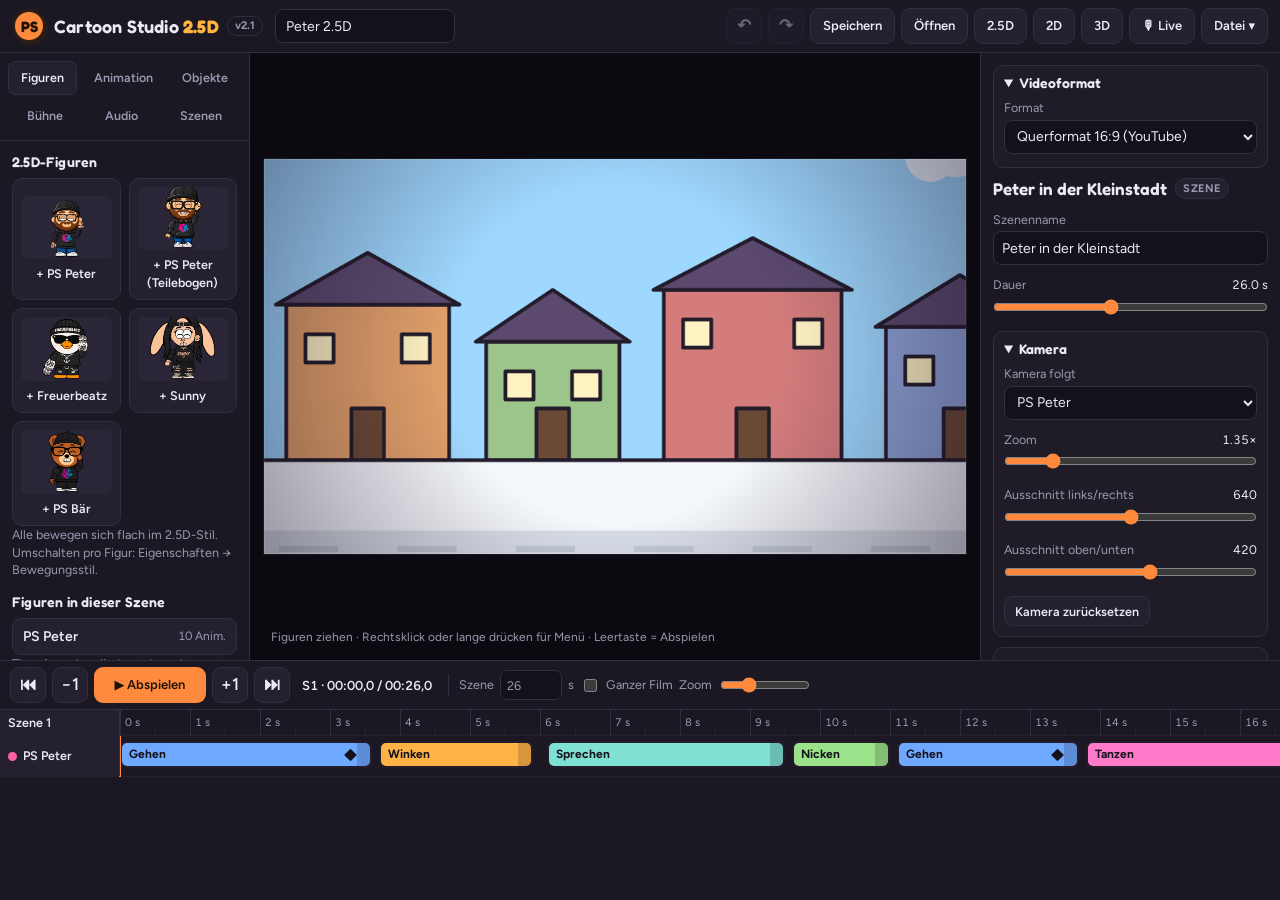
==== commit 1508be2d: "Skelett-System für PS Peter im Studio (Wirbelsäule, weiche Ärmel, Finger, Federn) Co-Authored-By: Cl" ====
--- a/25d/index.html
+++ b/25d/index.html
@@ -254,7 +254,7 @@
 
 <script>
 'use strict';
-const APP_VERSION = '2.0';
+const APP_VERSION = '2.1';
 const STUDIO25 = true; // 2.5D-Ausgabe: nur flache Figuren, eigener Speicher
 var LIVE = null; // Live-Avatar-Zustand (siehe unten)
 /* =====================================================================
@@ -471,7 +471,7 @@
   // Blinzeln
   const ph = (t + 0.5 + (h % 10) * 0.3) % 3.9;
   if (ph > 3.74) p.eyes *= Math.abs(ph - 3.82) / 0.08;
-  return { x, y, facing, pose: p, ctrl, t, turn, speak };
+  return { x, y, facing, pose: p, ctrl, t, turn, speak, acts: clips.filter(c => t >= c.start && t <= c.start + c.dur).map(c => c.type) };
 }
 
 // ---------- 3. Zeichnen ----------
@@ -994,7 +994,7 @@
 // Gliedmaßen: [Teilname, Gelenk oben X, Gelenk oben Y, natürliche Richtung in Grad (90 = nach unten), Länge bis zum nächsten Gelenk]
 // Hände: [Teilname, Handgelenk X, Handgelenk Y, Richtung Handgelenk → Finger]
 const CUTOUTS = {
-  peter_zt: {"label":"PS Peter","color":"#ff5fa2","scale":0.1877,"parts":{"head":[0,0,666,665,0,0,854,853],"torso":[668,0,481,422,0,0,617,541],"foreArmR":[1151,0,145,173,0,0,186,222],"foreArmL":[0,667,142,172,0,0,182,221],"upperArmL":[144,667,142,165,0,0,182,212],"upperArmR":[288,667,145,163,0,0,186,209],"legL":[435,667,218,160,0,0,280,205],"legR":[655,667,216,159,0,0,277,204],"shoeR":[873,667,247,119,0,0,317,152],"shoeL":[1122,667,248,113,0,0,318,145],"browL":[0,841,133,54,0,0,171,69],"browR":[135,841,133,54,0,0,170,69],"none":[270,841,3,3,0,0,4,4],"browUpL":[0,841,133,54,0,0,171,69],"browUpR":[135,841,133,54,0,0,170,69],"browSadL":[0,841,133,54,0,0,171,69],"browSadR":[135,841,133,54,0,0,170,69]},"head":{"neck":[428,794],"eyes":[[325,464],[530,464]],"brows":[[299.5,323.5],[556.0,323.5]],"mouth":[428,662],"blush":[[216,604],[640,604]],"blushSize":[30,16],"eyeScale":1,"browScale":1,"mouthScale":1,"lookShift":12,"layers":[],"proc":{"polys":[[[252,415],[243,428],[234,450],[231,479],[234,496],[243,517],[251,528],[271,545],[321,546],[351,543],[371,538],[383,532],[398,517],[409,494],[413,475],[414,453],[409,427],[403,415],[396,407],[380,398],[345,391],[298,391],[279,396],[276,395]],[[463,405],[452,417],[444,439],[442,438],[440,467],[443,487],[449,504],[457,518],[467,529],[481,537],[504,543],[535,546],[583,545],[603,527],[610,517],[619,496],[622,480],[622,463],[616,439],[606,421],[595,408],[575,394],[556,391],[498,393],[476,398]]],"pupils":[[355.4,471.5],[498.6,471.4]],"pr":13.3,"lid":"#d79e6f","ink":"#17110d","mw":116,"gx":26}},"torso":{"neck":[310,34],"shoulders":[[27.4,198.0],[584.1,198.0]],"waist":[310,526]},"shorts":{"top":[0,0],"hips":[[-134,8],[133,8]]},"upperArm":{"L":["upperArmL",95.4,76.0,90,128.0],"R":["upperArmR",84.1,73.0,90,128.0]},"foreArm":{"L":["foreArmL",95.4,8,90,144.8],"R":["foreArmR",84.1,8,90,144.7]},"thigh":{"L":["legL",142,47,90,140],"R":["legR",137,46,90,140]},"shin":{"L":["none",2,2,90,0.01],"R":["none",2,2,90,0.01]},"shoe":{"L":["shoeL",179,49],"R":["shoeR",140,56],"ankleH":90},"hands":{"open":{"L":["none",2,2,90],"R":["none",2,2,90]},"fist":{"L":["none",2,2,90],"R":["none",2,2,90]},"point":{"L":["none",2,2,90],"R":["none",2,2,90]}},"shoulderBase":2,"foreOnTop":true,"flat":true,"atlasSrc":"[data-uri]"},
+  peter_zt: {"skel":{"orig":{"head":[84,6],"torso":[202,766],"browL":[298,295],"browR":[555,295],"shoeL":[199,1391],"shoeR":[505,1384],"legL":[236,1253],"legR":[508,1254]},"shoulders":{"L":[229.4,964.0],"R":[786.1,964.0]},"arm":216,"face":{"polys":[[[252,415],[243,428],[234,450],[231,479],[234,496],[243,517],[251,528],[271,545],[321,546],[351,543],[371,538],[383,532],[398,517],[409,494],[413,475],[414,453],[409,427],[403,415],[396,407],[380,398],[345,391],[298,391],[279,396],[276,395]],[[463,405],[452,417],[444,439],[442,438],[440,467],[443,487],[449,504],[457,518],[467,529],[481,537],[504,543],[535,546],[583,545],[603,527],[610,517],[619,496],[622,480],[622,463],[616,439],[606,421],[595,408],[575,394],[556,391],[498,393],[476,398]]],"pupils":[[355.4,471.5],[498.6,471.4]],"lid":"#d79e6f","mouth":[428,662]},"skin":["#fdc185","#f29a5a","#fec388"]},"label":"PS Peter","color":"#ff5fa2","scale":0.1877,"parts":{"head":[0,0,666,665,0,0,854,853],"torso":[668,0,481,422,0,0,617,541],"foreArmR":[1151,0,145,173,0,0,186,222],"foreArmL":[0,667,142,172,0,0,182,221],"upperArmL":[144,667,142,165,0,0,182,212],"upperArmR":[288,667,145,163,0,0,186,209],"legL":[435,667,218,160,0,0,280,205],"legR":[655,667,216,159,0,0,277,204],"shoeR":[873,667,247,119,0,0,317,152],"shoeL":[1122,667,248,113,0,0,318,145],"browL":[0,841,133,54,0,0,171,69],"browR":[135,841,133,54,0,0,170,69],"none":[270,841,3,3,0,0,4,4],"browUpL":[0,841,133,54,0,0,171,69],"browUpR":[135,841,133,54,0,0,170,69],"browSadL":[0,841,133,54,0,0,171,69],"browSadR":[135,841,133,54,0,0,170,69]},"head":{"neck":[428,794],"eyes":[[325,464],[530,464]],"brows":[[299.5,323.5],[556.0,323.5]],"mouth":[428,662],"blush":[[216,604],[640,604]],"blushSize":[30,16],"eyeScale":1,"browScale":1,"mouthScale":1,"lookShift":12,"layers":[],"proc":{"polys":[[[252,415],[243,428],[234,450],[231,479],[234,496],[243,517],[251,528],[271,545],[321,546],[351,543],[371,538],[383,532],[398,517],[409,494],[413,475],[414,453],[409,427],[403,415],[396,407],[380,398],[345,391],[298,391],[279,396],[276,395]],[[463,405],[452,417],[444,439],[442,438],[440,467],[443,487],[449,504],[457,518],[467,529],[481,537],[504,543],[535,546],[583,545],[603,527],[610,517],[619,496],[622,480],[622,463],[616,439],[606,421],[595,408],[575,394],[556,391],[498,393],[476,398]]],"pupils":[[355.4,471.5],[498.6,471.4]],"pr":13.3,"lid":"#d79e6f","ink":"#17110d","mw":116,"gx":26}},"torso":{"neck":[310,34],"shoulders":[[27.4,198.0],[584.1,198.0]],"waist":[310,526]},"shorts":{"top":[0,0],"hips":[[-134,8],[133,8]]},"upperArm":{"L":["upperArmL",95.4,76.0,90,128.0],"R":["upperArmR",84.1,73.0,90,128.0]},"foreArm":{"L":["foreArmL",95.4,8,90,144.8],"R":["foreArmR",84.1,8,90,144.7]},"thigh":{"L":["legL",142,47,90,140],"R":["legR",137,46,90,140]},"shin":{"L":["none",2,2,90,0.01],"R":["none",2,2,90,0.01]},"shoe":{"L":["shoeL",179,49],"R":["shoeR",140,56],"ankleH":90},"hands":{"open":{"L":["none",2,2,90],"R":["none",2,2,90]},"fist":{"L":["none",2,2,90],"R":["none",2,2,90]},"point":{"L":["none",2,2,90],"R":["none",2,2,90]}},"shoulderBase":2,"foreOnTop":true,"flat":true,"atlasSrc":"[data-uri]"},
   peter_neu: {
     label: 'PS Peter (Teilebogen)', color: '#ff5fa2', scale: 0.2,
     atlasSrc: '[data-uri]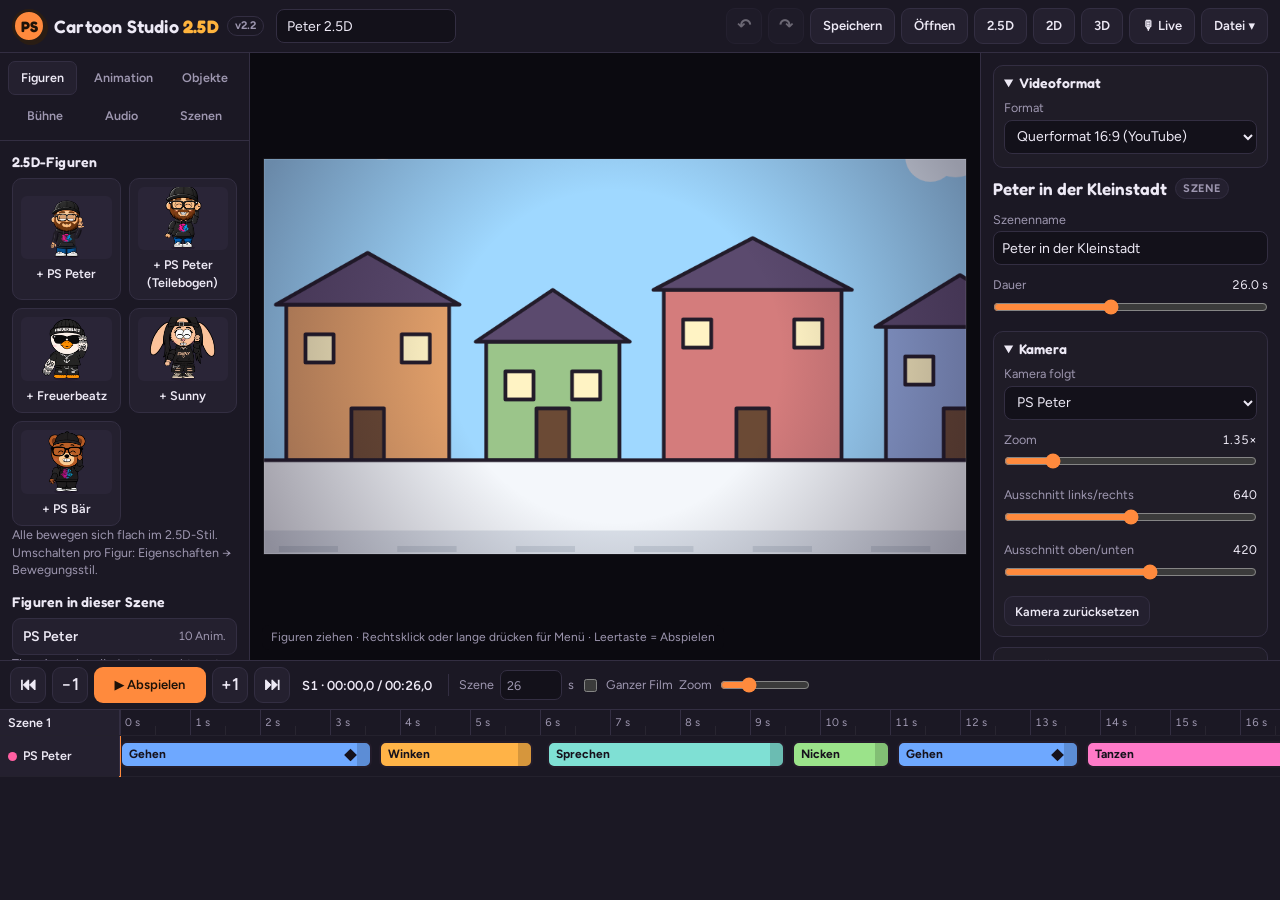
==== commit e866ad6f: "Neue Gesten: Springen, Peace, Daumen hoch, Zählen, Nachdenken; natürlicher Armschwung Co-Authored-By" ====
--- a/25d/index.html
+++ b/25d/index.html
@@ -254,7 +254,7 @@
 
 <script>
 'use strict';
-const APP_VERSION = '2.1';
+const APP_VERSION = '2.2';
 const STUDIO25 = true; // 2.5D-Ausgabe: nur flache Figuren, eigener Speicher
 var LIVE = null; // Live-Avatar-Zustand (siehe unten)
 /* =====================================================================
@@ -349,6 +349,17 @@
     armB: [[0, -6], [0.12, 135]], elbowB: [[0, 12], [0.12, 35]], torso: [[0, 0], [0.12, -12], [1, -8]], head: [[0, 0], [0.12, -10]],
     eyes: [[0, 1], [0.1, 1.35]], brow: [[0, 0], [0.1, 1]], mouth: [[0, 0], [0.1, 0.85], [1, 0.6]], smile: [[0, 0.3], [0.1, -0.6]],
     legF: [[0, 4], [0.12, 18]], legB: [[0, -4], [0.12, -18]] } },
+  springen: { label: 'Springen', color: '#ff7f50', dur: 1.6, keys: {
+    bob: [[0, 0], [0.36, 30], [0.46, -6], [0.6, 0], [0.98, 0], [1.06, 24], [1.5, 0]], jump: [[0, 0], [0.44, 0], [0.72, 90], [0.98, 0]],
+    kneeF: [[0, 6], [0.36, 42], [0.48, 2], [0.98, 4], [1.06, 38], [1.5, 6]], kneeB: [[0, 6], [0.36, 42], [0.48, 2], [0.98, 4], [1.06, 38], [1.5, 6]],
+    armF: [[0, 8], [0.36, 28], [0.5, 150], [0.9, 145], [1.08, 30], [1.5, 8]], elbowF: [[0, 10], [0.36, 5], [0.5, 15], [1.5, 12]],
+    armB: [[0, -8], [0.36, -28], [0.5, -150], [0.9, -145], [1.08, -30], [1.5, -8]], elbowB: [[0, 10], [0.36, 5], [0.5, 15], [1.5, 12]],
+    head: [[0, 0], [0.36, 8], [0.5, -6], [1.06, 8], [1.5, 0]], smile: [[0, 0.5], [0.5, 1], [1.5, 0.8]], mouth: [[0, 0], [0.5, 0.5], [0.95, 0.5], [1.05, 0]], brow: [[0, 0], [0.5, 0.6], [1.2, 0.2]] } },
+  peace:   { label: 'Peace ✌', color: '#ff8fd0', dur: 2.6, keys: { armF: [[0, 150]], elbowF: [[0, 110]], handF: [[0, -10]], head: [[0, -6]], smile: [[0, 1]], torso: [[0, -3]] } },
+  daumen:  { label: 'Daumen hoch', color: '#ffc04d', dur: 2.4, keys: { armF: [[0, 35]], elbowF: [[0, 100]], smile: [[0, 1]], head: [[0, 0], [0.4, 6], [0.8, 0]], brow: [[0, 0.3]] } },
+  zaehlen: { label: 'Zählen 1–5', color: '#7fd1ff', dur: 5.2, keys: { armF: [[0, 140]], elbowF: [[0, 110]], head: [[0, -4]], smile: [[0, 0.8]],
+    mouth: [[0, 0], [0.5, 0], [0.7, 0.5], [0.9, 0], [1.55, 0.5], [1.75, 0], [2.4, 0.5], [2.6, 0], [3.25, 0.5], [3.45, 0], [4.1, 0.5], [4.3, 0]] } },
+  nachdenken: { label: 'Nachdenken', color: '#b39ddb', dur: 3.6, keys: { armF: [[0, 40]], elbowF: [[0, 140]], armB: [[0, 20]], elbowB: [[0, 90]], head: [[0, 7]], brow: [[0, 0.55], [2.4, 0.55], [2.6, 0.9]], smile: [[0, 0], [2.4, 0], [2.6, 0.9]], mouth: [[0, 0], [2.5, 0], [2.7, 0.35]] } },
   sitzen:  { label: 'Sitzen + Aufstehen', color: '#c9a7ff', dur: 4, fadeIn: 0.7, fadeOut: 0.7, keys: {
     legF: [[0, 88]], kneeF: [[0, 88]], footF: [[0, 0]], legB: [[0, 84]], kneeB: [[0, 84]], footB: [[0, 0]], hipDrop: [[0, 0.98]],
     torso: [[0, -6]], armF: [[0, 35]], elbowF: [[0, 45]], armB: [[0, 30]], elbowB: [[0, 45]] } },
@@ -374,7 +385,7 @@
     bob: [[0, 3], [0.5, -1], [1, 3]], kneeF: [[0, 10], [0.5, 3], [1, 10]], kneeB: [[0, 10], [0.5, 3], [1, 10]], head: [[0, 3], [0.5, -3], [1, 3]], smile: C(0.9), brow: C(0.3) } },
   pose:    { label: 'Eigene Pose', color: '#e6e0f0', dur: 2 }
 };
-const ANIM_ORDER = ['tanzen', 'disco', 'huepfen', 'jubeln', 'klatschen', 'gehen', 'laufen', 'winken', 'zeigen', 'nicken', 'schuetteln', 'sprechen', 'lachen', 'weinen', 'erschrecken', 'sitzen', 'pose'];
+const ANIM_ORDER = ['tanzen', 'disco', 'huepfen', 'jubeln', 'klatschen', 'springen', 'gehen', 'laufen', 'winken', 'zeigen', 'peace', 'daumen', 'zaehlen', 'nachdenken', 'nicken', 'schuetteln', 'sprechen', 'lachen', 'weinen', 'erschrecken', 'sitzen', 'pose'];
 const POSE_SLIDERS = [['torso', 'Oberkörper', -30, 40, 1], ['head', 'Kopf', -30, 30, 1], ['armF', 'Arm vorne', -60, 180, 1], ['elbowF', 'Ellbogen vorne', 0, 150, 1],
   ['armB', 'Arm hinten', -60, 180, 1], ['elbowB', 'Ellbogen hinten', 0, 150, 1], ['legF', 'Bein vorne', -40, 100, 1], ['kneeF', 'Knie vorne', 0, 120, 1],
   ['legB', 'Bein hinten', -40, 100, 1], ['kneeB', 'Knie hinten', 0, 120, 1], ['hipDrop', 'Hocke / Sitzen', 0, 1, 0.01],
@@ -471,7 +482,7 @@
   // Blinzeln
   const ph = (t + 0.5 + (h % 10) * 0.3) % 3.9;
   if (ph > 3.74) p.eyes *= Math.abs(ph - 3.82) / 0.08;
-  return { x, y, facing, pose: p, ctrl, t, turn, speak, acts: clips.filter(c => t >= c.start && t <= c.start + c.dur).map(c => c.type) };
+  return { x, y, facing, pose: p, ctrl, t, turn, speak, acts: clips.filter(c => t >= c.start && t <= c.start + c.dur).map(c => ({ type: c.type, lt: (t - c.start) * (c.speed || 1), w: fadeW(c, t, 0.25, 0.25) })) };
 }
 
 // ---------- 3. Zeichnen ----------
@@ -1100,18 +1111,20 @@
   fist: { c: [[30, 30], [80, 88, 70], [82, 90, 72], [80, 88, 70], [78, 86, 66]], b: [[-58, -40], [0, 0, 0], [0, 0, 0], [0, 0, 0], [0, 0, 0]], sp: [0, 0, 0, 0, 0] },
   point: { c: [[30, 30], [0, 0, 0], [82, 90, 72], [80, 88, 70], [78, 86, 66]], b: [[-58, -40], [-6, 0, 0], [0, 0, 0], [0, 0, 0], [0, 0, 0]], sp: [0, 0, 0, 0, 0] },
   rock: { c: [[30, 30], [0, 0, 0], [82, 90, 72], [80, 88, 70], [0, 0, 0]], b: [[-58, -40], [6, 0, 0], [0, 0, 0], [0, 0, 0], [-8, 0, 0]], sp: [0, 0, 0, 0, 0] },
+  peace: { c: [[30, 30], [0, 0, 0], [0, 0, 0], [80, 88, 70], [78, 86, 66]], b: [[-58, -40], [9, 0, 0], [-9, 0, 0], [0, 0, 0], [0, 0, 0]], sp: [0, 0, 0, 0, 0] },
+  thumb: { c: [[0, 0], [80, 88, 70], [82, 90, 72], [80, 88, 70], [78, 86, 66]], b: [[38, 8], [0, 0, 0], [0, 0, 0], [0, 0, 0], [0, 0, 0]], sp: [0, 0, 0, 0, 0] },
 };
 const SK_KEYS = [], SK_BASE = {}, SK_SPR = {};
 (function () {
   const def = (k, v) => { SK_KEYS.push(k); SK_BASE[k] = v; };
-  ['bob', 'shift', 'tilt', 'chest', 'lean', 'twist', 'squash', 'breath', 'air', 'hT', 'hN', 'hTurn', 'gx', 'gy', 'brow', 'mouth', 'smile', 'mw', 'eyes'].forEach(k => def(k, 0));
+  ['bob', 'shift', 'tilt', 'chest', 'lean', 'twist', 'squash', 'breath', 'air', 'hT', 'hN', 'hTurn', 'gx', 'gy', 'brow', 'mouth', 'smile', 'mw', 'eyes', 'winkL', 'winkR'].forEach(k => def(k, 0));
   SK_BASE.eyes = 1; SK_BASE.mw = 1; SK_BASE.smile = 0.35;
   for (const s of ['L', 'R']) {
-    ['out', 'fw', 'el', 'tw', 'wr', 'sh'].forEach(k => def(s + k, 0)); SK_BASE[s + 'out'] = 6; SK_BASE[s + 'el'] = 12;
+    ['out', 'fw', 'el', 'tw', 'wr', 'sh', 'ikx', 'iky', 'ikw'].forEach(k => def(s + k, 0)); SK_BASE[s + 'out'] = 6; SK_BASE[s + 'el'] = 12; SK_BASE[s + 'ikx'] = s === 'L' ? 230 : 790; SK_BASE[s + 'iky'] = 1180;
     SK_FING.forEach((f, i) => { f.len.forEach((_, k) => { def(s + 'f' + i + 'c' + k, 0); def(s + 'f' + i + 'b' + k, 0); }); def(s + 'f' + i + 'sp', 0); });
     ['fy', 'ax', 'foot'].forEach(k => def(s + k, 0));
   }
-  for (const k of SK_KEYS) SK_SPR[k] = /^[LR]f\d/.test(k) ? [260, .5] : /^[LR](out|fw|el|tw|wr|sh)$/.test(k) ? [120, .55] : (/^h[TN]/.test(k) || k === 'hTurn') ? [90, .5]
+  for (const k of SK_KEYS) SK_SPR[k] = /^[LR]ik[xy]$/.test(k) ? [140, .6] : /^[LR]ikw$/.test(k) ? [90, .9] : /^wink/.test(k) ? [300, .9] : /^[LR]f\d/.test(k) ? [260, .5] : /^[LR](out|fw|el|tw|wr|sh)$/.test(k) ? [120, .55] : (/^h[TN]/.test(k) || k === 'hTurn') ? [90, .5]
     : /^[LR](fy|ax|foot)$/.test(k) ? [420, .85] : k === 'squash' ? [300, .42] : /^(bob|shift|tilt|chest|lean|twist)$/.test(k) ? [190, .62] : /^(gx|gy|brow|smile)$/.test(k) ? [240, .9] : null;
 })();
 function skHand(T, s, name, w = 1) {
@@ -1120,7 +1133,7 @@
 }
 // Studio-Pose → Skelett-Ziele
 function skTarget(st, C) {
-  const p = st.pose, S = C.scale, t = st.t || 0, T = Object.assign({}, SK_BASE), acts = st.acts || [];
+  const p = st.pose, S = C.scale, t = st.t || 0, T = Object.assign({}, SK_BASE), actO = st.acts || [], acts = actO.map(a => a.type);
   T.breath = Math.sin(t * 1.6) * 0.5 + 0.5;
   T.bob = (p.hipDrop || 0) * 60 + (p.bob || 0) / S * 0.85; T.air = Math.max(0, p.jump || 0) / S * 0.85; T.shift = (p.shiftX || 0) / S * 0.8;
   T.tilt = clamp(((p.legF || 0) - (p.legB || 0)) * 0.075 + (p.shiftX || 0) * 0.3 + (p.torso || 0) * 0.12, -8, 8); T.chest = (p.torso || 0) * 0.5;
@@ -1143,10 +1156,27 @@
   if (has('disco')) skHand(T, 'R', 'point');
   if (has('tanzen')) { const b = Math.floor(t / 0.8) % 4; skHand(T, 'R', b === 3 ? 'rock' : 'open', 0.8); skHand(T, 'L', 'fist', 0.6); }
   if (has('sprechen') || has('lachen')) { skHand(T, 'R', 'open', 0.5); skHand(T, 'L', 'open', 0.35); }
+  // Natürliches Gehen: Arme schwingen nach vorn und hinten, Oberkörper dreht mit
+  for (const A of actO) { const fn = SK_ACT[A.type]; if (!fn || A.w <= 0) continue; const X = Object.assign({}, T); fn(X, A.lt, p, t); for (const k of SK_KEYS) T[k] = lerp(T[k], X[k], A.w); }
   // Finger spielen ab und zu
   const fid = (t % 7) / 7; if (fid > 0.84 && !acts.length) { const u = (fid - 0.84) / 0.16; for (let i = 1; i < 5; i++) T['Rf' + i + 'c0'] += Math.sin(clamp(u * 5 - i * 0.6, 0, 1) * Math.PI) * 30; }
   return T;
 }
+// Feinheiten der Bewegungen für Skelett-Figuren (Finger, Zielgriffe, Blick)
+const SK_ACT = {
+  gehen(T, lt, p) { const sw = clamp(((p.legF || 0) - (p.legB || 0)) / 40, -1, 1);
+    for (const [s, a] of [['L', sw], ['R', -sw]]) { T[s + 'out'] = 8 + Math.abs(a) * 3; T[s + 'fw'] = a * 30; T[s + 'el'] = 16 + Math.max(0, a) * 38; T[s + 'tw'] = 0; T[s + 'wr'] = a * 8; }
+    T.twist = sw * 0.9; T.chest = -sw * 2; },
+  laufen(T, lt, p) { SK_ACT.gehen(T, lt, p); for (const s of ['L', 'R']) { T[s + 'el'] = 75 + Math.max(0, T[s + 'fw']) * 0.6; T[s + 'fw'] *= 1.4; } skHand(T, 'L', 'fist', 0.6); skHand(T, 'R', 'fist', 0.6); },
+  peace(T, lt) { Object.assign(T, { Rikx: 740, Riky: 600, Rikw: 1, Rwr: -8, hT: -6, smile: 1, winkL: lt > 0.35 && lt < 2.1 ? 1 : 0 }); skHand(T, 'R', 'peace'); },
+  daumen(T, lt) { Object.assign(T, { Rikx: 680, Riky: 930, Rikw: 1, Rwr: 10, smile: 1 }); skHand(T, 'R', 'thumb'); },
+  zaehlen(T, lt) { Object.assign(T, { Rikx: 760, Riky: 640, Rikw: 1, Rwr: -6, gx: 0.8 }); skHand(T, 'R', 'fist');
+    const n = clamp(Math.floor((lt - 0.5) / 0.85) + 1, 0, 5), order = [1, 2, 3, 4, 0];
+    for (let j = 0; j < n; j++) { const i = order[j], f = SK_FING[i], pr = clamp((lt - 0.5 - j * 0.85) / 0.25, 0, 1); f.len.forEach((_, k) => { T['Rf' + i + 'c' + k] *= 1 - pr; T['Rf' + i + 'b' + k] *= 1 - pr; }); T['Rf' + i + 'sp'] = 10 * pr; } },
+  nachdenken(T, lt) { Object.assign(T, { Rikx: 590, Riky: 790, Rikw: 1, Rwr: 20, Likx: 600, Liky: 1090, Likw: 1, gx: -0.7, gy: -1 }); skHand(T, 'R', 'point'); T.Rf1c0 = 20; T.Rf1b0 = -20;
+    if (lt > 2.4) { Object.assign(T, { Rikx: 780, Riky: 560, Rwr: -10, gx: 0.4, gy: -0.3 }); T.Rf1c0 = 0; T.Rf1b0 = 0; } },
+  springen(T, lt) { if (lt > 0.45 && lt < 1.05) { skHand(T, 'L', 'open'); skHand(T, 'R', 'open'); } },
+};
 // Federn pro Figur (Zeit läuft vorwärts → nachschwingen; Sprung in der Zeit → direkt auf die Pose)
 const SK_STATE = new Map();
 function skPose(a, st, C) {
@@ -1249,11 +1279,11 @@
     c.save(); c.beginPath(); poly.forEach(([x, y], j) => j ? c.lineTo(x, y) : c.moveTo(x, y)); c.closePath(); c.clip();
     const [px, py] = F.pupils[i], r = 13.3 * (Q.brow > 0.75 ? 0.82 : 1), dx = g * 30, dy = clamp(Q.gy * 14, -14, 14);
     c.fillStyle = OUT; c.beginPath(); c.arc(px + dx, py + dy, r, 0, TAU); c.fill(); c.fillStyle = 'rgba(255,255,255,.92)'; c.beginPath(); c.arc(px + dx - r * .35, py + dy - r * .38, r * .28, 0, TAU); c.fill();
-    const shut = happy ? 1 : clamp((1 - Q.eyes) * 1.15, 0, 1);
+    const wink = i ? Q.winkR : Q.winkL, shut = happy ? 1 : clamp(Math.max(1 - Q.eyes, wink) * 1.15, 0, 1);
     if (shut > 0.02) { const ly = y0 - 4 + (h + 8) * shut; c.fillStyle = F.lid; c.fillRect(x0 - 6, y0 - 6, w + 12, ly - y0 + 6);
       if (!happy) { c.strokeStyle = OUT; c.lineWidth = 7; c.lineCap = 'round'; c.beginPath(); c.moveTo(x0 - 4, ly); c.quadraticCurveTo(cx, ly + 8 * (1 - shut) + 4, x1 + 4, ly); c.stroke(); } }
     c.restore();
-    if (happy) { c.save(); c.strokeStyle = OUT; c.lineWidth = 10; c.lineCap = 'round'; c.beginPath(); c.moveTo(cx - w * .3, cy + h * .14); c.quadraticCurveTo(cx, cy - h * .32, cx + w * .3, cy + h * .14); c.stroke(); c.restore(); }
+    if (happy || wink > 0.8) { c.save(); c.strokeStyle = OUT; c.lineWidth = 10; c.lineCap = 'round'; c.beginPath(); c.moveTo(cx - w * .3, cy + h * .14); c.quadraticCurveTo(cx, cy - h * .32, cx + w * .3, cy + h * .14); c.stroke(); c.restore(); }
   });
 }
 function skMouth(c, Q, F) {
@@ -1297,8 +1327,16 @@
     let u = skN(sk3(sd * Math.sin(oa) * Math.cos(fw), Math.cos(oa) * Math.cos(fw), Math.sin(fw)));
     u = sk3(u.x * Math.cos(rot) - u.y * Math.sin(rot), u.x * Math.sin(rot) + u.y * Math.cos(rot), u.z);
     const Lu = K.arm / 2, Lf = K.arm / 2, f = skBend(u, Q[s + 'el'], Q[s + 'tw'], sd), hnd = skBend(f, Q[s + 'wr'], Q[s + 'tw'], sd);
-    const E = [S[0] + u.x * Lu, S[1] + u.y * Lu], Wr = [E[0] + f.x * Lf, E[1] + f.y * Lf];
-    skHandDraw(c, Q, s, Wr, hnd, K.skin); skSleeve(c, S, E, Wr, sd);
+    let E = [S[0] + u.x * Lu, S[1] + u.y * Lu], Wr = [E[0] + f.x * Lf, E[1] + f.y * Lf], hv = hnd;
+    const iw = clamp(Q[s + 'ikw'], 0, 1);
+    if (iw > 0.01) { // Zielgriff: Hand greift an einen Punkt, der Arm darf sich wie ein Gummischlauch etwas strecken
+      const Tg = [Q[s + 'ikx'] + Q.shift * 0.5, Q[s + 'iky'] + Q.bob * 0.5 - Q.air], dx = Tg[0] - S[0], dy = Tg[1] - S[1], d0 = Math.hypot(dx, dy) || 1, stt = clamp(d0 / (Lu + Lf - 2), 1, 1.35), a1 = Lu * stt, a2 = Lf * stt, d = Math.min(d0, a1 + a2 - 1);
+      const ca = clamp((a1 * a1 + d * d - a2 * a2) / (2 * a1 * d), -1, 1), bs = Math.atan2(dy, dx), al = Math.acos(ca);
+      const cand = [bs + al, bs - al].map(a => [S[0] + Math.cos(a) * a1, S[1] + Math.sin(a) * a1]), E1 = (cand[0][0] - cand[1][0]) * sd + (cand[0][1] - cand[1][1]) * 0.6 > 0 ? cand[0] : cand[1];
+      const W1 = [S[0] + dx / d0 * d, S[1] + dy / d0 * d], fa = Math.atan2(W1[1] - E1[1], W1[0] - E1[0]) - sd * Q[s + 'wr'] * DEG;
+      E = [lerp(E[0], E1[0], iw), lerp(E[1], E1[1], iw)]; Wr = [lerp(Wr[0], W1[0], iw), lerp(Wr[1], W1[1], iw)]; hv = sk3(lerp(hnd.x, Math.cos(fa), iw), lerp(hnd.y, Math.sin(fa), iw), hnd.z * (1 - iw));
+    }
+    skHandDraw(c, Q, s, Wr, hv, K.skin); skSleeve(c, S, E, Wr, sd);
   }
 }
 function drawSkelActor(c, a, st, C) {
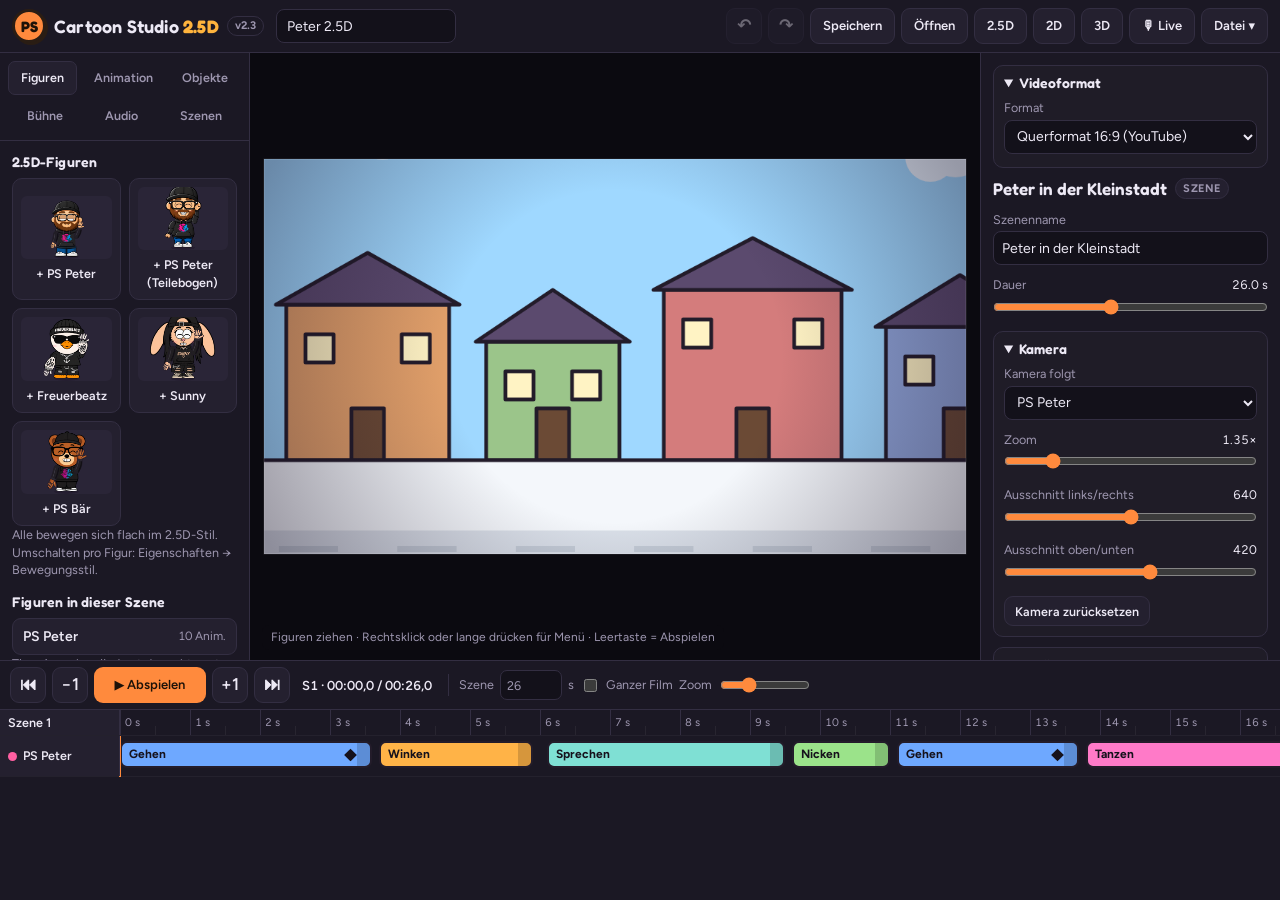
==== commit 5060e918: "Weiche Ärmel und Finger auch für Sunny, PS Bär und Freuerbeatz Co-Authored-By: Claude Opus 5.5 <nore" ====
--- a/25d/index.html
+++ b/25d/index.html
@@ -254,7 +254,7 @@
 
 <script>
 'use strict';
-const APP_VERSION = '2.2';
+const APP_VERSION = '2.3';
 const STUDIO25 = true; // 2.5D-Ausgabe: nur flache Figuren, eigener Speicher
 var LIVE = null; // Live-Avatar-Zustand (siehe unten)
 /* =====================================================================
@@ -1023,9 +1023,9 @@
     hands: { open: { L: ['handOpenL', 67, 10, 90], R: ['handOpenR', 90, 10, 90] }, fist: { L: ['fistL', 73, 8, 90], R: ['fistR', 67, 8, 90] }, point: { L: ['pointL', 152, 59, 180], R: ['pointR', 12, 60, 0] } },
     shoulderBase: 6, foreOnTop: true, flat: true
   },
-  fb_neu: {"label":"Freuerbeatz","color":"#ff8a1f","scale":0.2295,"parts":{"head":[0,0,449,446,-5.79,-5.79,749,743],"cap":[451,0,469,237,-5.61,-5.22,782,395],"torso":[0,448,444,207,-5.16,-4.5,740,345],"foreArmL":[446,448,151,197,-4.05,-4.05,251,328],"foreArmR":[599,448,151,197,-4.05,-4.05,252,328],"beakOpen":[752,448,176,169,-5.28,-5.28,294,282],"handL":[0,657,121,145,-4.05,-4.05,201,242],"handR":[123,657,121,145,-4.05,-4.05,202,242],"shorts":[246,657,332,139,-4.2,-4.2,553,232],"beakClosed":[580,657,173,125,-5.28,-5.28,289,209],"glasses":[0,804,387,120,-4.92,-4.92,645,200],"upperArmL":[389,804,104,98,-3.3,-3.3,173,163],"upperArmR":[495,804,104,98,-3.3,-3.3,174,163],"shoeL":[601,804,182,73,-3.75,-3.75,304,121],"shoeR":[785,804,182,73,-3.75,-3.75,304,121],"thighL":[0,926,70,49,-3.3,-1.5,117,81],"thighR":[72,926,71,49,-3.3,-1.5,118,82],"shinL":[145,926,67,46,-3.3,-1.5,112,76],"shinR":[214,926,67,46,-3.3,-1.5,112,76],"mouthClosed":[580,657,173,125,-5.28,-5.28,289,209],"mouthNeutral":[580,657,173,125,-5.28,-5.28,289,209],"mouthGrin":[580,657,173,125,-5.28,-5.28,289,209],"mouthSad":[580,657,173,125,-5.28,-5.28,289,209],"mouthA":[752,448,176,169,-5.28,-5.28,294,282],"mouthE":[752,448,176,169,-5.28,-5.28,294,282],"mouthO":[752,448,176,169,-5.28,-5.28,294,282],"mouthLaugh":[752,448,176,169,-5.28,-5.28,294,282],"mouthSmall":[752,448,176,169,-5.28,-5.28,294,282]},"head":{"neck":[370,701],"mouth":[370,406],"blush":[[102,541],[637,541]],"blushSize":[44,24],"eyeScale":1,"browScale":1,"mouthScale":1,"lookShift":20,"richMouth":true,"noEyes":true,"eyes":[[0,0],[0,0]],"brows":[[0,0],[0,0]],"mouthTop":true,"layers":[{"p":"glasses","at":[369,394],"z":"eyes","par":1},{"p":"cap","at":[372,138],"z":"top","par":0.45}]},"torso":{"neck":[366,60],"shoulders":[[68,100],[663,100]],"waist":[366,325]},"shorts":{"top":[270,7],"hips":[[132,132],[412,132]]},"upperArm":{"L":["upperArmL",94.0,26.8,102,104.9],"R":["upperArmR",72.7,26.7,78,105.0]},"foreArm":{"L":["foreArmL",169.8,70.0,112.4,191.5],"R":["foreArmR",81.0,72.8,70.3,184.4]},"thigh":{"L":["thighL",85.3,37.3,179.1,37.7],"R":["thighR",23.8,37.4,1.4,37.7]},"shin":{"L":["shinL",23.0,34.4,0.5,37.7],"R":["shinR",23.0,34.6,0.3,37.7]},"shoe":{"L":["shoeL",148.1,34.1],"R":["shoeR",148.1,34.1],"ankleH":79.6},"hands":{"open":{"L":["handL",100.4,51.2,92.2],"R":["handR",96.5,51.3,89.9]},"fist":{"L":["handL",100.4,51.2,92.2],"R":["handR",96.5,51.3,89.9]},"point":{"L":["handL",100.4,51.2,92.2],"R":["handR",96.5,51.3,89.9]}},"shoulderBase":6,"foreOnTop":false,"flat":true,"atlasSrc":"[data-uri]"},
-  sunny_neu: {"label":"Sunny","color":"#e8b48e","scale":0.2653,"parts":{"hairL":[0,0,159,496,-5.4,-7.95,265,827],"hairR":[161,0,149,496,-5.4,-7.95,248,827],"earR":[312,0,255,398,-6.9,-7.35,425,664],"earL":[569,0,259,397,-6.9,-7.35,432,662],"head":[0,498,316,293,-5.25,-5.25,527,488],"torso":[318,498,257,222,-4.41,-3.9,428,370],"cap":[577,498,361,200,-5.16,-4.5,602,334],"foreArmR":[940,498,79,141,-4.41,-4.41,131,235],"foreArmL":[0,793,79,139,-4.41,-4.41,132,231],"eyeOpenR":[81,793,125,124,-5.07,-5.07,208,206],"eyeOpenL":[208,793,122,122,-5.07,-5.07,203,204],"eyeClosedL":[332,793,127,122,-5.07,-5.07,211,204],"eyeClosedR":[461,793,128,122,-5.07,-5.07,213,204],"shorts":[591,793,279,104,-4.59,-2.55,465,173],"upperArmL":[872,793,103,92,-4.41,-4.41,172,153],"upperArmR":[0,934,103,92,-4.41,-4.41,172,153],"shoeL":[105,934,145,70,-3.84,-2.7,242,117],"shoeR":[252,934,145,70,-3.84,-2.7,242,117],"openL":[399,934,73,65,-2.55,-2.55,121,109],"openR":[474,934,73,65,-2.55,-2.55,121,109],"fistL":[549,934,63,64,-3.0,-3.0,105,107],"fistR":[614,934,63,64,-3.0,-3.0,105,107],"mouthLaugh":[679,934,83,62,-3.9,-3.9,139,104],"nose":[764,934,61,53,-3.9,-3.9,101,88],"thighL":[827,934,105,53,-3.75,-1.35,175,89],"thighR":[0,1028,105,53,-3.75,-1.35,175,89],"shinL":[107,1028,86,51,-3.75,-1.35,144,85],"shinR":[195,1028,87,51,-3.75,-1.35,145,85],"mouthO":[284,1028,35,45,-3.9,-3.9,58,75],"mouthGrin":[321,1028,75,37,-3.9,-3.9,125,61],"browL":[398,1028,64,30,-4.5,-4.5,106,50],"browR":[464,1028,64,30,-4.5,-4.5,106,50],"mouthSad":[530,1028,64,28,-3.9,-3.9,107,46],"mouthSmile":[596,1028,65,26,-3.9,-3.9,108,43],"pierce":[663,1028,21,20,-3.9,-3.9,35,34],"eyeHappyL":[332,793,127,122,-5.07,-5.07,211,204],"eyeHappyR":[461,793,128,122,-5.07,-5.07,213,204],"browUpL":[398,1028,64,30,-4.5,-4.5,106,50],"browUpR":[464,1028,64,30,-4.5,-4.5,106,50],"browSadL":[398,1028,64,30,-4.5,-4.5,106,50],"browSadR":[464,1028,64,30,-4.5,-4.5,106,50],"mouthA":[679,934,83,62,-3.9,-3.9,139,104],"mouthE":[321,1028,75,37,-3.9,-3.9,125,61],"mouthSmall":[284,1028,35,45,-3.9,-3.9,58,75],"pointL":[399,934,73,65,-2.55,-2.55,121,109],"pointR":[474,934,73,65,-2.55,-2.55,121,109]},"head":{"neck":[261,468],"mouth":[261,430],"blush":[[93,388],[433,388]],"blushSize":[42,22],"eyeScale":1,"browScale":1,"mouthScale":1,"lookShift":18,"richMouth":true,"eyes":[[175,235],[346,235]],"brows":[[168,118],[353,118]],"layers":[{"p":"earL","at":[-159,332],"z":"under","par":0,"sw":[-51,54,1,1]},{"p":"earR","at":[684,332],"z":"under","par":0,"sw":[578,54,-1,1]},{"p":"hairL","at":[1,398],"z":"under","par":0.2,"sw":[1,30,1,0.35]},{"p":"hairR","at":[523,398],"z":"under","par":0.2,"sw":[523,30,-1,0.35]},{"p":"nose","at":[253,370],"z":"eyes","par":0.9},{"p":"pierce","at":[261,423],"z":"mouth","par":0.9},{"p":"cap","at":[255,-49],"z":"top","par":0.45}]},"torso":{"neck":[208,22],"shoulders":[[-5,107],[425,107]],"waist":[208,357]},"shorts":{"top":[226,5],"hips":[[128,90],[328,90]]},"upperArm":{"L":["upperArmL",89.9,25.1,100,95.3],"R":["upperArmR",73.3,25.1,80,95.3]},"foreArm":{"L":["foreArmL",64.0,39.4,94.0,142.6],"R":["foreArmR",59.8,40.1,88.0,144.8]},"thigh":{"L":["thighL",137.7,40.3,179.3,49.2],"R":["thighR",29.3,40.3,0.6,49.2]},"shin":{"L":["shinL",106.8,39.3,179.8,49.2],"R":["shinR",109.2,38.9,179.3,49.2]},"shoe":{"L":["shoeL",117.1,20.1],"R":["shoeR",117.1,20.1],"ankleH":91.5},"hands":{"open":{"L":["openL",57.8,80.9,-90],"R":["openR",57.8,80.9,-90]},"fist":{"L":["fistL",49.5,22.2,90],"R":["fistR",49.5,22.2,90]},"point":{"L":["openL",57.8,80.9,-90],"R":["openR",57.8,80.9,-90]}},"shoulderBase":6,"foreOnTop":true,"flat":true,"atlasSrc":"[data-uri]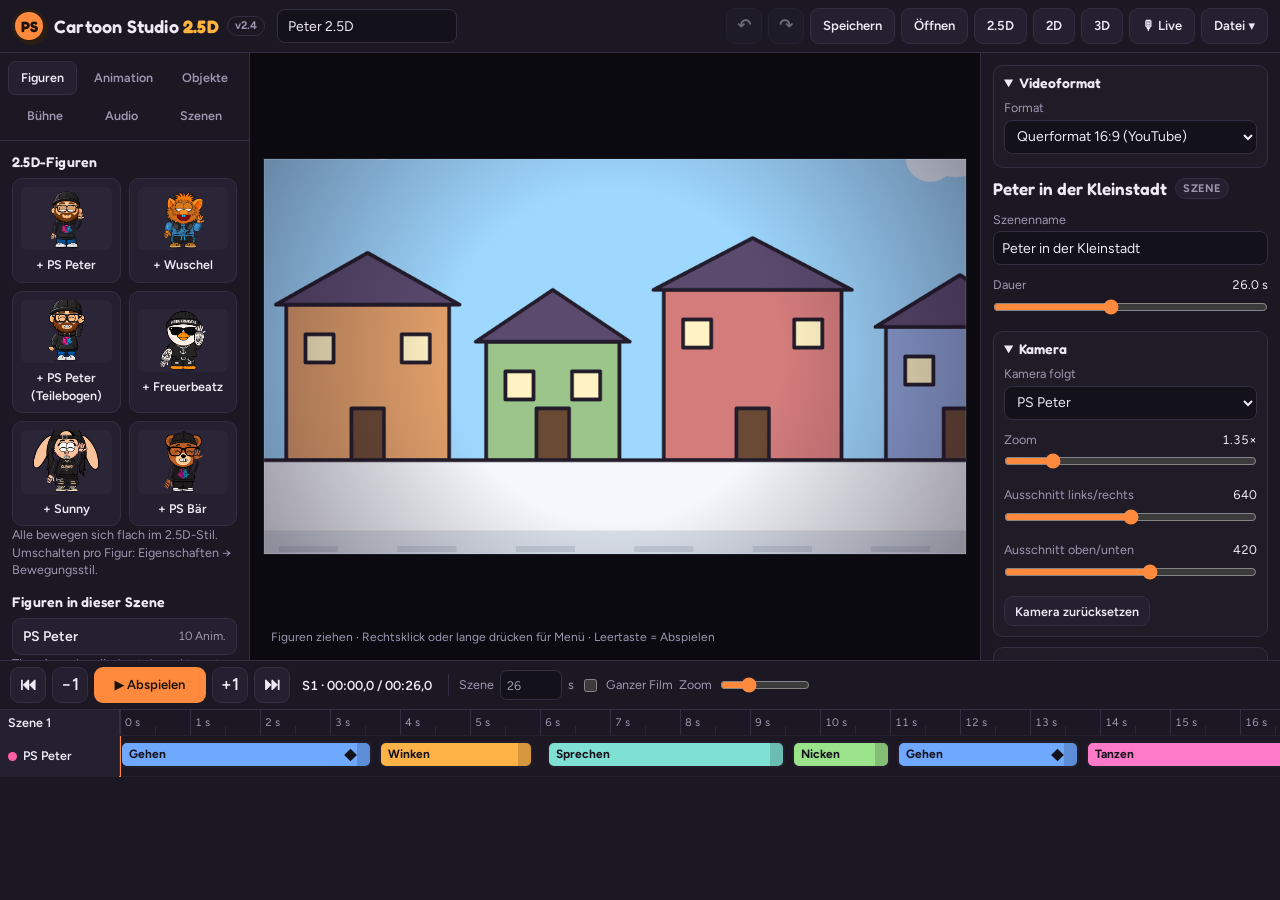
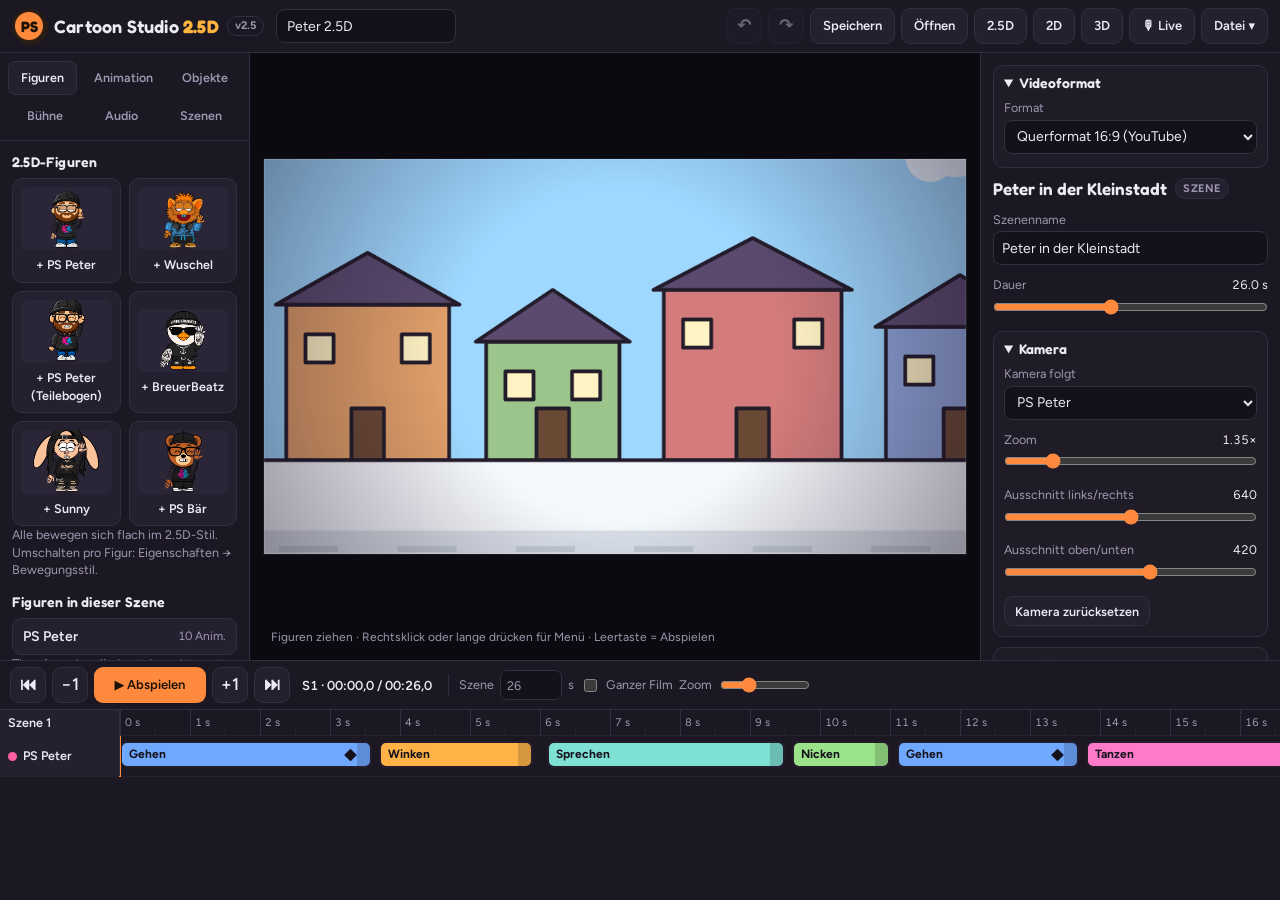
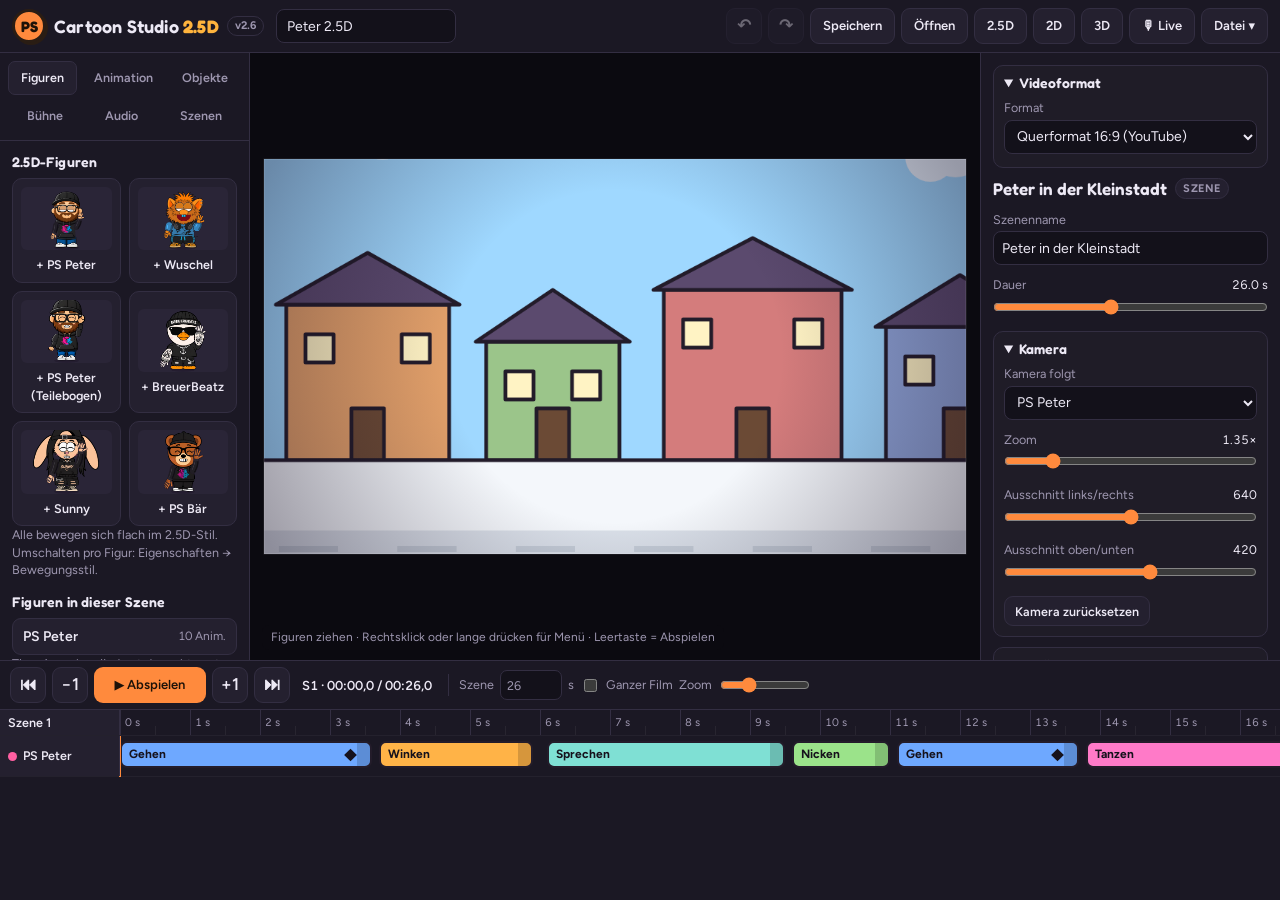
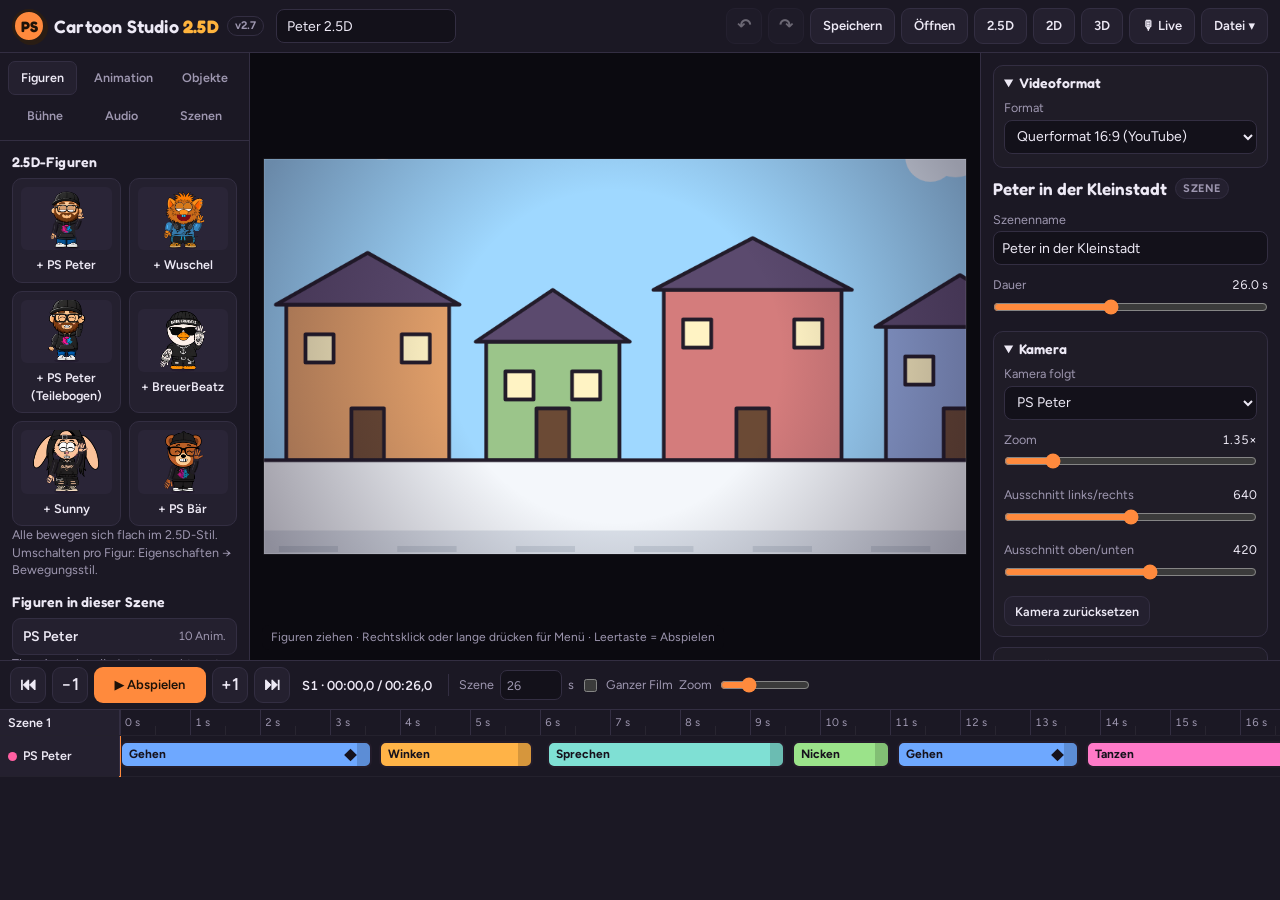
